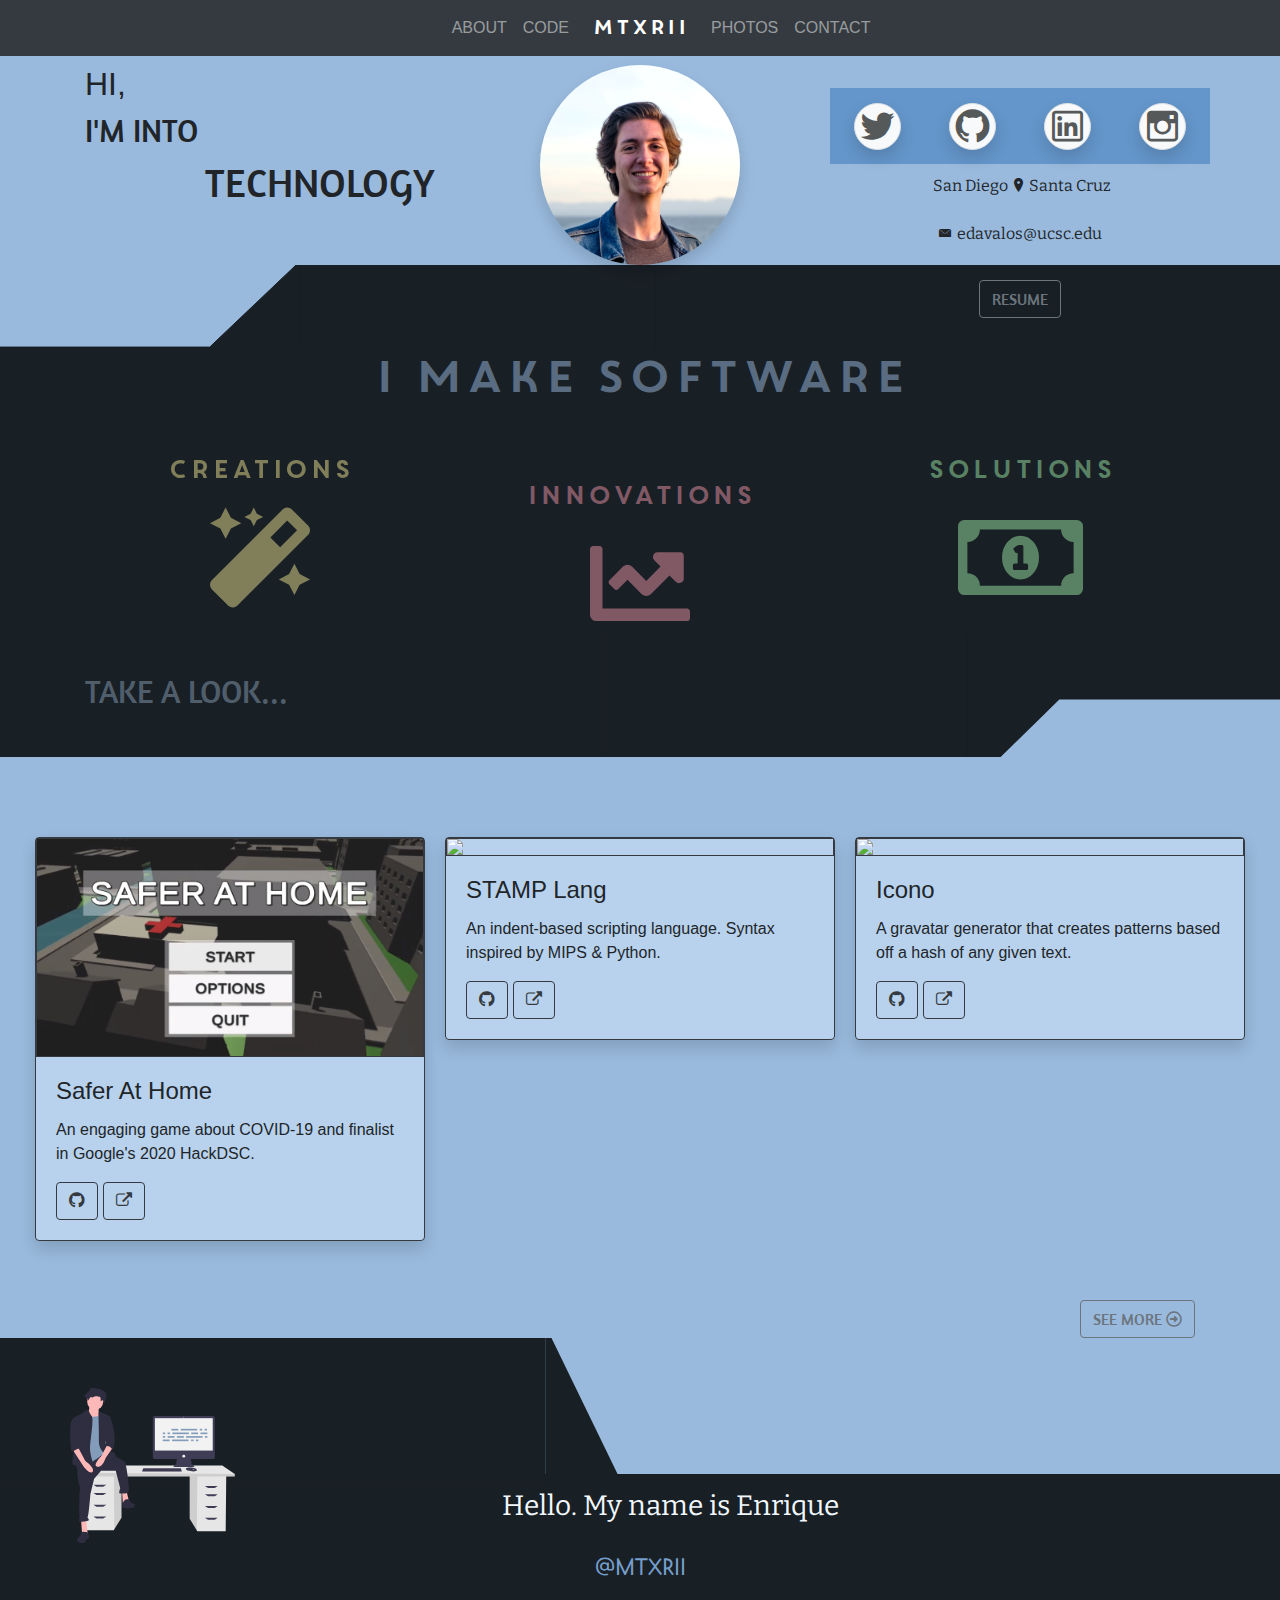
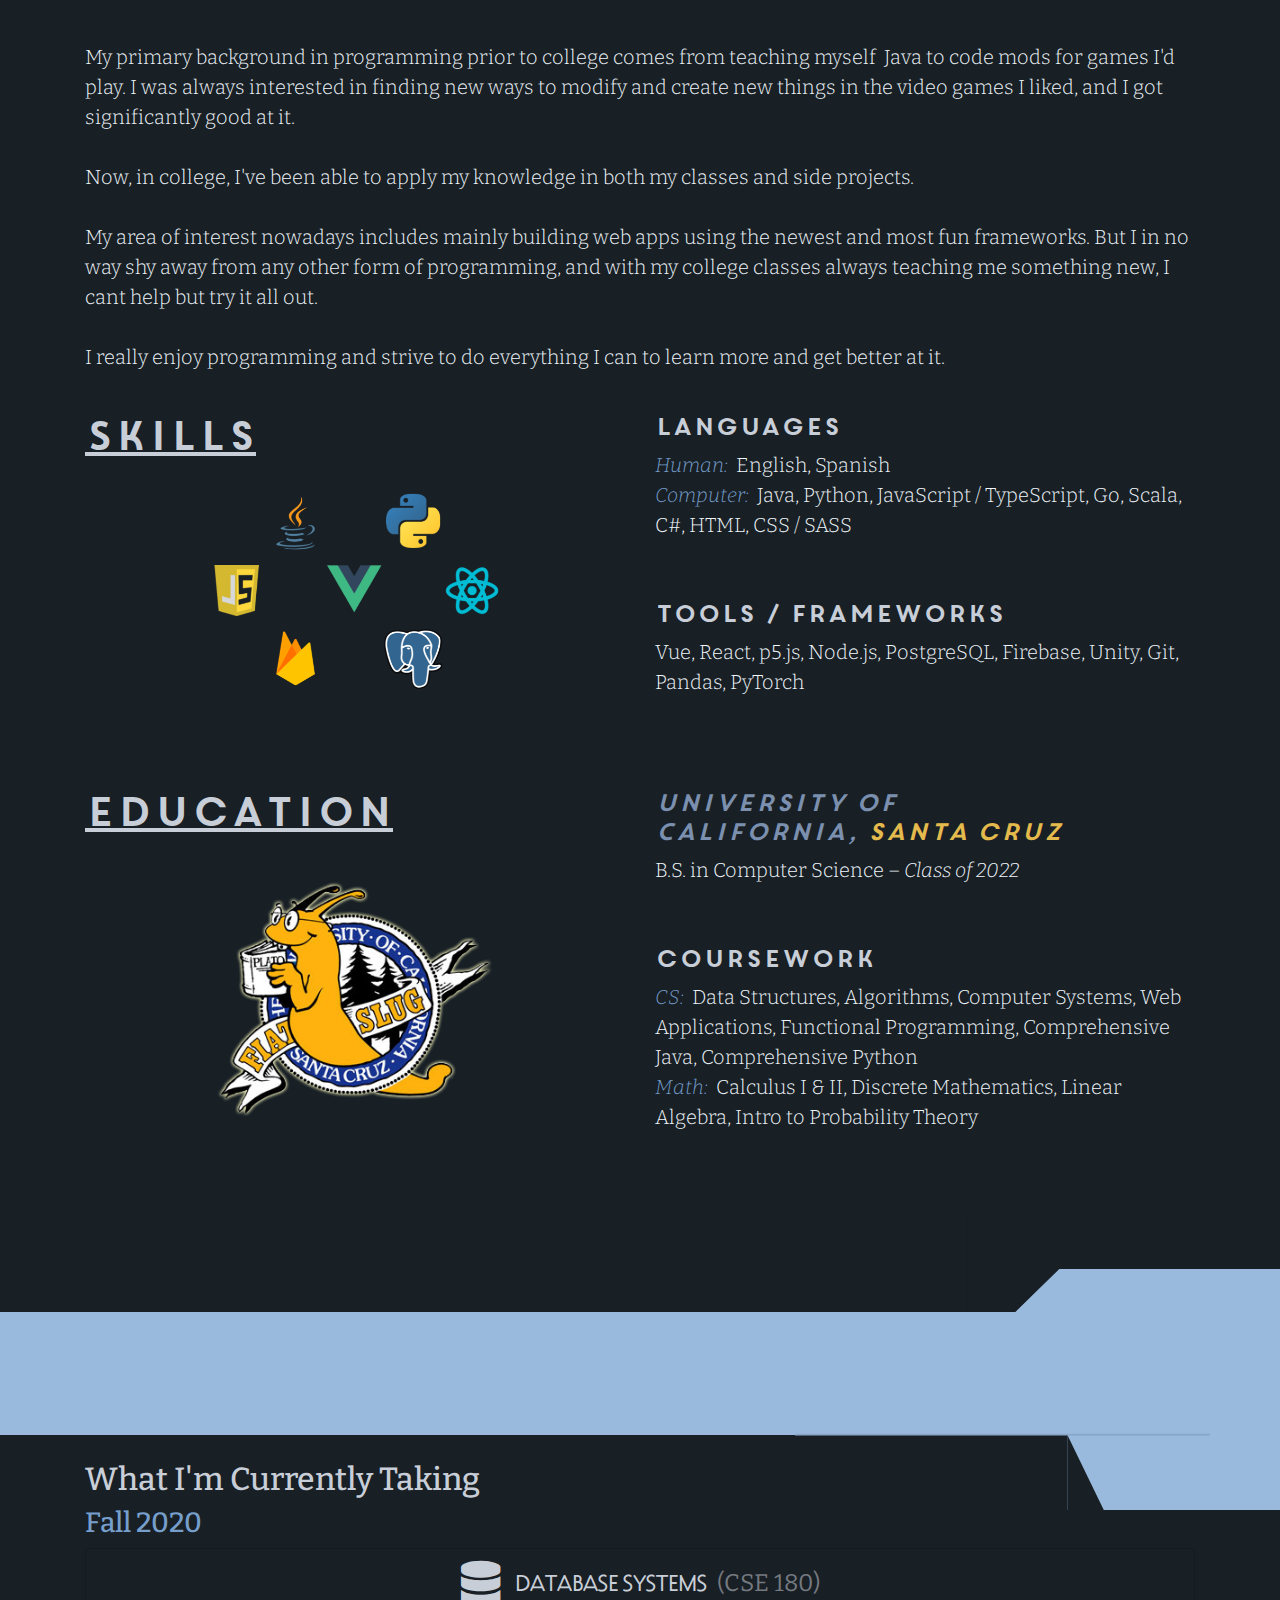
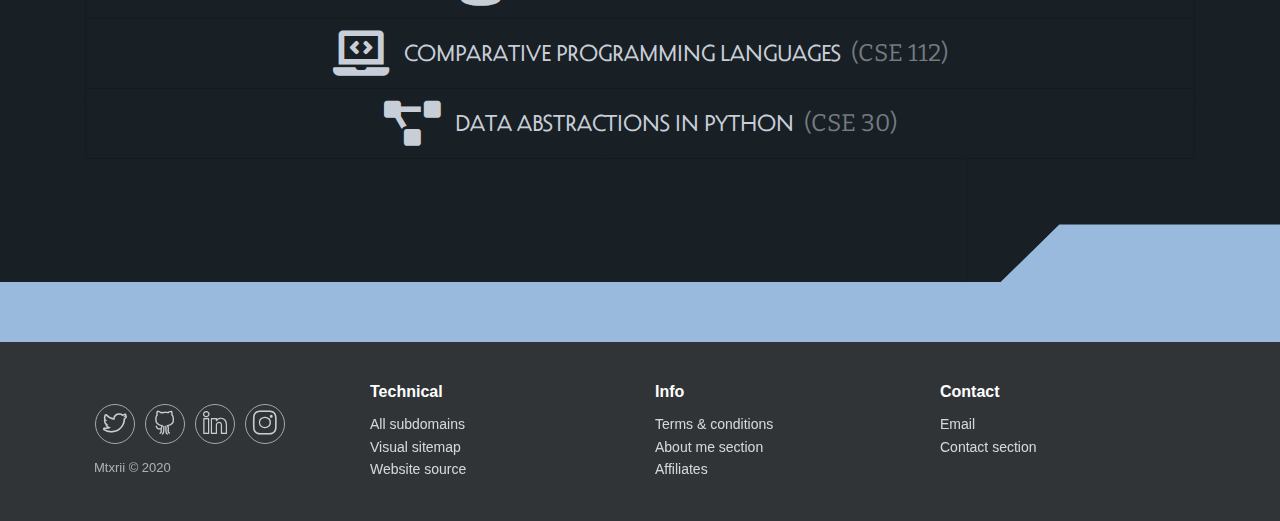
==== index.html @ 500f99d7 "Removed animations on current classes" ====
<!DOCTYPE html>
<html>

<head>
    <meta charset="utf-8">
    <meta name="viewport" content="width=device-width, initial-scale=1.0, shrink-to-fit=no">
    <title>Enrique Davalos</title>
    <meta name="twitter:title" content="">
    <meta name="twitter:card" content="summary">
    <meta name="description" content="Software designer | Photographer | Tech enthusiast">
    <meta property="og:type" content="website">
    <link rel="icon" type="image/png" sizes="16x16" href="assets/img/Favicon/Favicon-small.png">
    <link rel="icon" type="image/png" sizes="32x32" href="assets/img/Favicon/Favicon.png">
    <link rel="stylesheet" href="assets/bootstrap/css/bootstrap.min.css">
    <link rel="stylesheet" href="https://fonts.googleapis.com/css?family=Amaranth">
    <link rel="stylesheet" href="https://fonts.googleapis.com/css?family=Bitter">
    <link rel="stylesheet" href="assets/fonts/fontawesome-all.min.css">
    <link rel="stylesheet" href="assets/fonts/font-awesome.min.css">
    <link rel="stylesheet" href="assets/fonts/ionicons.min.css">
    <link rel="stylesheet" href="assets/fonts/line-awesome.min.css">
    <link rel="stylesheet" href="assets/fonts/simple-line-icons.min.css">
    <link rel="stylesheet" href="assets/fonts/fontawesome5-overrides.min.css">
    <link rel="stylesheet" href="assets/css/styles.min.css">
    <link rel="stylesheet" href="https://cdnjs.cloudflare.com/ajax/libs/animate.css/3.5.2/animate.min.css">
    <link rel="stylesheet" href="https://cdnjs.cloudflare.com/ajax/libs/aos/2.2.0/aos.css">
    <link rel="stylesheet" href="https://cdnjs.cloudflare.com/ajax/libs/lightbox2/2.8.2/css/lightbox.min.css">
</head>

<body style="background-color: #99badd;">
    <!-- Start: Top bar -->
    <nav class="navbar navbar-dark navbar-expand-sm fixed-top bg-dark d-flex d-lg-flex justify-content-center justify-content-lg-center" id="mainNav-1">
        <div class="container"><button data-toggle="collapse" data-target="#dropdownNav" class="navbar-toggler"><span class="sr-only">Toggle navigation</span><span class="navbar-toggler-icon"></span></button>
            <div class="collapse navbar-collapse d-sm-flex justify-content-sm-center align-items-md-center"
                id="dropdownNav">
                <div class="container d-sm-flex d-md-flex justify-content-sm-center align-content-sm-stretch justify-content-md-end">
                    <ul class="nav navbar-nav d-flex justify-content-center text-uppercase">
                        <li class="nav-item" style="width: 75;"><a class="nav-link js-scroll-trigger" href="#about">ABOUt<br></a></li>
                        <li class="nav-item" style="width: 75;"><a class="nav-link js-scroll-trigger" href="code.html">Code</a></li>
                    </ul>
                </div><a class="navbar-brand d-lg-flex mx-auto" href="index.html" style="font-family: 'Core Circus';" target="_top">Mtxrii</a>
                <div class="container d-sm-flex d-md-flex justify-content-sm-center justify-content-md-start">
                    <ul class="nav navbar-nav d-flex justify-content-center text-uppercase">
                        <li class="nav-item" style="width: 75;"><a class="nav-link js-scroll-trigger" href="photos.html">Photos</a></li>
                        <li class="nav-item" style="width: 75;"><a class="nav-link js-scroll-trigger" href="contact.html">Contact</a></li>
                    </ul>
                </div>
            </div>
        </div>
    </nav>
    <!-- End: Top bar -->
    <!-- Start: Spacer -->
    <header style="background-color: #99badd;min-height: 65px;max-height: 120px;"></header>
    <!-- End: Spacer -->
    <!-- Start: Header -->
    <div style="background-color: #99badd;">
        <div class="container">
            <div class="row">
                <!-- Start: intro text -->
                <div class="col-md-4">
                    <h2 class="text-uppercase">Hi,</h2>
                    <h2 class="text-uppercase text-left" style="font-family: Amaranth, sans-serif;">I'm into</h2>
                    <h1 class="text-uppercase text-right" style="font-family: Amaranth, sans-serif;">technology</h1>
                </div>
                <!-- End: intro text -->
                <!-- Start: profile pic -->
                <div class="col-md-4">
                    <div class="d-flex justify-content-center"><img class="rounded-circle shadow flex-sm-shrink-1 flex-md-shrink-1" src="assets/img/profile.jpg" width="200" height="200" style="filter: contrast(115%);"></div>
                </div>
                <!-- End: profile pic -->
                <!-- Start: contact -->
                <div class="col-md-4">
                    <div style="height: 23px;"></div>
                    <!-- Start: Social -->
                    <div class="row row-cols-4" style="height: 76px;background-color: rgba(69,128,191,0.63);">
                        <div class="col d-flex justify-content-center my-auto justify-content-lg-center"><a class="d-lg-flex" href="https://twitter.com/mtxrii" target="_blank"><i class="la la-twitter bg-light border rounded-circle shadow swing animated" data-toggle="tooltip" data-bs-tooltip="" data-placement="bottom" style="color: #565959;font-size: 45px;" title="@Mtxrii"></i></a></div>
                        <div
                            class="col d-flex justify-content-center my-auto justify-content-lg-center"><a class="d-lg-flex" href="https://github.com/mtxrii" target="_blank"><i class="la la-github bg-light border rounded-circle shadow swing animated" data-toggle="tooltip" data-bs-tooltip="" data-placement="bottom" style="color: rgb(86,89,89);font-size: 45px;" title="@Mtxrii"></i></a></div>
                    <div
                        class="col d-flex justify-content-center my-auto justify-content-lg-center"><a class="d-lg-flex" href="https://www.linkedin.com/in/enrique-davalos/" target="_blank"><i class="la la-linkedin-square bg-light border rounded-circle shadow swing animated" data-toggle="tooltip" data-bs-tooltip="" data-placement="bottom" style="color: #565959;font-size: 45px;" title="in/enrique-davalos"></i></a></div>
                <div
                    class="col d-flex justify-content-center my-auto justify-content-lg-center"><a class="d-lg-flex" href="https://www.instagram.com/aperture.jpg/" target="_blank"><i class="la la-instagram bg-light border rounded-circle shadow swing animated" data-toggle="tooltip" data-bs-tooltip="" data-placement="bottom" style="color: #565959;font-size: 45px;" title="@aperture.jpg"></i></a></div>
        </div>
        <!-- End: Social -->
        <!-- Start: Location -->
        <div class="row">
            <div class="col">
                <p class="text-center" style="margin: 10px;font-family: Bitter, serif;">&nbsp;San Diego&nbsp;&nbsp;<i class="icon ion-ios-location"></i>&nbsp; Santa Cruz<br><br><i class="icon ion-ios-email"></i>&nbsp; edavalos@ucsc.edu<br></p>
            </div>
        </div>
        <!-- End: Location -->
    </div>
    <!-- End: contact -->
    </div>
    </div>
    </div>
    <!-- End: Header -->
    <!-- Start: And I make -->
    <div style="background-image: url(&quot;assets/img/Borders/top-left.svg&quot;);background-repeat: no-repeat;background-position: -2% 4%;background-size: auto;background-color: #181f25;">
        <div class="container">
            <div class="row">
                <div class="col">
                    <h2 style="font-family: Amaranth, sans-serif;">&nbsp;<br>&nbsp;</h2>
                </div>
                <div class="col"><span></span></div>
                <div class="col text-center"><a class="btn btn-outline-secondary" role="button" style="font-family: Amaranth, sans-serif;margin-top: 15px;" href="resume.pdf">RESUME</a></div>
            </div>
        </div>
    </div>
    <!-- End: And I make -->
    <!-- Start: Creations innovations solutions -->
    <div style="background-color: #181f25;">
        <div class="container">
            <div class="row">
                <div class="col-md-12">
                    <h1 class="text-center" style="color: rgb(89,108,129);font-size: 45px;font-family: 'Core Circus';margin-bottom: 51px;">i make Software</h1>
                </div>
            </div>
            <div class="row">
                <div class="col-md-4 text-center">
                    <h1 class="text-center" style="font-family: 'Core Circus';font-size: 25px;color: #817f59;filter: grayscale(0%) invert(0%);">Creations</h1><i class="fas fa-magic" style="color: #817f59;font-size: 100px;margin-top: 15px;filter: hue-rotate(0deg) invert(0%);"></i></div>
                <div class="col-md-4 text-center">
                    <h1 class="text-break text-center" style="font-family: 'Core Circus';font-size: 25px;color: #815965;margin-top: 26px;">Innovations</h1><i class="fas fa-chart-line" style="color: #815965;font-size: 100px;margin-top: 15px;"></i></div>
                <div class="col-md-4 text-center">
                    <h1 class="text-center" style="font-family: 'Core Circus';font-size: 25px;color: #598164;">solutions</h1><i class="far fa-money-bill-alt" style="color: #598164;font-size: 100px;margin-top: 15px;"></i></div>
            </div>
        </div>
    </div>
    <!-- End: Creations innovations solutions -->
    <!-- Start: Take a look -->
    <div style="background-image: url(&quot;assets/img/Borders/bottom-right.svg&quot;);background-repeat: no-repeat;background-size: auto;background-position: right;background-color: #181f25;">
        <div class="container">
            <div class="row">
                <div class="col">
                    <h2 style="font-family: Amaranth, sans-serif;color: #505e6c;"><br>TAKE A LOOK...<br><br></h2>
                </div>
                <div class="col"><span></span></div>
                <div class="col"><span></span></div>
            </div>
        </div>
    </div>
    <!-- End: Take a look -->
    <!-- Start: Code snippets -->
    <div class="card-columns" style="margin: 35px;margin-top: 80px;margin-bottom: 85px;">
        <div class="card border-dark border rounded shadow" data-aos="fade" style="background-color: rgba(209,228,249,0.56);"><img class="card-img-top w-100 d-block border rounded-0 border-dark" src="assets/img/safer_at_home.png">
            <div class="card-body">
                <h4 class="card-title">Safer At Home</h4>
                <p class="card-text">An engaging game about COVID-19 and finalist in Google's 2020 HackDSC.<br></p><a class="btn btn-outline-dark" role="button" href="https://github.com/mtxrii/safer-at-home" target="_blank"><i class="fab fa-github"></i></a><a class="btn btn-outline-dark"
                    role="button" href="https://devpost.com/software/safer-at-home" target="_blank" style="margin-left: 5px;"><i class="fa fa-external-link"></i></a></div>
        </div>
        <div class="card border-dark border rounded shadow" data-aos="fade" data-aos-delay="150" style="background-color: rgba(209,228,249,0.56);"><img class="card-img-top w-100 d-block border rounded-0 border-dark" src="https://i.imgur.com/O8mna8y.png">
            <div class="card-body">
                <h4 class="card-title">STAMP Lang</h4>
                <p class="card-text">An indent-based scripting language. Syntax inspired by MIPS &amp; Python.</p><a class="btn btn-outline-dark" role="button" href="https://github.com/mtxrii/STAMP-Language" target="_blank"><i class="fab fa-github"></i></a><a class="btn btn-outline-dark"
                    role="button" href="https://github.com/mtxrii/STAMP-Language" target="_blank" style="margin-left: 5px;"><i class="fa fa-external-link"></i></a></div>
        </div>
        <div class="card border-dark border rounded shadow" data-aos="fade" data-aos-delay="350" style="background-color: rgba(209,228,249,0.56);"><img class="card-img-top w-100 d-block border rounded-0 border-dark" src="https://i.imgur.com/fqhy6P5.png">
            <div class="card-body">
                <h4 class="card-title">Icono</h4>
                <p class="card-text">A gravatar generator that creates patterns based off a hash of any given text.<br></p><a class="btn btn-outline-dark" role="button" href="https://github.com/mtxrii/Icono" target="_blank"><i class="fab fa-github"></i></a><a class="btn btn-outline-dark"
                    role="button" href="https://icono.edavalos.com/" target="_blank" style="margin-left: 5px;"><i class="fa fa-external-link"></i></a></div>
        </div>
    </div>
    <!-- End: Code snippets -->
    <!-- Start: "See more" button -->
    <div style="margin-top: -53px;">
        <div class="container">
            <div class="row text-right">
                <div class="col-md-12"><a class="btn btn-outline-secondary" role="button" style="font-family: Amaranth, sans-serif;margin-top: 15px;" href="code.html">SEE MORE&nbsp;<i class="far fa-arrow-alt-circle-right"></i></a></div>
            </div>
        </div>
    </div>
    <!-- End: "See more" button --><a name="about"></a>
    <!-- Start: My name is... -->
    <div style="background-image: url(&quot;assets/img/Borders/top-right.svg&quot;);background-position: 50% 20%;background-repeat: no-repeat;background-size: cover;">
        <div class="container d-md-inline-flex">
            <div class="row row-cols-1 row-cols-sm-1 row-cols-md-2 row-cols-lg-2 row-cols-xl-2" style="margin-right: 0px;margin-left: 40px;">
                <div class="col d-flex d-lg-flex justify-content-start justify-content-lg-center justify-content-xl-end">
                    <div style="background: url(assets/img/unDraw/undraw_feeling_proud.svg) no-repeat;background-size: contain;margin-top: 50px;width: 425px;height: 155px;"></div>
                </div>
                <div class="col text-center d-md-flex d-lg-flex d-xl-flex align-items-md-end align-items-lg-end align-items-xl-end">
                    <p class="d-xl-inline-block" style="color: #f1f7fc;font-size: 28px;font-family: Bitter, serif;">Hello. My name is Enrique&nbsp; &nbsp; &nbsp; &nbsp;<br></p>
                </div>
            </div>
        </div>
    </div>
    <!-- End: My name is... -->
    <!-- Start: handle -->
    <div style="background: #181f25;">
        <div class="container">
            <div class="row">
                <div class="col-md-12 col-lg-8 col-xl-8 offset-xl-2">
                    <p data-toggle="tooltip" data-bs-tooltip="" data-placement="bottom" data-aos="fade" data-aos-once="true" style="font-family: 'Decovar Regular24';color: #769ecb;text-align: center;font-size: 25px;" title="Github / Twitter">@Mtxrii</p>
                </div>
            </div>
        </div>
    </div>
    <!-- End: handle -->
    <!-- Start: Spacer -->
    <div style="background-color: #181f25;height: 39px;"></div>
    <!-- End: Spacer -->
    <!-- Start: Bio -->
    <div style="background-color: #181f25;">
        <div class="container">
            <div class="row">
                <div class="col-md-12" style="margin-bottom: 25px;">
                    <p class="lead" style="color: #f1f7fc;font-family: Bitter, serif;">My primary background in programming prior to college comes from teaching myself&nbsp; Java to code mods for games I'd play. I was always interested in finding new ways to modify and create new things in the video games I liked, and
                        I got significantly good at it.<br><br>Now, in college, I've been able to apply my knowledge in both my classes and side projects.<br><br>My area of interest nowadays includes mainly building web apps using the newest and most
                        fun frameworks. But I in no way shy away from any other form of programming, and with my college classes always teaching me something new, I cant help but try it all out.<br><br>I really enjoy programming and strive to do everything
                        I can to learn more and get better at it.&nbsp;<br></p>
                </div>
            </div>
        </div>
    </div>
    <!-- End: Bio -->
    <!-- Start: Skills -->
    <div style="background: #181f25;">
        <div class="container">
            <div class="row">
                <div class="col-md-6">
                    <h1 style="color: #c8ced7;font-family: 'Core Circus';"><span style="text-decoration: underline;">Skills</span></h1>
                    <div class="row" style="text-align: center;">
                        <div class="col"><img src="assets/img/tech_icons.png" style="height: 210px;margin-top: 20px;margin-bottom: 20px;"></div>
                    </div>
                </div>
                <div class="col-md-6">
                    <h4 style="color: #c8ced7;font-family: 'Core Circus';">Languages</h4>
                    <p class="lead" style="color: #f1f7fc;font-family: Bitter, serif;"><span style="color: #769ecb;"><em>Human:</em></span><em>&nbsp;&nbsp;</em>English, Spanish<br><span style="color: #769ecb;"><em>Computer:</em></span>&nbsp; Java, Python, JavaScript / TypeScript, Go, Scala, C#, HTML, CSS / SASS<br></p>
                    <h4
                        style="color: #c8ced7;font-family: 'Core Circus';margin-top: 60px;">Tools / frameworks</h4>
                        <p class="lead" style="color: #f1f7fc;font-family: Bitter, serif;">Vue, React, p5.js, Node.js, PostgreSQL, Firebase, Unity, Git, Pandas, PyTorch<br></p>
                </div>
            </div>
        </div>
    </div>
    <!-- End: Skills -->
    <!-- Start: Spacer -->
    <div style="background-color: #181f25;height: 70px;"></div>
    <!-- End: Spacer -->
    <!-- Start: Education -->
    <div style="background: #181f25;">
        <div class="container">
            <div class="row">
                <div class="col-md-6">
                    <h1 style="color: #c8ced7;font-family: 'Core Circus';"><span style="text-decoration: underline;">education</span></h1>
                    <div class="row" style="text-align: center;">
                        <div class="col"><img src="assets/img/fiat-slug.png" style="height: 270px;margin-top: 20px;"></div>
                    </div>
                </div>
                <div class="col-md-6">
                    <h4 style="color: #7b8fae;font-family: 'Core Circus';"><em>university of California,&nbsp;</em><span style="color: rgb(228,186,77);"><em>santa cruz</em></span><br></h4>
                    <p class="lead" style="color: #f1f7fc;font-family: Bitter, serif;">B.S. in Computer Science&nbsp;– <em>Class of 2022</em><br></p>
                    <h4 style="color: #c8ced7;font-family: 'Core Circus';margin-top: 60px;">coursework</h4>
                    <p class="lead" style="color: #f1f7fc;font-family: Bitter, serif;"><span style="color: #769ecb;"><em>CS:</em></span>&nbsp; Data Structures, Algorithms, Computer Systems, Web Applications, Functional Programming, Comprehensive Java, Comprehensive Python<br><span style="color: #769ecb;"><em>Math:</em></span>&nbsp;
                        Calculus I &amp; II, Discrete Mathematics, Linear Algebra, Intro to Probability Theory</p>
                </div>
            </div>
        </div>
    </div>
    <!-- End: Education -->
    <!-- Start: Spacer -->
    <div style="background-color: #181f25;height: 70px;"></div>
    <!-- End: Spacer -->
    <!-- Start: End bio -->
    <div style="background-image: url(&quot;assets/img/Borders/bottom-right.svg&quot;);background-repeat: no-repeat;background-size: auto;background-position: right;background-color: #181f25;">
        <div class="container">
            <div class="row">
                <div class="col">
                    <h4 style="font-family: Amaranth, sans-serif;color: #505e6c;"><br>&nbsp;<br><br></h4>
                </div>
                <div class="col"><span></span></div>
                <div class="col"><span></span></div>
            </div>
        </div>
    </div>
    <!-- End: End bio -->
    <!-- Start: spacer -->
    <div style="height: 60px;"></div>
    <!-- End: spacer -->
    <!-- Start: Top margin -->
    <div style="height: 138px;">
        <div class="container">
            <div class="row row-cols-3 row-cols-sm-3 row-cols-md-3 row-cols-lg-3 row-cols-xl-3" style="padding-top: 70px;margin-left: -120px;">
                <div class="col" style="background: #181f25;margin-top: -7px;">
                    <h2 style="font-family: Amaranth, sans-serif;">&nbsp;<br>&nbsp;</h2>
                </div>
                <div class="col" style="background: #181f25;margin-top: -7px;"><span></span></div>
                <div class="col" style="background: url(&quot;assets/img/Borders/top-right.svg&quot;) no-repeat;margin-top: -107px;background-size: auto;"><span></span>
                    <h2 style="font-family: Amaranth, sans-serif;">&nbsp;<br>&nbsp;</h2>
                </div>
            </div>
        </div>
    </div>
    <!-- End: Top margin -->
    <!-- Start: Current classes -->
    <div style="background: #181f25;">
        <div class="container">
            <div class="row">
                <div class="col-md-12" style="margin-top: -50px;">
                    <h2 style="color: #c8ced7;font-family: Bitter, serif;">What I'm Currently Taking</h2>
                    <h3 style="color: #769ecb;font-family: Bitter, serif;">Fall 2020</h3>
                </div>
            </div>
            <div class="row">
                <div class="col-md-12">
                    <ul class="list-group">
                        <li class="list-group-item d-flex justify-content-center align-items-center" style="background: rgb(24,31,37);"><i class="fas fa-database" style="font-size: 45px;color: #c8ced7;padding-right: 15px;"></i><span style="font-size: 24px;font-family: 'Decovar Regular24';color: #c8ced7;">database systems<span style="font-size: 24px;font-family: Bitter, serif;color: #757980;">&nbsp; (CSE 180)</span></span>
                        </li>
                        <li class="list-group-item d-flex justify-content-center align-items-center" style="background: rgb(24,31,37);"><i class="fas fa-laptop-code" style="font-size: 45px;color: #c8ced7;padding-right: 15px;"></i><span style="font-size: 24px;font-family: 'Decovar Regular24';color: #c8ced7;">Comparative programming languages<span style="font-size: 24px;font-family: Bitter, serif;color: #757980;">&nbsp; (CSE 112)</span></span>
                        </li>
                        <li class="list-group-item d-flex justify-content-center align-items-center" style="background: rgb(24,31,37);"><i class="fas fa-project-diagram" style="font-size: 45px;color: #c8ced7;padding-right: 15px;"></i><span style="font-size: 24px;font-family: 'Decovar Regular24';color: #c8ced7;">data abstractions in python<span style="font-size: 24px;font-family: Bitter, serif;color: #757980;">&nbsp; (CSE 30)</span></span>
                        </li>
                    </ul>
                </div>
            </div>
        </div>
    </div>
    <!-- End: Current classes -->
    <!-- Start: Bottom margin -->
    <div style="background-image: url(&quot;assets/img/Borders/bottom-right.svg&quot;);background-repeat: no-repeat;background-size: auto;background-position: right;background-color: #181f25;">
        <div class="container">
            <div class="row">
                <div class="col">
                    <h2 style="font-family: Amaranth, sans-serif;color: #505e6c;"><br>&nbsp;<br><br></h2>
                </div>
                <div class="col"><span></span></div>
                <div class="col"><span></span></div>
            </div>
        </div>
    </div>
    <!-- End: Bottom margin -->
    <!-- Start: spacer -->
    <div style="height: 60px;"></div>
    <!-- End: spacer -->
    <!-- Start: Footer -->
    <div class="footer-clean" style="background-color: #313437;">
        <footer style="color: #ffffff;">
            <div class="container" style="margin-top: -10px;margin-bottom: -10px;">
                <div class="row justify-content-center">
                    <!-- Start: Social Icons -->
                    <div class="col-lg-3 text-left item social"><a href="https://twitter.com/mtxrii" target="_blank"><i class="icon-social-twitter"></i></a><a href="https://github.com/mtxrii" target="_blank"><i class="icon-social-github"></i></a><a href="https://www.linkedin.com/in/enrique-davalos/"
                            target="_blank"><i class="icon-social-linkedin"></i></a><a href="https://www.instagram.com/aperture.jpg/" target="_blank"><i class="icon-social-instagram"></i></a>
                        <p class="copyright" style="padding-left: 9px;">Mtxrii © 2020</p>
                    </div>
                    <!-- End: Social Icons -->
                    <!-- Start: Technical -->
                    <div class="col-sm-4 col-md-3 item">
                        <h3>Technical</h3>
                        <ul>
                            <li><a href="links.html">All subdomains</a></li>
                            <li><a href="https://raw.githubusercontent.com/mtxrii/mtxrii.github.io/master/assets/img/sitemap.png">Visual sitemap</a></li>
                            <li><a href="https://github.com/mtxrii/mtxrii.github.io">Website source</a></li>
                        </ul>
                    </div>
                    <!-- End: Technical -->
                    <!-- Start: About -->
                    <div class="col-sm-4 col-md-3 item">
                        <h3>Info</h3>
                        <ul>
                            <li><a href="https://www.termsfeed.com/live/caee54fd-d3df-4845-916c-2c0c8edfdcf4">Terms &amp; conditions<br></a></li>
                            <li><a href="index.html#about">About me section</a></li>
                            <li><a href="https://github.com/NeroModu">Affiliates</a></li>
                        </ul>
                    </div>
                    <!-- End: About -->
                    <!-- Start: Contact -->
                    <div class="col-sm-4 col-md-3 item">
                        <h3>Contact</h3>
                        <ul>
                            <li><a href="mailto://edavalos@ucsc.edu">Email</a></li>
                            <li><a href="contact.html">Contact section</a></li>
                        </ul>
                    </div>
                    <!-- End: Contact -->
                </div>
            </div>
        </footer>
    </div>
    <!-- End: Footer -->
    <script src="assets/js/jquery.min.js"></script>
    <script src="assets/bootstrap/js/bootstrap.min.js"></script>
    <script src="assets/js/smart-forms.min.js"></script>
    <script src="https://cdnjs.cloudflare.com/ajax/libs/aos/2.2.0/aos.js"></script>
    <script src="https://cdnjs.cloudflare.com/ajax/libs/lightbox2/2.8.2/js/lightbox.min.js"></script>
    <script src="assets/js/script.min.js"></script>
</body>

</html>
---- assets/fonts/line-awesome.min.css ----
/*!
 *  Line Awesome 1.1.0 by @icons_8 - https://icons8.com/line-awesome
 *  License - https://icons8.com/good-boy-license/ (Font: SIL OFL 1.1, CSS: MIT License)
 *
 * Made with love by Icons8 [ https://icons8.com/ ] using FontCustom [ https://github.com/FontCustom/fontcustom ]
 *
 * Contacts:
 *    [ https://icons8.com/contact ]
 *
 * Follow Icon8 on
 *    Twitter [ https://twitter.com/icons_8 ]
 *    Facebook [ https://www.facebook.com/Icons8 ]
 *    Google+ [ https://plus.google.com/+Icons8 ]
 *    GitHub [ https://github.com/icons8 ]
 */.la,.la-stack{display:inline-block}.la-fw,.la-li{text-align:center}@font-face{font-family:LineAwesome;src:url(../fonts/line-awesome.eot?v=1.1.);src:url(../fonts/line-awesome.eot??v=1.1.#iefix) format("embedded-opentype"),url(../fonts/line-awesome.woff2?v=1.1.) format("woff2"),url(../fonts/line-awesome.woff?v=1.1.) format("woff"),url(../fonts/line-awesome.ttf?v=1.1.) format("truetype"),url(../fonts/line-awesome.svg?v=1.1.#fa) format("svg");font-weight:400;font-style:normal}@media screen and (-webkit-min-device-pixel-ratio:0){@font-face{font-family:LineAwesome;src:url(../fonts/line-awesome.svg?v=1.1.#fa) format("svg")}}.la{font:normal normal normal 16px/1 LineAwesome;font-size:inherit;text-decoration:inherit;text-rendering:optimizeLegibility;text-transform:none;-moz-osx-font-smoothing:grayscale;-webkit-font-smoothing:antialiased;font-smoothing:antialiased}.la-lg{font-size:1.33333333em;line-height:.75em;vertical-align:-15%}.la-2x{font-size:2em}.la-3x{font-size:3em}.la-4x{font-size:4em}.la-5x{font-size:5em}.la-fw{width:1.28571429em}.la-ul{padding-left:0;margin-left:2.14285714em;list-style-type:none}.la-ul>li{position:relative}.la-li{position:absolute;left:-2.14285714em;width:2.14285714em;top:.14285714em}.la-li.la-lg{left:-1.85714286em}.la-border{padding:.2em .25em .15em;border:.08em solid #eee;border-radius:.1em}.pull-right{float:right}.pull-left{float:left}.li.pull-left{margin-right:.3em}.li.pull-right{margin-left:.3em}.la-spin{-webkit-animation:fa-spin 2s infinite linear;animation:fa-spin 2s infinite linear}@-webkit-keyframes fa-spin{0%{-webkit-transform:rotate(0);transform:rotate(0)}100%{-webkit-transform:rotate(359deg);transform:rotate(359deg)}}@keyframes fa-spin{0%{-webkit-transform:rotate(0);transform:rotate(0)}100%{-webkit-transform:rotate(359deg);transform:rotate(359deg)}}.la-rotate-90{filter:progid:DXImageTransform.Microsoft.BasicImage(rotation=1);-webkit-transform:rotate(90deg);-ms-transform:rotate(90deg);transform:rotate(90deg)}.la-rotate-180{filter:progid:DXImageTransform.Microsoft.BasicImage(rotation=2);-webkit-transform:rotate(180deg);-ms-transform:rotate(180deg);transform:rotate(180deg)}.la-rotate-270{filter:progid:DXImageTransform.Microsoft.BasicImage(rotation=3);-webkit-transform:rotate(270deg);-ms-transform:rotate(270deg);transform:rotate(270deg)}.la-flip-horizontal{filter:progid:DXImageTransform.Microsoft.BasicImage(rotation=0, mirror=1);-webkit-transform:scale(-1,1);-ms-transform:scale(-1,1);transform:scale(-1,1)}.la-flip-vertical{filter:progid:DXImageTransform.Microsoft.BasicImage(rotation=2, mirror=1);-webkit-transform:scale(1,-1);-ms-transform:scale(1,-1);transform:scale(1,-1)}:root .la-flip-horizontal,:root .la-flip-vertical,:root .la-rotate-180,:root .la-rotate-270,:root .la-rotate-90{filter:none}.la-stack{position:relative;width:2em;height:2em;line-height:2em;vertical-align:middle}.la-stack-1x,.la-stack-2x{position:absolute;left:0;width:100%;text-align:center}.la-stack-1x{line-height:inherit}.la-stack-2x{font-size:2em}.la-inverse{color:#fff}.la-500px:before{content:"\f100"}.la-adjust:before{content:"\f101"}.la-adn:before{content:"\f102"}.la-align-center:before{content:"\f103"}.la-align-justify:before{content:"\f104"}.la-align-left:before{content:"\f105"}.la-align-right:before{content:"\f106"}.la-amazon:before{content:"\f107"}.la-ambulance:before{content:"\f108"}.la-anchor:before{content:"\f109"}.la-android:before{content:"\f10a"}.la-angellist:before{content:"\f10b"}.la-angle-double-down:before{content:"\f10c"}.la-angle-double-left:before{content:"\f10d"}.la-angle-double-right:before{content:"\f10e"}.la-angle-double-up:before{content:"\f10f"}.la-angle-down:before{content:"\f110"}.la-angle-left:before{content:"\f111"}.la-angle-right:before{content:"\f112"}.la-angle-up:before{content:"\f113"}.la-apple:before{content:"\f114"}.la-archive:before{content:"\f115"}.la-area-chart:before{content:"\f116"}.la-arrow-circle-down:before{content:"\f117"}.la-arrow-circle-left:before{content:"\f118"}.la-arrow-circle-o-down:before{content:"\f119"}.la-arrow-circle-o-left:before{content:"\f11a"}.la-arrow-circle-o-right:before{content:"\f11b"}.la-arrow-circle-o-up:before{content:"\f11c"}.la-arrow-circle-right:before{content:"\f11d"}.la-arrow-circle-up:before{content:"\f11e"}.la-arrow-down:before{content:"\f11f"}.la-arrow-left:before{content:"\f120"}.la-arrow-right:before{content:"\f121"}.la-arrow-up:before{content:"\f122"}.la-arrows:before{content:"\f123"}.la-arrows-alt:before{content:"\f124"}.la-arrows-h:before{content:"\f125"}.la-arrows-v:before{content:"\f126"}.la-asterisk:before{content:"\f127"}.la-at:before{content:"\f128"}.la-automobile:before{content:"\f129"}.la-backward:before{content:"\f12a"}.la-balance-scale:before{content:"\f12b"}.la-ban:before{content:"\f12c"}.la-bank:before{content:"\f12d"}.la-bar-chart:before{content:"\f12e"}.la-bar-chart-o:before{content:"\f12f"}.la-barcode:before{content:"\f130"}.la-bars:before{content:"\f131"}.la-battery-0:before{content:"\f132"}.la-battery-1:before{content:"\f133"}.la-battery-2:before{content:"\f134"}.la-battery-3:before{content:"\f135"}.la-battery-4:before{content:"\f136"}.la-battery-empty:before{content:"\f137"}.la-battery-full:before{content:"\f138"}.la-battery-half:before{content:"\f139"}.la-battery-quarter:before{content:"\f13a"}.la-battery-three-quarters:before{content:"\f13b"}.la-bed:before{content:"\f13c"}.la-beer:before{content:"\f13d"}.la-behance:before{content:"\f13e"}.la-behance-square:before{content:"\f13f"}.la-bell:before{content:"\f140"}.la-bell-o:before{content:"\f141"}.la-bell-slash:before{content:"\f142"}.la-bell-slash-o:before{content:"\f143"}.la-bicycle:before{content:"\f144"}.la-binoculars:before{content:"\f145"}.la-birthday-cake:before{content:"\f146"}.la-bitbucket:before{content:"\f147"}.la-bitbucket-square:before{content:"\f148"}.la-bitcoin:before{content:"\f149"}.la-black-tie:before{content:"\f14a"}.la-bold:before{content:"\f14b"}.la-bolt:before{content:"\f14c"}.la-bomb:before{content:"\f14d"}.la-book:before{content:"\f14e"}.la-bookmark:before{content:"\f14f"}.la-bookmark-o:before{content:"\f150"}.la-briefcase:before{content:"\f151"}.la-btc:before{content:"\f152"}.la-bug:before{content:"\f153"}.la-building:before{content:"\f154"}.la-building-o:before{content:"\f155"}.la-bullhorn:before{content:"\f156"}.la-bullseye:before{content:"\f157"}.la-bus:before{content:"\f158"}.la-buysellads:before{content:"\f159"}.la-cab:before{content:"\f15a"}.la-calculator:before{content:"\f15b"}.la-calendar:before{content:"\f15c"}.la-calendar-check-o:before{content:"\f15d"}.la-calendar-minus-o:before{content:"\f15e"}.la-calendar-o:before{content:"\f15f"}.la-calendar-plus-o:before{content:"\f160"}.la-calendar-times-o:before{content:"\f161"}.la-camera:before{content:"\f162"}.la-camera-retro:before{content:"\f163"}.la-car:before{content:"\f164"}.la-caret-down:before{content:"\f165"}.la-caret-left:before{content:"\f166"}.la-caret-right:before{content:"\f167"}.la-caret-square-o-down:before,.la-toggle-down:before{content:"\f168"}.la-caret-square-o-left:before,.la-toggle-left:before{content:"\f169"}.la-caret-square-o-right:before,.la-toggle-right:before{content:"\f16a"}.la-caret-square-o-up:before,.la-toggle-up:before{content:"\f16b"}.la-caret-up:before{content:"\f16c"}.la-cart-arrow-down:before{content:"\f16d"}.la-cart-plus:before{content:"\f16e"}.la-cc:before{content:"\f16f"}.la-cc-amex:before{content:"\f170"}.la-cc-diners-club:before{content:"\f171"}.la-cc-discover:before{content:"\f172"}.la-cc-jcb:before{content:"\f173"}.la-cc-mastercard:before{content:"\f174"}.la-cc-paypal:before{content:"\f175"}.la-cc-stripe:before{content:"\f176"}.la-cc-visa:before{content:"\f177"}.la-certificate:before{content:"\f178"}.la-chain:before{content:"\f179"}.la-chain-broken:before{content:"\f17a"}.la-check:before{content:"\f17b"}.la-check-circle:before{content:"\f17c"}.la-check-circle-o:before{content:"\f17d"}.la-check-square:before{content:"\f17e"}.la-check-square-o:before{content:"\f17f"}.la-chevron-circle-down:before{content:"\f180"}.la-chevron-circle-left:before{content:"\f181"}.la-chevron-circle-right:before{content:"\f182"}.la-chevron-circle-up:before{content:"\f183"}.la-chevron-down:before{content:"\f184"}.la-chevron-left:before{content:"\f185"}.la-chevron-right:before{content:"\f186"}.la-chevron-up:before{content:"\f187"}.la-child:before{content:"\f188"}.la-chrome:before{content:"\f189"}.la-circle:before{content:"\f18a"}.la-circle-o:before{content:"\f18b"}.la-circle-o-notch:before{content:"\f18c"}.la-circle-thin:before{content:"\f18d"}.la-clipboard:before{content:"\f18e"}.la-clock-o:before{content:"\f18f"}.la-clone:before{content:"\f190"}.la-close:before{content:"\f191"}.la-cloud:before{content:"\f192"}.la-cloud-download:before{content:"\f193"}.la-cloud-upload:before{content:"\f194"}.la-cny:before{content:"\f195"}.la-code:before{content:"\f196"}.la-code-fork:before{content:"\f197"}.la-codepen:before{content:"\f198"}.la-coffee:before{content:"\f199"}.la-cog:before{content:"\f19a"}.la-cogs:before{content:"\f19b"}.la-columns:before{content:"\f19c"}.la-comment:before{content:"\f19d"}.la-comment-o:before{content:"\f19e"}.la-commenting:before{content:"\f19f"}.la-commenting-o:before{content:"\f1a0"}.la-comments:before{content:"\f1a1"}.la-comments-o:before{content:"\f1a2"}.la-compass:before{content:"\f1a3"}.la-compress:before{content:"\f1a4"}.la-connectdevelop:before{content:"\f1a5"}.la-contao:before{content:"\f1a6"}.la-copy:before{content:"\f1a7"}.la-copyright:before{content:"\f1a8"}.la-creative-commons:before{content:"\f1a9"}.la-credit-card:before{content:"\f1aa"}.la-crop:before{content:"\f1ab"}.la-crosshairs:before{content:"\f1ac"}.la-css3:before{content:"\f1ad"}.la-cube:before{content:"\f1ae"}.la-cubes:before{content:"\f1af"}.la-cut:before{content:"\f1b0"}.la-cutlery:before{content:"\f1b1"}.la-dashboard:before{content:"\f1b2"}.la-dashcube:before{content:"\f1b3"}.la-database:before{content:"\f1b4"}.la-dedent:before{content:"\f1b5"}.la-delicious:before{content:"\f1b6"}.la-desktop:before{content:"\f1b7"}.la-deviantart:before{content:"\f1b8"}.la-diamond:before{content:"\f1b9"}.la-digg:before{content:"\f1ba"}.la-dollar:before{content:"\f1bb"}.la-dot-circle-o:before{content:"\f1bc"}.la-download:before{content:"\f1bd"}.la-dribbble:before{content:"\f1be"}.la-dropbox:before{content:"\f1bf"}.la-drupal:before{content:"\f1c0"}.la-edit:before{content:"\f1c1"}.la-eject:before{content:"\f1c2"}.la-ellipsis-h:before{content:"\f1c3"}.la-ellipsis-v:before{content:"\f1c4"}.la-empire:before,.la-ge:before{content:"\f1c5"}.la-envelope:before{content:"\f1c6"}.la-envelope-o:before{content:"\f1c7"}.la-envelope-square:before{content:"\f1c8"}.la-eraser:before{content:"\f1c9"}.la-eur:before{content:"\f1ca"}.la-euro:before{content:"\f1cb"}.la-exchange:before{content:"\f1cc"}.la-exclamation:before{content:"\f1cd"}.la-exclamation-circle:before{content:"\f1ce"}.la-exclamation-triangle:before{content:"\f1cf"}.la-expand:before{content:"\f1d0"}.la-expeditedssl:before{content:"\f1d1"}.la-external-link:before{content:"\f1d2"}.la-external-link-square:before{content:"\f1d3"}.la-eye:before{content:"\f1d4"}.la-eye-slash:before{content:"\f1d5"}.la-eyedropper:before{content:"\f1d6"}.la-facebook-f:before,.la-facebook:before{content:"\f1d7"}.la-facebook-official:before{content:"\f1d8"}.la-facebook-square:before{content:"\f1d9"}.la-fast-backward:before{content:"\f1da"}.la-fast-forward:before{content:"\f1db"}.la-fax:before{content:"\f1dc"}.la-female:before{content:"\f1dd"}.la-fighter-jet:before{content:"\f1de"}.la-file:before{content:"\f1df"}.la-file-archive-o:before{content:"\f1e0"}.la-file-audio-o:before{content:"\f1e1"}.la-file-code-o:before{content:"\f1e2"}.la-file-excel-o:before{content:"\f1e3"}.la-file-image-o:before{content:"\f1e4"}.la-file-movie-o:before{content:"\f1e5"}.la-file-o:before{content:"\f1e6"}.la-file-pdf-o:before{content:"\f1e7"}.la-file-photo-o:before{content:"\f1e8"}.la-file-picture-o:before{content:"\f1e9"}.la-file-powerpoint-o:before{content:"\f1ea"}.la-file-sound-o:before{content:"\f1eb"}.la-file-text:before{content:"\f1ec"}.la-file-text-o:before{content:"\f1ed"}.la-file-video-o:before{content:"\f1ee"}.la-file-word-o:before{content:"\f1ef"}.la-file-zip-o:before{content:"\f1f0"}.la-files-o:before{content:"\f1f1"}.la-film:before{content:"\f1f2"}.la-filter:before{content:"\f1f3"}.la-fire:before{content:"\f1f4"}.la-fire-extinguisher:before{content:"\f1f5"}.la-firefox:before{content:"\f1f6"}.la-flag:before{content:"\f1f7"}.la-flag-checkered:before{content:"\f1f8"}.la-flag-o:before{content:"\f1f9"}.la-flash:before{content:"\f1fa"}.la-flask:before{content:"\f1fb"}.la-flickr:before{content:"\f1fc"}.la-floppy-o:before{content:"\f1fd"}.la-folder:before{content:"\f1fe"}.la-folder-o:before{content:"\f1ff"}.la-folder-open:before{content:"\f200"}.la-folder-open-o:before{content:"\f201"}.la-font:before{content:"\f202"}.la-fonticons:before{content:"\f203"}.la-forumbee:before{content:"\f204"}.la-forward:before{content:"\f205"}.la-foursquare:before{content:"\f206"}.la-frown-o:before{content:"\f207"}.la-futbol-o:before,.la-soccer-ball-o:before{content:"\f208"}.la-gamepad:before{content:"\f209"}.la-gavel:before{content:"\f20a"}.la-gbp:before{content:"\f20b"}.la-gear:before{content:"\f20c"}.la-gears:before{content:"\f20d"}.la-genderless:before{content:"\f20e"}.la-get-pocket:before{content:"\f20f"}.la-gg:before{content:"\f210"}.la-gg-circle:before{content:"\f211"}.la-gift:before{content:"\f212"}.la-git:before{content:"\f213"}.la-git-square:before{content:"\f214"}.la-github:before{content:"\f215"}.la-github-alt:before{content:"\f216"}.la-github-square:before{content:"\f217"}.la-glass:before{content:"\f218"}.la-globe:before{content:"\f219"}.la-google:before{content:"\f21a"}.la-google-plus:before{content:"\f21b"}.la-google-plus-square:before{content:"\f21c"}.la-google-wallet:before{content:"\f21d"}.la-graduation-cap:before{content:"\f21e"}.la-gittip:before,.la-gratipay:before{content:"\f21f"}.la-group:before{content:"\f220"}.la-h-square:before{content:"\f221"}.la-hacker-news:before{content:"\f222"}.la-hand-grab-o:before{content:"\f223"}.la-hand-lizard-o:before{content:"\f224"}.la-hand-o-down:before{content:"\f225"}.la-hand-o-left:before{content:"\f226"}.la-hand-o-right:before{content:"\f227"}.la-hand-o-up:before{content:"\f228"}.la-hand-paper-o:before{content:"\f229"}.la-hand-peace-o:before{content:"\f22a"}.la-hand-pointer-o:before{content:"\f22b"}.la-hand-rock-o:before{content:"\f22c"}.la-hand-scissors-o:before{content:"\f22d"}.la-hand-spock-o:before{content:"\f22e"}.la-hand-stop-o:before{content:"\f22f"}.la-hdd-o:before{content:"\f230"}.la-header:before{content:"\f231"}.la-headphones:before{content:"\f232"}.la-heart:before{content:"\f233"}.la-heart-o:before{content:"\f234"}.la-heartbeat:before{content:"\f235"}.la-history:before{content:"\f236"}.la-home:before{content:"\f237"}.la-hospital-o:before{content:"\f238"}.la-hotel:before{content:"\f239"}.la-hourglass:before{content:"\f23a"}.la-hourglass-1:before{content:"\f23b"}.la-hourglass-2:before{content:"\f23c"}.la-hourglass-3:before{content:"\f23d"}.la-hourglass-end:before{content:"\f23e"}.la-hourglass-half:before{content:"\f23f"}.la-hourglass-o:before{content:"\f240"}.la-hourglass-start:before{content:"\f241"}.la-houzz:before{content:"\f242"}.la-html5:before{content:"\f243"}.la-i-cursor:before{content:"\f244"}.la-ils:before{content:"\f245"}.la-image:before{content:"\f246"}.la-inbox:before{content:"\f247"}.la-indent:before{content:"\f248"}.la-industry:before{content:"\f249"}.la-info:before{content:"\f24a"}.la-info-circle:before{content:"\f24b"}.la-inr:before{content:"\f24c"}.la-instagram:before{content:"\f24d"}.la-institution:before{content:"\f24e"}.la-internet-explorer:before{content:"\f24f"}.la-ioxhost:before{content:"\f250"}.la-italic:before{content:"\f251"}.la-joomla:before{content:"\f252"}.la-jpy:before{content:"\f253"}.la-jsfiddle:before{content:"\f254"}.la-key:before{content:"\f255"}.la-keyboard-o:before{content:"\f256"}.la-krw:before{content:"\f257"}.la-language:before{content:"\f258"}.la-laptop:before{content:"\f259"}.la-lastfm:before{content:"\f25a"}.la-lastfm-square:before{content:"\f25b"}.la-leaf:before{content:"\f25c"}.la-leanpub:before{content:"\f25d"}.la-legal:before{content:"\f25e"}.la-lemon-o:before{content:"\f25f"}.la-level-down:before{content:"\f260"}.la-level-up:before{content:"\f261"}.la-life-bouy:before{content:"\f262"}.la-life-buoy:before{content:"\f263"}.la-life-ring:before,.la-support:before{content:"\f264"}.la-life-saver:before{content:"\f265"}.la-lightbulb-o:before{content:"\f266"}.la-line-chart:before{content:"\f267"}.la-link:before{content:"\f268"}.la-linkedin:before{content:"\f269"}.la-linkedin-square:before{content:"\f26a"}.la-linux:before{content:"\f26b"}.la-list:before{content:"\f26c"}.la-list-alt:before{content:"\f26d"}.la-list-ol:before{content:"\f26e"}.la-list-ul:before{content:"\f26f"}.la-location-arrow:before{content:"\f270"}.la-lock:before{content:"\f271"}.la-long-arrow-down:before{content:"\f272"}.la-long-arrow-left:before{content:"\f273"}.la-long-arrow-right:before{content:"\f274"}.la-long-arrow-up:before{content:"\f275"}.la-magic:before{content:"\f276"}.la-magnet:before{content:"\f277"}.la-mail-forward:before{content:"\f278"}.la-mail-reply:before{content:"\f279"}.la-mail-reply-all:before{content:"\f27a"}.la-male:before{content:"\f27b"}.la-map:before{content:"\f27c"}.la-map-marker:before{content:"\f27d"}.la-map-o:before{content:"\f27e"}.la-map-pin:before{content:"\f27f"}.la-map-signs:before{content:"\f280"}.la-mars:before{content:"\f281"}.la-mars-double:before{content:"\f282"}.la-mars-stroke:before{content:"\f283"}.la-mars-stroke-h:before{content:"\f284"}.la-mars-stroke-v:before{content:"\f285"}.la-maxcdn:before{content:"\f286"}.la-meanpath:before{content:"\f287"}.la-medium:before{content:"\f288"}.la-medkit:before{content:"\f289"}.la-meh-o:before{content:"\f28a"}.la-mercury:before{content:"\f28b"}.la-microphone:before{content:"\f28c"}.la-microphone-slash:before{content:"\f28d"}.la-minus:before{content:"\f28e"}.la-minus-circle:before{content:"\f28f"}.la-minus-square:before{content:"\f290"}.la-minus-square-o:before{content:"\f291"}.la-mobile:before{content:"\f292"}.la-mobile-phone:before{content:"\f293"}.la-money:before{content:"\f294"}.la-moon-o:before{content:"\f295"}.la-mortar-board:before{content:"\f296"}.la-motorcycle:before{content:"\f297"}.la-mouse-pointer:before{content:"\f298"}.la-music:before{content:"\f299"}.la-navicon:before{content:"\f29a"}.la-neuter:before{content:"\f29b"}.la-newspaper-o:before{content:"\f29c"}.la-object-group:before{content:"\f29d"}.la-object-ungroup:before{content:"\f29e"}.la-odnoklassniki:before{content:"\f29f"}.la-odnoklassniki-square:before{content:"\f2a0"}.la-opencart:before{content:"\f2a1"}.la-openid:before{content:"\f2a2"}.la-opera:before{content:"\f2a3"}.la-optin-monster:before{content:"\f2a4"}.la-outdent:before{content:"\f2a5"}.la-pagelines:before{content:"\f2a6"}.la-paint-brush:before{content:"\f2a7"}.la-paper-plane:before,.la-send:before{content:"\f2a8"}.la-paper-plane-o:before,.la-send-o:before{content:"\f2a9"}.la-paperclip:before{content:"\f2aa"}.la-paragraph:before{content:"\f2ab"}.la-paste:before{content:"\f2ac"}.la-pause:before{content:"\f2ad"}.la-paw:before{content:"\f2ae"}.la-paypal:before{content:"\f2af"}.la-pencil:before{content:"\f2b0"}.la-pencil-square:before{content:"\f2b1"}.la-pencil-square-o:before{content:"\f2b2"}.la-phone:before{content:"\f2b3"}.la-phone-square:before{content:"\f2b4"}.la-photo:before{content:"\f2b5"}.la-picture-o:before{content:"\f2b6"}.la-pie-chart:before{content:"\f2b7"}.la-pied-piper:before{content:"\f2b8"}.la-pied-piper-alt:before{content:"\f2b9"}.la-pinterest:before{content:"\f2ba"}.la-pinterest-p:before{content:"\f2bb"}.la-pinterest-square:before{content:"\f2bc"}.la-plane:before{content:"\f2bd"}.la-play:before{content:"\f2be"}.la-play-circle:before{content:"\f2bf"}.la-play-circle-o:before{content:"\f2c0"}.la-plug:before{content:"\f2c1"}.la-plus:before{content:"\f2c2"}.la-plus-circle:before{content:"\f2c3"}.la-plus-square:before{content:"\f2c4"}.la-plus-square-o:before{content:"\f2c5"}.la-power-off:before{content:"\f2c6"}.la-print:before{content:"\f2c7"}.la-puzzle-piece:before{content:"\f2c8"}.la-qq:before{content:"\f2c9"}.la-qrcode:before{content:"\f2ca"}.la-question:before{content:"\f2cb"}.la-question-circle:before{content:"\f2cc"}.la-quote-left:before{content:"\f2cd"}.la-quote-right:before{content:"\f2ce"}.la-ra:before{content:"\f2cf"}.la-random:before{content:"\f2d0"}.la-rebel:before{content:"\f2d1"}.la-recycle:before{content:"\f2d2"}.la-reddit:before{content:"\f2d3"}.la-reddit-square:before{content:"\f2d4"}.la-refresh:before{content:"\f2d5"}.la-registered:before{content:"\f2d6"}.la-renren:before{content:"\f2d7"}.la-reorder:before{content:"\f2d8"}.la-repeat:before{content:"\f2d9"}.la-reply:before{content:"\f2da"}.la-reply-all:before{content:"\f2db"}.la-retweet:before{content:"\f2dc"}.la-rmb:before{content:"\f2dd"}.la-road:before{content:"\f2de"}.la-rocket:before{content:"\f2df"}.la-rotate-left:before{content:"\f2e0"}.la-rotate-right:before{content:"\f2e1"}.la-rouble:before{content:"\f2e2"}.la-feed:before,.la-rss:before{content:"\f2e3"}.la-rss-square:before{content:"\f2e4"}.la-rub:before{content:"\f2e5"}.la-ruble:before{content:"\f2e6"}.la-rupee:before{content:"\f2e7"}.la-safari:before{content:"\f2e8"}.la-save:before{content:"\f2e9"}.la-scissors:before{content:"\f2ea"}.la-search:before{content:"\f2eb"}.la-search-minus:before{content:"\f2ec"}.la-search-plus:before{content:"\f2ed"}.la-sellsy:before{content:"\f2ee"}.la-server:before{content:"\f2ef"}.la-share:before{content:"\f2f0"}.la-share-alt:before{content:"\f2f1"}.la-share-alt-square:before{content:"\f2f2"}.la-share-square:before{content:"\f2f3"}.la-share-square-o:before{content:"\f2f4"}.la-shekel:before{content:"\f2f5"}.la-sheqel:before{content:"\f2f6"}.la-shield:before{content:"\f2f7"}.la-ship:before{content:"\f2f8"}.la-shirtsinbulk:before{content:"\f2f9"}.la-shopping-cart:before{content:"\f2fa"}.la-sign-in:before{content:"\f2fb"}.la-sign-out:before{content:"\f2fc"}.la-signal:before{content:"\f2fd"}.la-simplybuilt:before{content:"\f2fe"}.la-sitemap:before{content:"\f2ff"}.la-skyatlas:before{content:"\f300"}.la-skype:before{content:"\f301"}.la-slack:before{content:"\f302"}.la-sliders:before{content:"\f303"}.la-slideshare:before{content:"\f304"}.la-smile-o:before{content:"\f305"}.la-sort:before,.la-unsorted:before{content:"\f306"}.la-sort-alpha-asc:before{content:"\f307"}.la-sort-alpha-desc:before{content:"\f308"}.la-sort-amount-asc:before{content:"\f309"}.la-sort-amount-desc:before{content:"\f30a"}.la-sort-asc:before,.la-sort-up:before{content:"\f30b"}.la-sort-desc:before,.la-sort-down:before{content:"\f30c"}.la-sort-numeric-asc:before{content:"\f30d"}.la-sort-numeric-desc:before{content:"\f30e"}.la-soundcloud:before{content:"\f30f"}.la-space-shuttle:before{content:"\f310"}.la-spinner:before{content:"\f311"}.la-spoon:before{content:"\f312"}.la-spotify:before{content:"\f313"}.la-square:before{content:"\f314"}.la-square-o:before{content:"\f315"}.la-stack-exchange:before{content:"\f316"}.la-stack-overflow:before{content:"\f317"}.la-star:before{content:"\f318"}.la-star-half:before{content:"\f319"}.la-star-half-empty:before,.la-star-half-full:before,.la-star-half-o:before{content:"\f31a"}.la-star-o:before{content:"\f31b"}.la-steam:before{content:"\f31c"}.la-steam-square:before{content:"\f31d"}.la-step-backward:before{content:"\f31e"}.la-step-forward:before{content:"\f31f"}.la-stethoscope:before{content:"\f320"}.la-sticky-note:before{content:"\f321"}.la-sticky-note-o:before{content:"\f322"}.la-stop:before{content:"\f323"}.la-street-view:before{content:"\f324"}.la-strikethrough:before{content:"\f325"}.la-stumbleupon:before{content:"\f326"}.la-stumbleupon-circle:before{content:"\f327"}.la-subscript:before{content:"\f328"}.la-subway:before{content:"\f329"}.la-suitcase:before{content:"\f32a"}.la-sun-o:before{content:"\f32b"}.la-superscript:before{content:"\f32c"}.la-table:before{content:"\f32d"}.la-tablet:before{content:"\f32e"}.la-tachometer:before{content:"\f32f"}.la-tag:before{content:"\f330"}.la-tags:before{content:"\f331"}.la-tasks:before{content:"\f332"}.la-taxi:before{content:"\f333"}.la-television:before,.la-tv:before{content:"\f334"}.la-tencent-weibo:before{content:"\f335"}.la-terminal:before{content:"\f336"}.la-text-height:before{content:"\f337"}.la-text-width:before{content:"\f338"}.la-th:before{content:"\f339"}.la-th-large:before{content:"\f33a"}.la-th-list:before{content:"\f33b"}.la-thumb-tack:before{content:"\f33c"}.la-thumbs-down:before{content:"\f33d"}.la-thumbs-o-down:before{content:"\f33e"}.la-thumbs-o-up:before{content:"\f33f"}.la-thumbs-up:before{content:"\f340"}.la-ticket:before{content:"\f341"}.la-remove:before,.la-times:before{content:"\f342"}.la-times-circle:before{content:"\f343"}.la-times-circle-o:before{content:"\f344"}.la-tint:before{content:"\f345"}.la-toggle-off:before{content:"\f346"}.la-toggle-on:before{content:"\f347"}.la-trademark:before{content:"\f348"}.la-train:before{content:"\f349"}.la-intersex:before,.la-transgender:before{content:"\f34a"}.la-transgender-alt:before{content:"\f34b"}.la-trash:before{content:"\f34c"}.la-trash-o:before{content:"\f34d"}.la-tree:before{content:"\f34e"}.la-trello:before{content:"\f34f"}.la-tripadvisor:before{content:"\f350"}.la-trophy:before{content:"\f351"}.la-truck:before{content:"\f352"}.la-try:before{content:"\f353"}.la-tty:before{content:"\f354"}.la-tumblr:before{content:"\f355"}.la-tumblr-square:before{content:"\f356"}.la-turkish-lira:before{content:"\f357"}.la-twitch:before{content:"\f358"}.la-twitter:before{content:"\f359"}.la-twitter-square:before{content:"\f35a"}.la-umbrella:before{content:"\f35b"}.la-underline:before{content:"\f35c"}.la-undo:before{content:"\f35d"}.la-university:before{content:"\f35e"}.la-unlink:before{content:"\f35f"}.la-unlock:before{content:"\f360"}.la-unlock-alt:before{content:"\f361"}.la-upload:before{content:"\f362"}.la-usd:before{content:"\f363"}.la-user:before{content:"\f364"}.la-user-md:before{content:"\f365"}.la-user-plus:before{content:"\f366"}.la-user-secret:before{content:"\f367"}.la-user-times:before{content:"\f368"}.la-users:before{content:"\f369"}.la-venus:before{content:"\f36a"}.la-venus-double:before{content:"\f36b"}.la-venus-mars:before{content:"\f36c"}.la-viacoin:before{content:"\f36d"}.la-video-camera:before{content:"\f36e"}.la-vimeo:before{content:"\f36f"}.la-vimeo-square:before{content:"\f370"}.la-vine:before{content:"\f371"}.la-vk:before{content:"\f372"}.la-volume-down:before{content:"\f373"}.la-volume-off:before{content:"\f374"}.la-volume-up:before{content:"\f375"}.la-warning:before{content:"\f376"}.la-wechat:before{content:"\f377"}.la-weibo:before{content:"\f378"}.la-weixin:before{content:"\f379"}.la-whatsapp:before{content:"\f37a"}.la-wheelchair:before{content:"\f37b"}.la-wifi:before{content:"\f37c"}.la-wikipedia-w:before{content:"\f37d"}.la-windows:before{content:"\f37e"}.la-won:before{content:"\f37f"}.la-wordpress:before{content:"\f380"}.la-wrench:before{content:"\f381"}.la-xing:before{content:"\f382"}.la-xing-square:before{content:"\f383"}.la-y-combinator:before{content:"\f384"}.la-y-combinator-square:before{content:"\f385"}.la-yahoo:before{content:"\f386"}.la-yc:before{content:"\f387"}.la-yc-square:before{content:"\f388"}.la-yelp:before{content:"\f389"}.la-yen:before{content:"\f38a"}.la-youtube:before{content:"\f38b"}.la-youtube-play:before{content:"\f38c"}.la-youtube-square:before{content:"\f38d"}
---- assets/fonts/fontawesome5-overrides.min.css ----
.fab.fa-bitcoin:before{content:"\f379"}.far.fa-calendar:before,.fas.fa-calendar:before{content:"\f133"}.far.fa-clipboard:before,.fas.fa-clipboard:before{content:"\f328"}.fab.fa-facebook-f:before{content:"\f39e"}.fab.fa-google-plus:before{content:"\f2b3"}.fas.fa-hotel:before{content:"\f594"}.fab.fa-linkedin:before{content:"\f08c"}.fas.fa-reply:before{content:"\f3e5"}.fas.fa-thermometer:before{content:"\f491"}.fab.fa-vimeo:before{content:"\f40a"}.far.fa-window-close:before,.fas.fa-window-close:before{content:"\f410"}.fab.fa-youtube-square:before{content:"\f431"}
---- assets/css/styles.min.css ----
@font-face{font-family:'Core Circus';src:url(../../assets/fonts/CoreCircus.eot) format('embedded-opentype'),url(../../assets/fonts/CoreCircus.eot) format('embedded-opentype'),url(../../assets/fonts/CoreCircus.woff) format('woff'),url(../../assets/fonts/CoreCircus.ttf) format('truetype');font-weight:400;font-style:normal}@font-face{font-family:'Core Circus 2D Dot1';src:url(../../assets/fonts/CoreCircus2DDot1.eot) format('embedded-opentype'),url(../../assets/fonts/CoreCircus2DDot1.eot) format('embedded-opentype'),url(../../assets/fonts/CoreCircus2DDot1.woff) format('woff'),url(../../assets/fonts/CoreCircus2DDot1.ttf) format('truetype');font-weight:400;font-style:normal}@font-face{font-family:'Decovar Regular24';src:url(../../assets/fonts/Decovar-VF.ttf) format('truetype');font-weight:400;font-style:normal}.article-list,.photo-gallery,.projects-horizontal{color:#313437;background-color:#fff}.article-list p,.photo-gallery p,.projects-horizontal p{color:#7d8285}.article-list h2,.photo-gallery h2,.projects-horizontal h2{font-weight:700;margin-bottom:40px;padding-top:40px;color:inherit}.article-list .intro{font-size:16px;max-width:500px;margin:0 auto}.article-list .intro p,.photo-gallery .intro p{margin-bottom:0}.article-list .articles,.projects-horizontal .projects{padding-bottom:40px}.article-list .item{padding-top:50px;min-height:425px;text-align:center}.article-list .item .name{font-weight:700;font-size:16px;margin-top:20px;color:inherit}.article-list .item .description{font-size:14px;margin-top:15px;margin-bottom:0}.article-list .item .action{font-size:24px;width:24px;margin:22px auto 0;line-height:1;display:block;color:#4f86c3;opacity:.85;transition:opacity .2s;text-decoration:none}.article-list .item .action:hover,.contact-clean form .btn:hover,.footer-clean ul a:hover{opacity:1}.contact-clean{background:#f1f7fc;padding:80px 0}.contact-clean form{max-width:480px;width:90%;margin:0 auto;background-color:#fff;padding:40px;border-radius:4px;color:#505e6c;box-shadow:1px 1px 5px rgba(0,0,0,.1)}.contact-clean h2{margin-top:5px;font-weight:700;font-size:28px;margin-bottom:36px;color:inherit}.contact-clean .form-group:last-child{margin-bottom:5px}.contact-clean form .form-control{background:#fff;border-radius:2px;box-shadow:1px 1px 1px rgba(153,186,221,0);outline:0;color:inherit;padding-left:12px;height:42px}.contact-clean form .form-control:focus{border:1px solid #b2b2b2}.contact-clean form textarea.form-control{min-height:100px;max-height:260px;padding-top:10px;resize:vertical}.contact-clean form .btn{padding:16px 32px;border:none;background:0 0;box-shadow:none;text-shadow:none;opacity:.9;text-transform:uppercase;font-weight:700;font-size:13px;letter-spacing:.4px;line-height:1;outline:0!important}.contact-clean form .btn:active{transform:translateY(1px)}.contact-clean form .btn-primary{background-color:#055ada!important;margin-top:15px;color:#fff}.footer-clean{padding:50px 0;background-color:#fff;color:#4b4c4d}.footer-clean h3{margin-top:0;margin-bottom:12px;font-weight:700;font-size:16px}.footer-clean ul{padding:0;list-style:none;line-height:1.6;font-size:14px;margin-bottom:0}.footer-clean ul a{color:inherit;text-decoration:none;opacity:.8}.footer-clean .item.social{text-align:right}@media (max-width:768px){.footer-clean .item.social{text-align:center}}.footer-clean .item.social>a{font-size:24px;width:40px;height:40px;line-height:40px;display:inline-block;text-align:center;border-radius:50%;border:1px solid #ccc;margin-left:10px;margin-top:22px;color:inherit;opacity:.75}.footer-clean .item.social>a:hover{opacity:.9}.footer-clean .copyright{margin-top:14px;margin-bottom:0;font-size:13px;opacity:.6}.photo-gallery .intro{font-size:16px;max-width:500px;margin:0 auto 40px}.photo-gallery .photos{padding-bottom:20px}.photo-gallery .item{padding-bottom:30px}.projects-horizontal .intro{font-size:16px;max-width:500px;margin:0 auto 10px}.projects-horizontal .item{padding-top:60px;min-height:160px}.projects-horizontal .item .name{font-size:18px;font-weight:700;margin-top:10px;margin-bottom:15px;color:inherit}@media (max-width:991px){.footer-clean .item.social>a{margin-top:40px}.projects-horizontal .item .name{margin-top:22px}}.projects-horizontal .item .description{font-size:15px;margin-bottom:0}.social-icons{color:#313437;background-color:#fff;text-align:center;padding:70px 0}@media (max-width:767px){.article-list h2,.photo-gallery h2,.projects-horizontal h2{margin-bottom:25px;padding-top:25px;font-size:24px}.contact-clean{padding:20px 0}.contact-clean form{padding:30px}.footer-clean .item{text-align:center;padding-bottom:20px}.footer-clean .item.social>a{margin-top:10px}.projects-horizontal .item{padding-top:40px;min-height:160px}.social-icons{padding:50px 0}}.social-icons i{font-size:32px;display:inline-block;color:#757980;margin:0 10px;width:60px;height:60px;border:1px solid #c8ced7;text-align:center;border-radius:50%;line-height:60px}a:hover{text-decoration:initial}
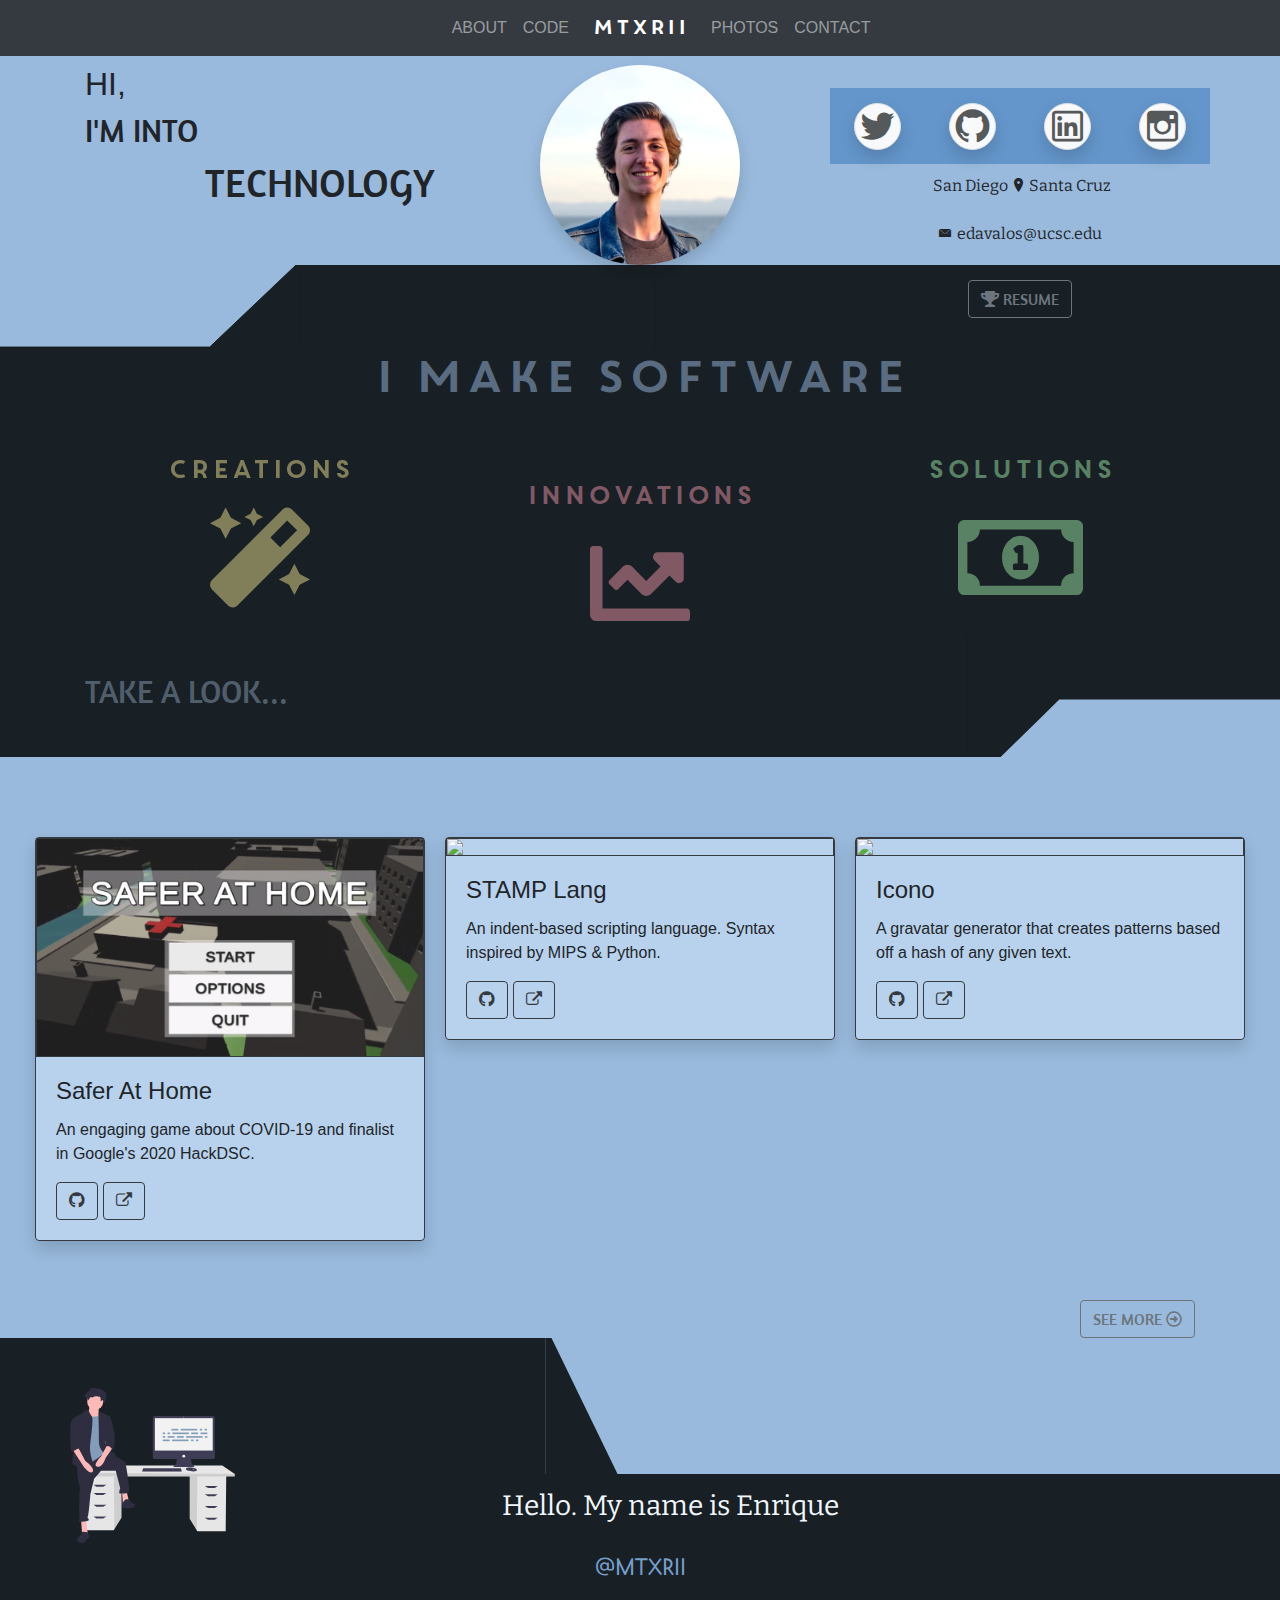
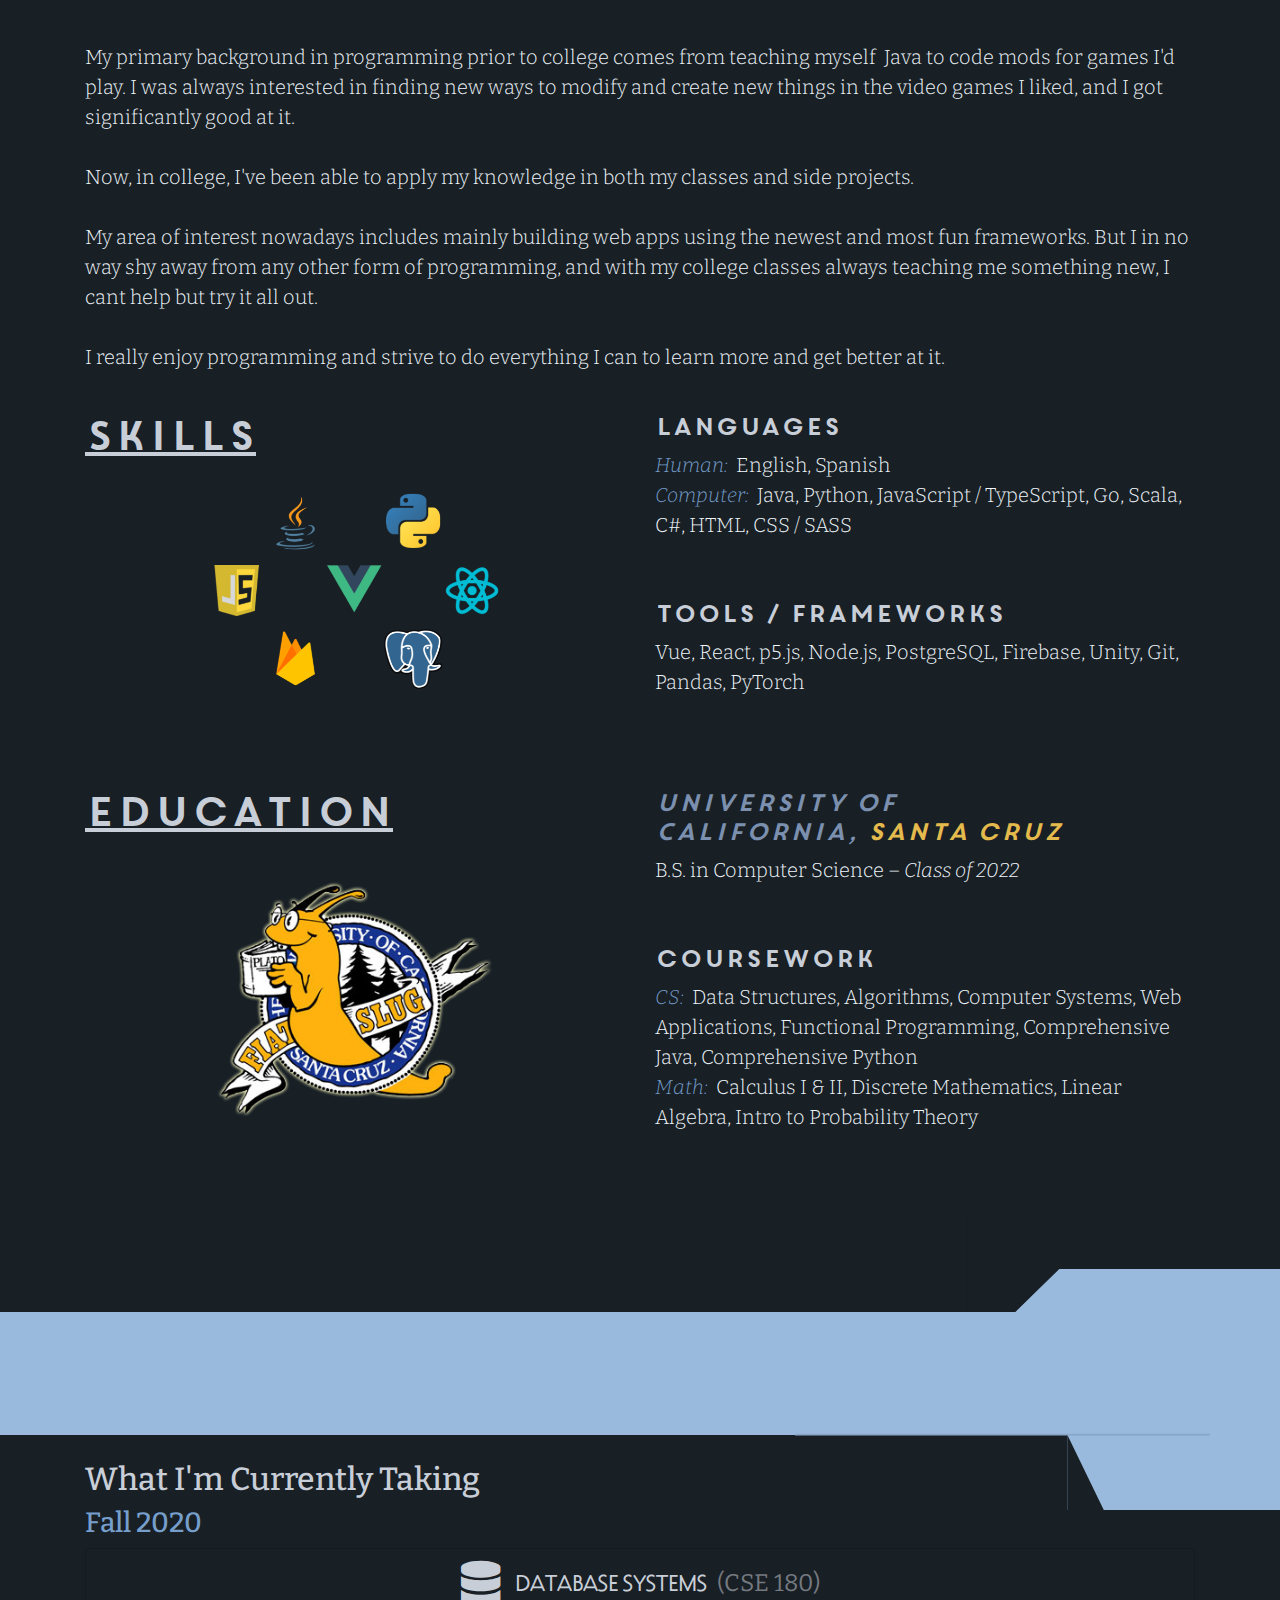
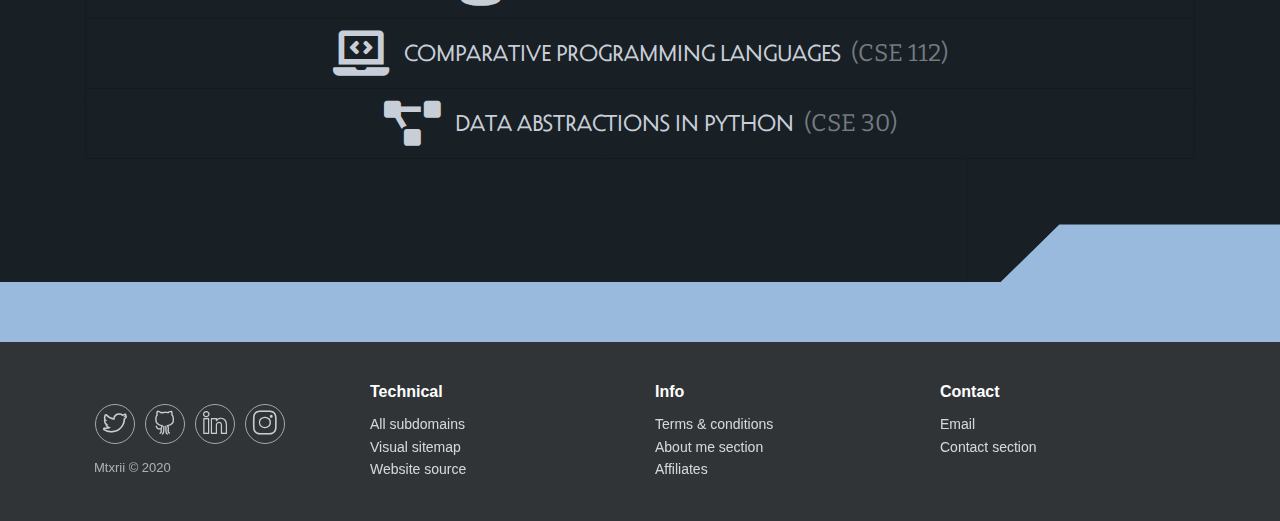
==== commit f1e06caa: "Added icon on resume button" ====
--- a/index.html
+++ b/index.html
@@ -102,7 +102,7 @@
                     <h2 style="font-family: Amaranth, sans-serif;">&nbsp;<br>&nbsp;</h2>
                 </div>
                 <div class="col"><span></span></div>
-                <div class="col text-center"><a class="btn btn-outline-secondary" role="button" style="font-family: Amaranth, sans-serif;margin-top: 15px;" href="resume.pdf">RESUME</a></div>
+                <div class="col text-center"><a class="btn btn-outline-secondary" role="button" style="font-family: Amaranth, sans-serif;margin-top: 15px;" href="resume.pdf"><i class="fas fa-trophy"></i>&nbsp;RESUME</a></div>
             </div>
         </div>
     </div>
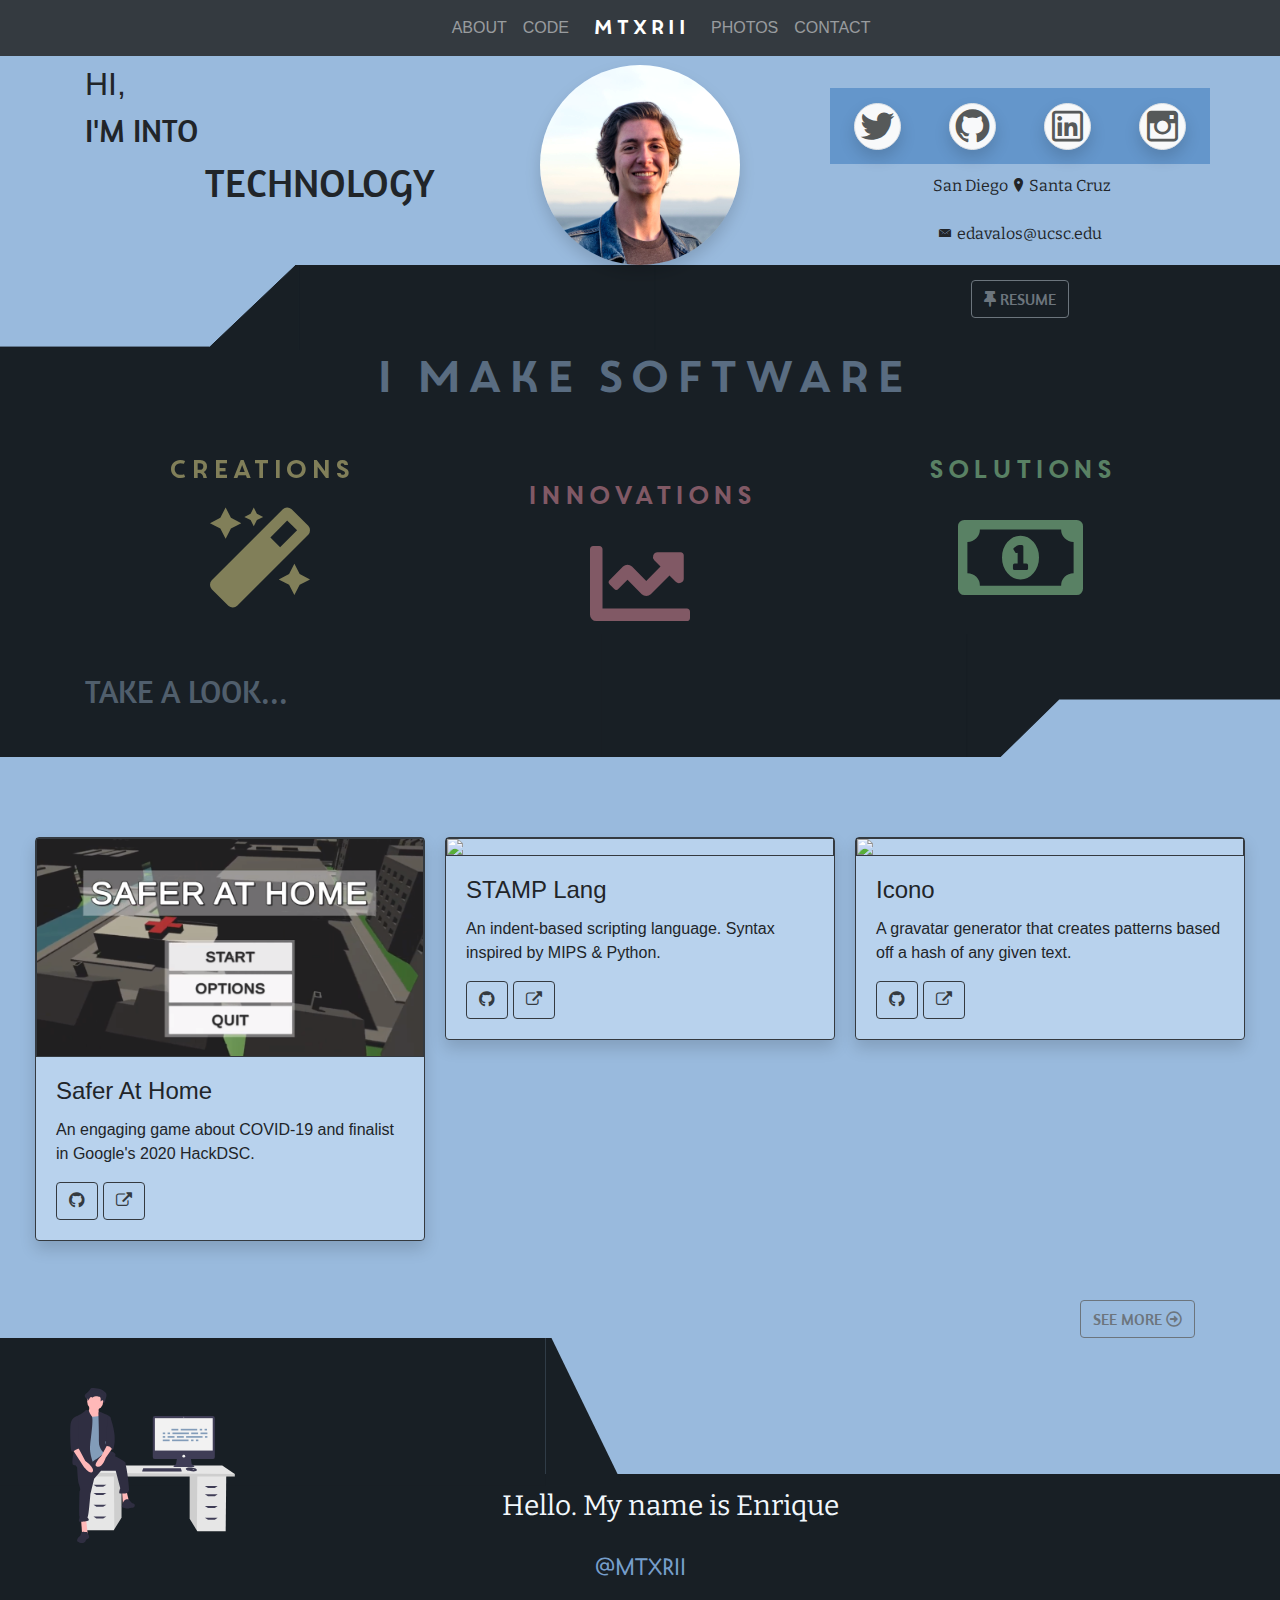
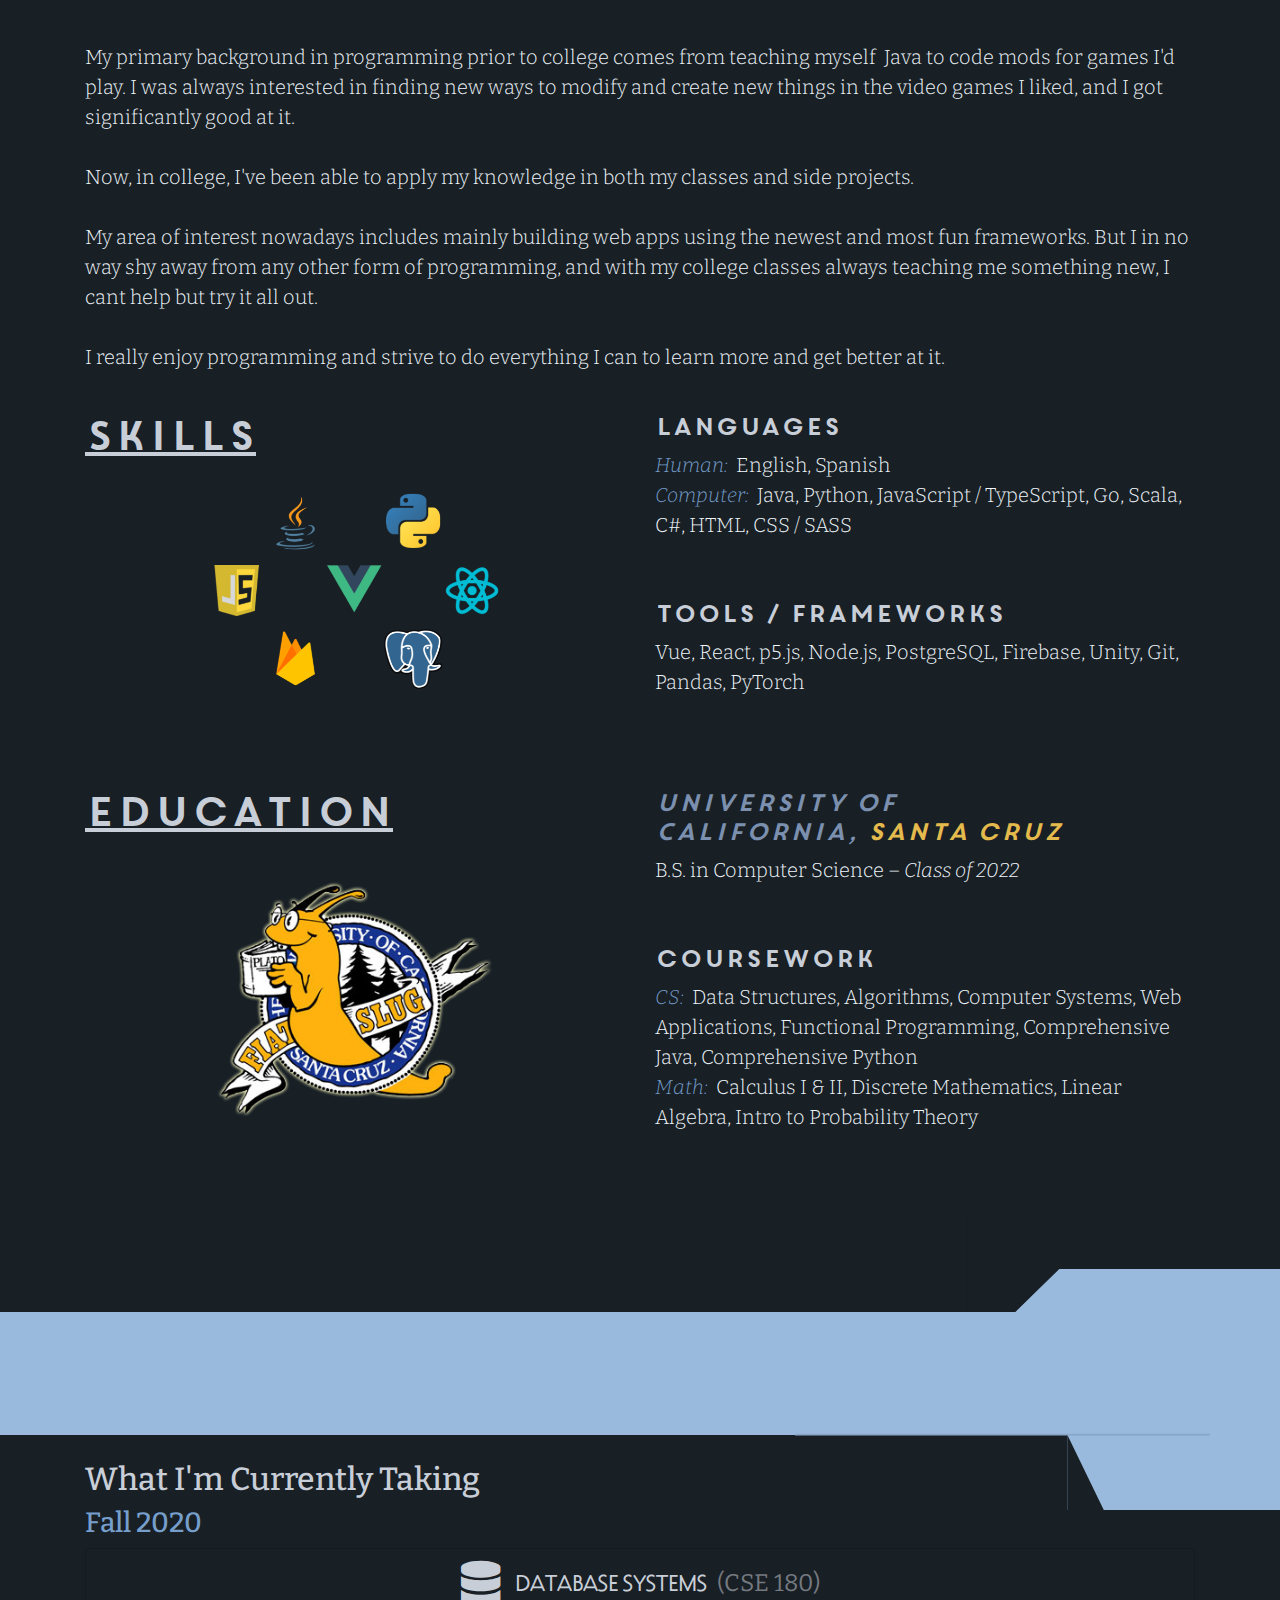
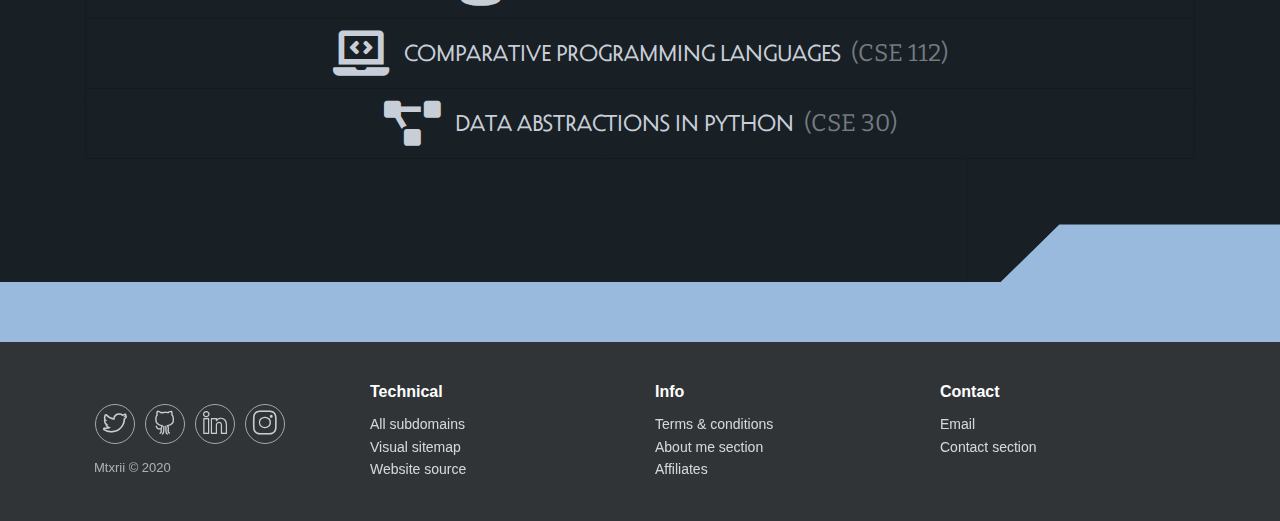
==== commit f98fd451: "Changed resume icon" ====
--- a/index.html
+++ b/index.html
@@ -102,7 +102,7 @@
                     <h2 style="font-family: Amaranth, sans-serif;">&nbsp;<br>&nbsp;</h2>
                 </div>
                 <div class="col"><span></span></div>
-                <div class="col text-center"><a class="btn btn-outline-secondary" role="button" style="font-family: Amaranth, sans-serif;margin-top: 15px;" href="resume.pdf"><i class="fas fa-trophy"></i>&nbsp;RESUME</a></div>
+                <div class="col text-center"><a class="btn btn-outline-secondary" role="button" style="font-family: Amaranth, sans-serif;margin-top: 15px;" href="resume.pdf"><i class="fas fa-thumbtack"></i>&nbsp;RESUME</a></div>
             </div>
         </div>
     </div>
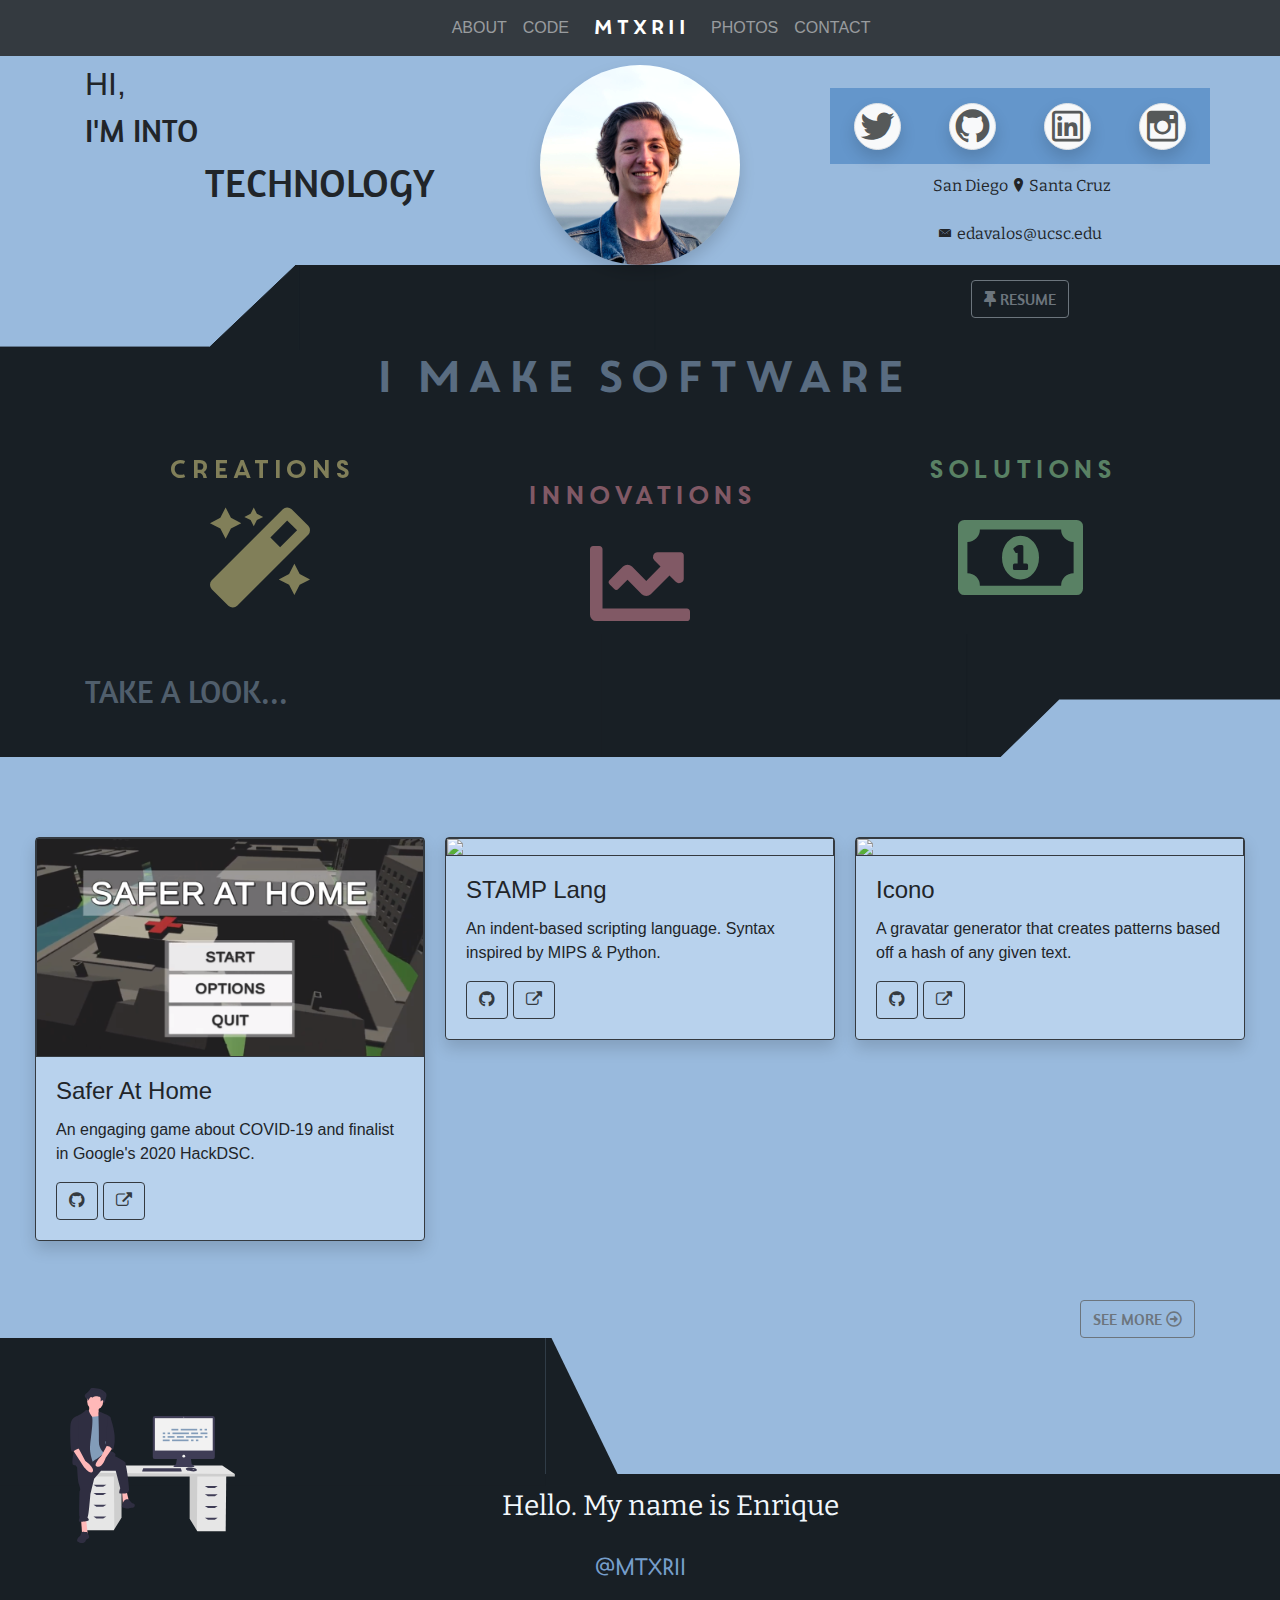
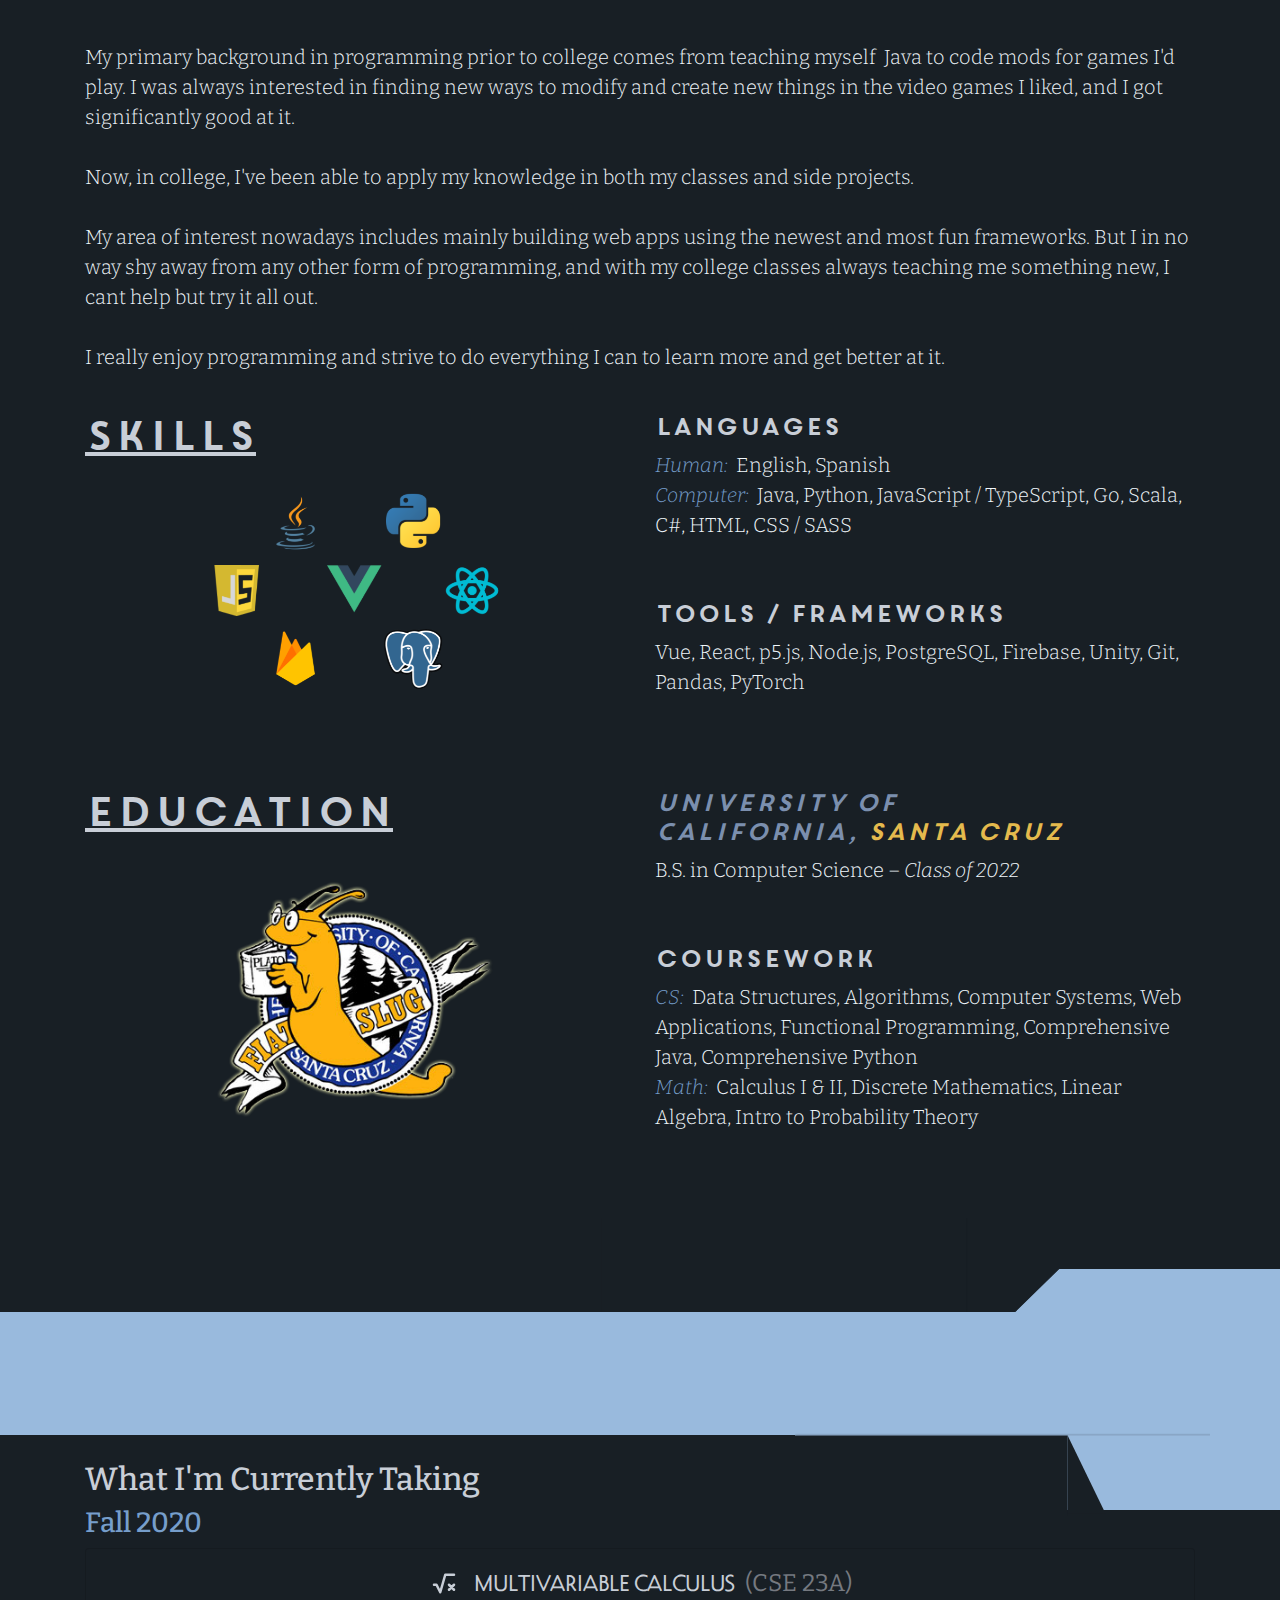
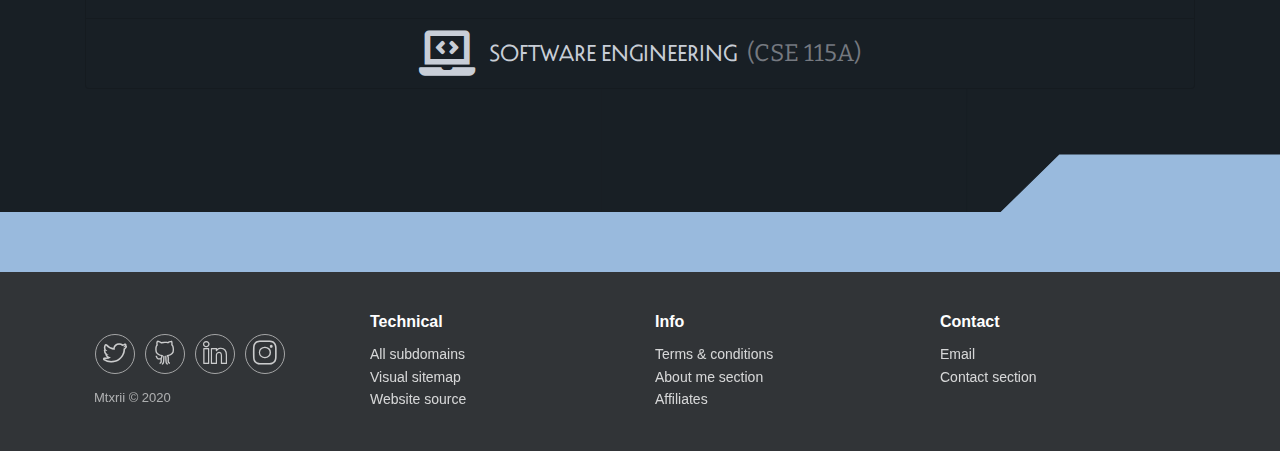
==== commit 3752d716: "Modified current classes" ====
--- a/index.html
+++ b/index.html
@@ -22,7 +22,7 @@
     <link rel="stylesheet" href="assets/fonts/fontawesome5-overrides.min.css">
     <link rel="stylesheet" href="assets/css/styles.min.css">
     <link rel="stylesheet" href="https://cdnjs.cloudflare.com/ajax/libs/animate.css/3.5.2/animate.min.css">
-    <link rel="stylesheet" href="https://cdnjs.cloudflare.com/ajax/libs/aos/2.2.0/aos.css">
+    <link rel="stylesheet" href="https://cdnjs.cloudflare.com/ajax/libs/aos/2.3.4/aos.css">
     <link rel="stylesheet" href="https://cdnjs.cloudflare.com/ajax/libs/lightbox2/2.8.2/css/lightbox.min.css">
 </head>
 
@@ -30,27 +30,24 @@
     <!-- Start: Top bar -->
     <nav class="navbar navbar-dark navbar-expand-sm fixed-top bg-dark d-flex d-lg-flex justify-content-center justify-content-lg-center" id="mainNav-1">
         <div class="container"><button data-toggle="collapse" data-target="#dropdownNav" class="navbar-toggler"><span class="sr-only">Toggle navigation</span><span class="navbar-toggler-icon"></span></button>
-            <div class="collapse navbar-collapse d-sm-flex justify-content-sm-center align-items-md-center"
-                id="dropdownNav">
+            <div class="collapse navbar-collapse d-sm-flex justify-content-sm-center align-items-md-center" id="dropdownNav">
                 <div class="container d-sm-flex d-md-flex justify-content-sm-center align-content-sm-stretch justify-content-md-end">
-                    <ul class="nav navbar-nav d-flex justify-content-center text-uppercase">
+                    <ul class="navbar-nav d-flex justify-content-center text-uppercase">
                         <li class="nav-item" style="width: 75;"><a class="nav-link js-scroll-trigger" href="#about">ABOUt<br></a></li>
                         <li class="nav-item" style="width: 75;"><a class="nav-link js-scroll-trigger" href="code.html">Code</a></li>
                     </ul>
                 </div><a class="navbar-brand d-lg-flex mx-auto" href="index.html" style="font-family: 'Core Circus';" target="_top">Mtxrii</a>
                 <div class="container d-sm-flex d-md-flex justify-content-sm-center justify-content-md-start">
-                    <ul class="nav navbar-nav d-flex justify-content-center text-uppercase">
+                    <ul class="navbar-nav d-flex justify-content-center text-uppercase">
                         <li class="nav-item" style="width: 75;"><a class="nav-link js-scroll-trigger" href="photos.html">Photos</a></li>
                         <li class="nav-item" style="width: 75;"><a class="nav-link js-scroll-trigger" href="contact.html">Contact</a></li>
                     </ul>
                 </div>
             </div>
         </div>
-    </nav>
-    <!-- End: Top bar -->
+    </nav><!-- End: Top bar -->
     <!-- Start: Spacer -->
-    <header style="background-color: #99badd;min-height: 65px;max-height: 120px;"></header>
-    <!-- End: Spacer -->
+    <header style="background-color: #99badd;min-height: 65px;max-height: 120px;"></header><!-- End: Spacer -->
     <!-- Start: Header -->
     <div style="background-color: #99badd;">
         <div class="container">
@@ -60,40 +57,30 @@
                     <h2 class="text-uppercase">Hi,</h2>
                     <h2 class="text-uppercase text-left" style="font-family: Amaranth, sans-serif;">I'm into</h2>
                     <h1 class="text-uppercase text-right" style="font-family: Amaranth, sans-serif;">technology</h1>
-                </div>
-                <!-- End: intro text -->
+                </div><!-- End: intro text -->
                 <!-- Start: profile pic -->
                 <div class="col-md-4">
                     <div class="d-flex justify-content-center"><img class="rounded-circle shadow flex-sm-shrink-1 flex-md-shrink-1" src="assets/img/profile.jpg" width="200" height="200" style="filter: contrast(115%);"></div>
-                </div>
-                <!-- End: profile pic -->
+                </div><!-- End: profile pic -->
                 <!-- Start: contact -->
                 <div class="col-md-4">
-                    <div style="height: 23px;"></div>
-                    <!-- Start: Social -->
+                    <div style="height: 23px;"></div><!-- Start: Social -->
                     <div class="row row-cols-4" style="height: 76px;background-color: rgba(69,128,191,0.63);">
-                        <div class="col d-flex justify-content-center my-auto justify-content-lg-center"><a class="d-lg-flex" href="https://twitter.com/mtxrii" target="_blank"><i class="la la-twitter bg-light border rounded-circle shadow swing animated" data-toggle="tooltip" data-bs-tooltip="" data-placement="bottom" style="color: #565959;font-size: 45px;" title="@Mtxrii"></i></a></div>
-                        <div
-                            class="col d-flex justify-content-center my-auto justify-content-lg-center"><a class="d-lg-flex" href="https://github.com/mtxrii" target="_blank"><i class="la la-github bg-light border rounded-circle shadow swing animated" data-toggle="tooltip" data-bs-tooltip="" data-placement="bottom" style="color: rgb(86,89,89);font-size: 45px;" title="@Mtxrii"></i></a></div>
-                    <div
-                        class="col d-flex justify-content-center my-auto justify-content-lg-center"><a class="d-lg-flex" href="https://www.linkedin.com/in/enrique-davalos/" target="_blank"><i class="la la-linkedin-square bg-light border rounded-circle shadow swing animated" data-toggle="tooltip" data-bs-tooltip="" data-placement="bottom" style="color: #565959;font-size: 45px;" title="in/enrique-davalos"></i></a></div>
-                <div
-                    class="col d-flex justify-content-center my-auto justify-content-lg-center"><a class="d-lg-flex" href="https://www.instagram.com/aperture.jpg/" target="_blank"><i class="la la-instagram bg-light border rounded-circle shadow swing animated" data-toggle="tooltip" data-bs-tooltip="" data-placement="bottom" style="color: #565959;font-size: 45px;" title="@aperture.jpg"></i></a></div>
-        </div>
-        <!-- End: Social -->
-        <!-- Start: Location -->
-        <div class="row">
-            <div class="col">
-                <p class="text-center" style="margin: 10px;font-family: Bitter, serif;">&nbsp;San Diego&nbsp;&nbsp;<i class="icon ion-ios-location"></i>&nbsp; Santa Cruz<br><br><i class="icon ion-ios-email"></i>&nbsp; edavalos@ucsc.edu<br></p>
-            </div>
-        </div>
-        <!-- End: Location -->
-    </div>
-    <!-- End: contact -->
-    </div>
-    </div>
-    </div>
-    <!-- End: Header -->
+                        <div class="col d-flex justify-content-center my-auto justify-content-lg-center"><a class="d-lg-flex" href="https://twitter.com/mtxrii" target="_blank"><i class="la la-twitter bg-light border rounded-circle shadow swing animated" data-toggle="tooltip" data-bss-tooltip="" data-placement="bottom" style="color: #565959;font-size: 45px;" title="@Mtxrii"></i></a></div>
+                        <div class="col d-flex justify-content-center my-auto justify-content-lg-center"><a class="d-lg-flex" href="https://github.com/mtxrii" target="_blank"><i class="la la-github bg-light border rounded-circle shadow swing animated" data-toggle="tooltip" data-bss-tooltip="" data-placement="bottom" style="color: rgb(86,89,89);font-size: 45px;" title="@Mtxrii"></i></a></div>
+                        <div class="col d-flex justify-content-center my-auto justify-content-lg-center"><a class="d-lg-flex" href="https://www.linkedin.com/in/enrique-davalos/" target="_blank"><i class="la la-linkedin-square bg-light border rounded-circle shadow swing animated" data-toggle="tooltip" data-bss-tooltip="" data-placement="bottom" style="color: #565959;font-size: 45px;" title="in/enrique-davalos"></i></a></div>
+                        <div class="col d-flex justify-content-center my-auto justify-content-lg-center"><a class="d-lg-flex" href="https://www.instagram.com/aperture.jpg/" target="_blank"><i class="la la-instagram bg-light border rounded-circle shadow swing animated" data-toggle="tooltip" data-bss-tooltip="" data-placement="bottom" style="color: #565959;font-size: 45px;" title="@aperture.jpg"></i></a></div>
+                    </div><!-- End: Social -->
+                    <!-- Start: Location -->
+                    <div class="row">
+                        <div class="col">
+                            <p class="text-center" style="margin: 10px;font-family: Bitter, serif;">&nbsp;San Diego&nbsp;&nbsp;<i class="icon ion-ios-location"></i>&nbsp; Santa Cruz<br><br><i class="icon ion-ios-email"></i>&nbsp; edavalos@ucsc.edu<br></p>
+                        </div>
+                    </div><!-- End: Location -->
+                </div><!-- End: contact -->
+            </div>
+        </div>
+    </div><!-- End: Header -->
     <!-- Start: And I make -->
     <div style="background-image: url(&quot;assets/img/Borders/top-left.svg&quot;);background-repeat: no-repeat;background-position: -2% 4%;background-size: auto;background-color: #181f25;">
         <div class="container">
@@ -105,8 +92,7 @@
                 <div class="col text-center"><a class="btn btn-outline-secondary" role="button" style="font-family: Amaranth, sans-serif;margin-top: 15px;" href="resume.pdf"><i class="fas fa-thumbtack"></i>&nbsp;RESUME</a></div>
             </div>
         </div>
-    </div>
-    <!-- End: And I make -->
+    </div><!-- End: And I make -->
     <!-- Start: Creations innovations solutions -->
     <div style="background-color: #181f25;">
         <div class="container">
@@ -117,15 +103,17 @@
             </div>
             <div class="row">
                 <div class="col-md-4 text-center">
-                    <h1 class="text-center" style="font-family: 'Core Circus';font-size: 25px;color: #817f59;filter: grayscale(0%) invert(0%);">Creations</h1><i class="fas fa-magic" style="color: #817f59;font-size: 100px;margin-top: 15px;filter: hue-rotate(0deg) invert(0%);"></i></div>
+                    <h1 class="text-center" style="font-family: 'Core Circus';font-size: 25px;color: #817f59;filter: grayscale(0%) invert(0%);">Creations</h1><i class="fas fa-magic" style="color: #817f59;font-size: 100px;margin-top: 15px;filter: hue-rotate(0deg) invert(0%);"></i>
+                </div>
                 <div class="col-md-4 text-center">
-                    <h1 class="text-break text-center" style="font-family: 'Core Circus';font-size: 25px;color: #815965;margin-top: 26px;">Innovations</h1><i class="fas fa-chart-line" style="color: #815965;font-size: 100px;margin-top: 15px;"></i></div>
+                    <h1 class="text-break text-center" style="font-family: 'Core Circus';font-size: 25px;color: #815965;margin-top: 26px;">Innovations</h1><i class="fas fa-chart-line" style="color: #815965;font-size: 100px;margin-top: 15px;"></i>
+                </div>
                 <div class="col-md-4 text-center">
-                    <h1 class="text-center" style="font-family: 'Core Circus';font-size: 25px;color: #598164;">solutions</h1><i class="far fa-money-bill-alt" style="color: #598164;font-size: 100px;margin-top: 15px;"></i></div>
-            </div>
-        </div>
-    </div>
-    <!-- End: Creations innovations solutions -->
+                    <h1 class="text-center" style="font-family: 'Core Circus';font-size: 25px;color: #598164;">solutions</h1><i class="far fa-money-bill-alt" style="color: #598164;font-size: 100px;margin-top: 15px;"></i>
+                </div>
+            </div>
+        </div>
+    </div><!-- End: Creations innovations solutions -->
     <!-- Start: Take a look -->
     <div style="background-image: url(&quot;assets/img/Borders/bottom-right.svg&quot;);background-repeat: no-repeat;background-size: auto;background-position: right;background-color: #181f25;">
         <div class="container">
@@ -137,30 +125,28 @@
                 <div class="col"><span></span></div>
             </div>
         </div>
-    </div>
-    <!-- End: Take a look -->
+    </div><!-- End: Take a look -->
     <!-- Start: Code snippets -->
     <div class="card-columns" style="margin: 35px;margin-top: 80px;margin-bottom: 85px;">
         <div class="card border-dark border rounded shadow" data-aos="fade" style="background-color: rgba(209,228,249,0.56);"><img class="card-img-top w-100 d-block border rounded-0 border-dark" src="assets/img/safer_at_home.png">
             <div class="card-body">
                 <h4 class="card-title">Safer At Home</h4>
-                <p class="card-text">An engaging game about COVID-19 and finalist in Google's 2020 HackDSC.<br></p><a class="btn btn-outline-dark" role="button" href="https://github.com/mtxrii/safer-at-home" target="_blank"><i class="fab fa-github"></i></a><a class="btn btn-outline-dark"
-                    role="button" href="https://devpost.com/software/safer-at-home" target="_blank" style="margin-left: 5px;"><i class="fa fa-external-link"></i></a></div>
+                <p class="card-text">An engaging game about COVID-19 and finalist in Google's 2020 HackDSC.<br></p><a class="btn btn-outline-dark" role="button" href="https://github.com/mtxrii/safer-at-home" target="_blank"><i class="fab fa-github"></i></a><a class="btn btn-outline-dark" role="button" href="https://devpost.com/software/safer-at-home" target="_blank" style="margin-left: 5px;"><i class="fa fa-external-link"></i></a>
+            </div>
         </div>
         <div class="card border-dark border rounded shadow" data-aos="fade" data-aos-delay="150" style="background-color: rgba(209,228,249,0.56);"><img class="card-img-top w-100 d-block border rounded-0 border-dark" src="https://i.imgur.com/O8mna8y.png">
             <div class="card-body">
                 <h4 class="card-title">STAMP Lang</h4>
-                <p class="card-text">An indent-based scripting language. Syntax inspired by MIPS &amp; Python.</p><a class="btn btn-outline-dark" role="button" href="https://github.com/mtxrii/STAMP-Language" target="_blank"><i class="fab fa-github"></i></a><a class="btn btn-outline-dark"
-                    role="button" href="https://github.com/mtxrii/STAMP-Language" target="_blank" style="margin-left: 5px;"><i class="fa fa-external-link"></i></a></div>
+                <p class="card-text">An indent-based scripting language. Syntax inspired by MIPS &amp; Python.</p><a class="btn btn-outline-dark" role="button" href="https://github.com/mtxrii/STAMP-Language" target="_blank"><i class="fab fa-github"></i></a><a class="btn btn-outline-dark" role="button" href="https://github.com/mtxrii/STAMP-Language" target="_blank" style="margin-left: 5px;"><i class="fa fa-external-link"></i></a>
+            </div>
         </div>
         <div class="card border-dark border rounded shadow" data-aos="fade" data-aos-delay="350" style="background-color: rgba(209,228,249,0.56);"><img class="card-img-top w-100 d-block border rounded-0 border-dark" src="https://i.imgur.com/fqhy6P5.png">
             <div class="card-body">
                 <h4 class="card-title">Icono</h4>
-                <p class="card-text">A gravatar generator that creates patterns based off a hash of any given text.<br></p><a class="btn btn-outline-dark" role="button" href="https://github.com/mtxrii/Icono" target="_blank"><i class="fab fa-github"></i></a><a class="btn btn-outline-dark"
-                    role="button" href="https://icono.edavalos.com/" target="_blank" style="margin-left: 5px;"><i class="fa fa-external-link"></i></a></div>
-        </div>
-    </div>
-    <!-- End: Code snippets -->
+                <p class="card-text">A gravatar generator that creates patterns based off a hash of any given text.<br></p><a class="btn btn-outline-dark" role="button" href="https://github.com/mtxrii/Icono" target="_blank"><i class="fab fa-github"></i></a><a class="btn btn-outline-dark" role="button" href="https://icono.edavalos.com/" target="_blank" style="margin-left: 5px;"><i class="fa fa-external-link"></i></a>
+            </div>
+        </div>
+    </div><!-- End: Code snippets -->
     <!-- Start: "See more" button -->
     <div style="margin-top: -53px;">
         <div class="container">
@@ -168,9 +154,7 @@
                 <div class="col-md-12"><a class="btn btn-outline-secondary" role="button" style="font-family: Amaranth, sans-serif;margin-top: 15px;" href="code.html">SEE MORE&nbsp;<i class="far fa-arrow-alt-circle-right"></i></a></div>
             </div>
         </div>
-    </div>
-    <!-- End: "See more" button --><a name="about"></a>
-    <!-- Start: My name is... -->
+    </div><!-- End: "See more" button --><a name="about"></a><!-- Start: My name is... -->
     <div style="background-image: url(&quot;assets/img/Borders/top-right.svg&quot;);background-position: 50% 20%;background-repeat: no-repeat;background-size: cover;">
         <div class="container d-md-inline-flex">
             <div class="row row-cols-1 row-cols-sm-1 row-cols-md-2 row-cols-lg-2 row-cols-xl-2" style="margin-right: 0px;margin-left: 40px;">
@@ -182,36 +166,29 @@
                 </div>
             </div>
         </div>
-    </div>
-    <!-- End: My name is... -->
+    </div><!-- End: My name is... -->
     <!-- Start: handle -->
     <div style="background: #181f25;">
         <div class="container">
             <div class="row">
                 <div class="col-md-12 col-lg-8 col-xl-8 offset-xl-2">
-                    <p data-toggle="tooltip" data-bs-tooltip="" data-placement="bottom" data-aos="fade" data-aos-once="true" style="font-family: 'Decovar Regular24';color: #769ecb;text-align: center;font-size: 25px;" title="Github / Twitter">@Mtxrii</p>
-                </div>
-            </div>
-        </div>
-    </div>
-    <!-- End: handle -->
+                    <p data-toggle="tooltip" data-bss-tooltip="" data-placement="bottom" data-aos="fade" data-aos-once="true" style="font-family: 'Decovar Regular24';color: #769ecb;text-align: center;font-size: 25px;" title="Github / Twitter">@Mtxrii</p>
+                </div>
+            </div>
+        </div>
+    </div><!-- End: handle -->
     <!-- Start: Spacer -->
-    <div style="background-color: #181f25;height: 39px;"></div>
-    <!-- End: Spacer -->
+    <div style="background-color: #181f25;height: 39px;"></div><!-- End: Spacer -->
     <!-- Start: Bio -->
     <div style="background-color: #181f25;">
         <div class="container">
             <div class="row">
                 <div class="col-md-12" style="margin-bottom: 25px;">
-                    <p class="lead" style="color: #f1f7fc;font-family: Bitter, serif;">My primary background in programming prior to college comes from teaching myself&nbsp; Java to code mods for games I'd play. I was always interested in finding new ways to modify and create new things in the video games I liked, and
-                        I got significantly good at it.<br><br>Now, in college, I've been able to apply my knowledge in both my classes and side projects.<br><br>My area of interest nowadays includes mainly building web apps using the newest and most
-                        fun frameworks. But I in no way shy away from any other form of programming, and with my college classes always teaching me something new, I cant help but try it all out.<br><br>I really enjoy programming and strive to do everything
-                        I can to learn more and get better at it.&nbsp;<br></p>
-                </div>
-            </div>
-        </div>
-    </div>
-    <!-- End: Bio -->
+                    <p class="lead" style="color: #f1f7fc;font-family: Bitter, serif;">My primary background in programming prior to college comes from teaching myself&nbsp; Java to code mods for games I'd play. I was always interested in finding new ways to modify and create new things in the video games I liked, and I got significantly good at it.<br><br>Now, in college, I've been able to apply my knowledge in both my classes and side projects.<br><br>My area of interest nowadays includes mainly building web apps using the newest and most fun frameworks. But I in no way shy away from any other form of programming, and with my college classes always teaching me something new, I cant help but try it all out.<br><br>I really enjoy programming and strive to do everything I can to learn more and get better at it.&nbsp;<br></p>
+                </div>
+            </div>
+        </div>
+    </div><!-- End: Bio -->
     <!-- Start: Skills -->
     <div style="background: #181f25;">
         <div class="container">
@@ -225,17 +202,14 @@
                 <div class="col-md-6">
                     <h4 style="color: #c8ced7;font-family: 'Core Circus';">Languages</h4>
                     <p class="lead" style="color: #f1f7fc;font-family: Bitter, serif;"><span style="color: #769ecb;"><em>Human:</em></span><em>&nbsp;&nbsp;</em>English, Spanish<br><span style="color: #769ecb;"><em>Computer:</em></span>&nbsp; Java, Python, JavaScript / TypeScript, Go, Scala, C#, HTML, CSS / SASS<br></p>
-                    <h4
-                        style="color: #c8ced7;font-family: 'Core Circus';margin-top: 60px;">Tools / frameworks</h4>
-                        <p class="lead" style="color: #f1f7fc;font-family: Bitter, serif;">Vue, React, p5.js, Node.js, PostgreSQL, Firebase, Unity, Git, Pandas, PyTorch<br></p>
-                </div>
-            </div>
-        </div>
-    </div>
-    <!-- End: Skills -->
+                    <h4 style="color: #c8ced7;font-family: 'Core Circus';margin-top: 60px;">Tools / frameworks</h4>
+                    <p class="lead" style="color: #f1f7fc;font-family: Bitter, serif;">Vue, React, p5.js, Node.js, PostgreSQL, Firebase, Unity, Git, Pandas, PyTorch<br></p>
+                </div>
+            </div>
+        </div>
+    </div><!-- End: Skills -->
     <!-- Start: Spacer -->
-    <div style="background-color: #181f25;height: 70px;"></div>
-    <!-- End: Spacer -->
+    <div style="background-color: #181f25;height: 70px;"></div><!-- End: Spacer -->
     <!-- Start: Education -->
     <div style="background: #181f25;">
         <div class="container">
@@ -250,16 +224,13 @@
                     <h4 style="color: #7b8fae;font-family: 'Core Circus';"><em>university of California,&nbsp;</em><span style="color: rgb(228,186,77);"><em>santa cruz</em></span><br></h4>
                     <p class="lead" style="color: #f1f7fc;font-family: Bitter, serif;">B.S. in Computer Science&nbsp;– <em>Class of 2022</em><br></p>
                     <h4 style="color: #c8ced7;font-family: 'Core Circus';margin-top: 60px;">coursework</h4>
-                    <p class="lead" style="color: #f1f7fc;font-family: Bitter, serif;"><span style="color: #769ecb;"><em>CS:</em></span>&nbsp; Data Structures, Algorithms, Computer Systems, Web Applications, Functional Programming, Comprehensive Java, Comprehensive Python<br><span style="color: #769ecb;"><em>Math:</em></span>&nbsp;
-                        Calculus I &amp; II, Discrete Mathematics, Linear Algebra, Intro to Probability Theory</p>
-                </div>
-            </div>
-        </div>
-    </div>
-    <!-- End: Education -->
+                    <p class="lead" style="color: #f1f7fc;font-family: Bitter, serif;"><span style="color: #769ecb;"><em>CS:</em></span>&nbsp; Data Structures, Algorithms, Computer Systems, Web Applications, Functional Programming, Comprehensive Java, Comprehensive Python<br><span style="color: #769ecb;"><em>Math:</em></span>&nbsp; Calculus I &amp; II, Discrete Mathematics, Linear Algebra, Intro to Probability Theory</p>
+                </div>
+            </div>
+        </div>
+    </div><!-- End: Education -->
     <!-- Start: Spacer -->
-    <div style="background-color: #181f25;height: 70px;"></div>
-    <!-- End: Spacer -->
+    <div style="background-color: #181f25;height: 70px;"></div><!-- End: Spacer -->
     <!-- Start: End bio -->
     <div style="background-image: url(&quot;assets/img/Borders/bottom-right.svg&quot;);background-repeat: no-repeat;background-size: auto;background-position: right;background-color: #181f25;">
         <div class="container">
@@ -271,11 +242,9 @@
                 <div class="col"><span></span></div>
             </div>
         </div>
-    </div>
-    <!-- End: End bio -->
+    </div><!-- End: End bio -->
     <!-- Start: spacer -->
-    <div style="height: 60px;"></div>
-    <!-- End: spacer -->
+    <div style="height: 60px;"></div><!-- End: spacer -->
     <!-- Start: Top margin -->
     <div style="height: 138px;">
         <div class="container">
@@ -289,8 +258,7 @@
                 </div>
             </div>
         </div>
-    </div>
-    <!-- End: Top margin -->
+    </div><!-- End: Top margin -->
     <!-- Start: Current classes -->
     <div style="background: #181f25;">
         <div class="container">
@@ -303,18 +271,17 @@
             <div class="row">
                 <div class="col-md-12">
                     <ul class="list-group">
-                        <li class="list-group-item d-flex justify-content-center align-items-center" style="background: rgb(24,31,37);"><i class="fas fa-database" style="font-size: 45px;color: #c8ced7;padding-right: 15px;"></i><span style="font-size: 24px;font-family: 'Decovar Regular24';color: #c8ced7;">database systems<span style="font-size: 24px;font-family: Bitter, serif;color: #757980;">&nbsp; (CSE 180)</span></span>
-                        </li>
-                        <li class="list-group-item d-flex justify-content-center align-items-center" style="background: rgb(24,31,37);"><i class="fas fa-laptop-code" style="font-size: 45px;color: #c8ced7;padding-right: 15px;"></i><span style="font-size: 24px;font-family: 'Decovar Regular24';color: #c8ced7;">Comparative programming languages<span style="font-size: 24px;font-family: Bitter, serif;color: #757980;">&nbsp; (CSE 112)</span></span>
-                        </li>
-                        <li class="list-group-item d-flex justify-content-center align-items-center" style="background: rgb(24,31,37);"><i class="fas fa-project-diagram" style="font-size: 45px;color: #c8ced7;padding-right: 15px;"></i><span style="font-size: 24px;font-family: 'Decovar Regular24';color: #c8ced7;">data abstractions in python<span style="font-size: 24px;font-family: Bitter, serif;color: #757980;">&nbsp; (CSE 30)</span></span>
-                        </li>
+                        <li class="list-group-item d-flex justify-content-center align-items-center" style="background: rgb(24,31,37);"><svg xmlns="http://www.w3.org/2000/svg" width="1em" height="1em" viewBox="0 0 24 24" stroke-width="2" stroke="currentColor" fill="none" stroke-linecap="round" stroke-linejoin="round" class="icon icon-tabler icon-tabler-math" style="font-size: 45px;color: #c8ced7;padding-right: 15px;">
+                                <path stroke="none" d="M0 0h24v24H0z" fill="none"></path>
+                                <path d="M16 13l4 4m0 -4l-4 4"></path>
+                                <path d="M20 5h-7l-4 14l-3 -6h-2"></path>
+                            </svg><span style="font-size: 24px;font-family: 'Decovar Regular24';color: #c8ced7;">Multivariable Calculus<span style="font-size: 24px;font-family: Bitter, serif;color: #757980;">&nbsp; (CSE 23A)</span></span></li>
+                        <li class="list-group-item d-flex justify-content-center align-items-center" style="background: rgb(24,31,37);"><i class="fas fa-laptop-code" style="font-size: 45px;color: #c8ced7;padding-right: 15px;"></i><span style="font-size: 24px;font-family: 'Decovar Regular24';color: #c8ced7;">Software engineering<span style="font-size: 24px;font-family: Bitter, serif;color: #757980;">&nbsp; (CSE 115A)</span></span></li>
                     </ul>
                 </div>
             </div>
         </div>
-    </div>
-    <!-- End: Current classes -->
+    </div><!-- End: Current classes -->
     <!-- Start: Bottom margin -->
     <div style="background-image: url(&quot;assets/img/Borders/bottom-right.svg&quot;);background-repeat: no-repeat;background-size: auto;background-position: right;background-color: #181f25;">
         <div class="container">
@@ -326,22 +293,18 @@
                 <div class="col"><span></span></div>
             </div>
         </div>
-    </div>
-    <!-- End: Bottom margin -->
+    </div><!-- End: Bottom margin -->
     <!-- Start: spacer -->
-    <div style="height: 60px;"></div>
-    <!-- End: spacer -->
+    <div style="height: 60px;"></div><!-- End: spacer -->
     <!-- Start: Footer -->
     <div class="footer-clean" style="background-color: #313437;">
         <footer style="color: #ffffff;">
             <div class="container" style="margin-top: -10px;margin-bottom: -10px;">
                 <div class="row justify-content-center">
                     <!-- Start: Social Icons -->
-                    <div class="col-lg-3 text-left item social"><a href="https://twitter.com/mtxrii" target="_blank"><i class="icon-social-twitter"></i></a><a href="https://github.com/mtxrii" target="_blank"><i class="icon-social-github"></i></a><a href="https://www.linkedin.com/in/enrique-davalos/"
-                            target="_blank"><i class="icon-social-linkedin"></i></a><a href="https://www.instagram.com/aperture.jpg/" target="_blank"><i class="icon-social-instagram"></i></a>
+                    <div class="col-lg-3 text-left item social"><a href="https://twitter.com/mtxrii" target="_blank"><i class="icon-social-twitter"></i></a><a href="https://github.com/mtxrii" target="_blank"><i class="icon-social-github"></i></a><a href="https://www.linkedin.com/in/enrique-davalos/" target="_blank"><i class="icon-social-linkedin"></i></a><a href="https://www.instagram.com/aperture.jpg/" target="_blank"><i class="icon-social-instagram"></i></a>
                         <p class="copyright" style="padding-left: 9px;">Mtxrii © 2020</p>
-                    </div>
-                    <!-- End: Social Icons -->
+                    </div><!-- End: Social Icons -->
                     <!-- Start: Technical -->
                     <div class="col-sm-4 col-md-3 item">
                         <h3>Technical</h3>
@@ -350,8 +313,7 @@
                             <li><a href="https://raw.githubusercontent.com/mtxrii/mtxrii.github.io/master/assets/img/sitemap.png">Visual sitemap</a></li>
                             <li><a href="https://github.com/mtxrii/mtxrii.github.io">Website source</a></li>
                         </ul>
-                    </div>
-                    <!-- End: Technical -->
+                    </div><!-- End: Technical -->
                     <!-- Start: About -->
                     <div class="col-sm-4 col-md-3 item">
                         <h3>Info</h3>
@@ -360,8 +322,7 @@
                             <li><a href="index.html#about">About me section</a></li>
                             <li><a href="https://github.com/NeroModu">Affiliates</a></li>
                         </ul>
-                    </div>
-                    <!-- End: About -->
+                    </div><!-- End: About -->
                     <!-- Start: Contact -->
                     <div class="col-sm-4 col-md-3 item">
                         <h3>Contact</h3>
@@ -369,17 +330,15 @@
                             <li><a href="mailto://edavalos@ucsc.edu">Email</a></li>
                             <li><a href="contact.html">Contact section</a></li>
                         </ul>
-                    </div>
-                    <!-- End: Contact -->
+                    </div><!-- End: Contact -->
                 </div>
             </div>
         </footer>
-    </div>
-    <!-- End: Footer -->
+    </div><!-- End: Footer -->
     <script src="assets/js/jquery.min.js"></script>
     <script src="assets/bootstrap/js/bootstrap.min.js"></script>
     <script src="assets/js/smart-forms.min.js"></script>
-    <script src="https://cdnjs.cloudflare.com/ajax/libs/aos/2.2.0/aos.js"></script>
+    <script src="https://cdnjs.cloudflare.com/ajax/libs/aos/2.3.4/aos.js"></script>
     <script src="https://cdnjs.cloudflare.com/ajax/libs/lightbox2/2.8.2/js/lightbox.min.js"></script>
     <script src="assets/js/script.min.js"></script>
 </body>
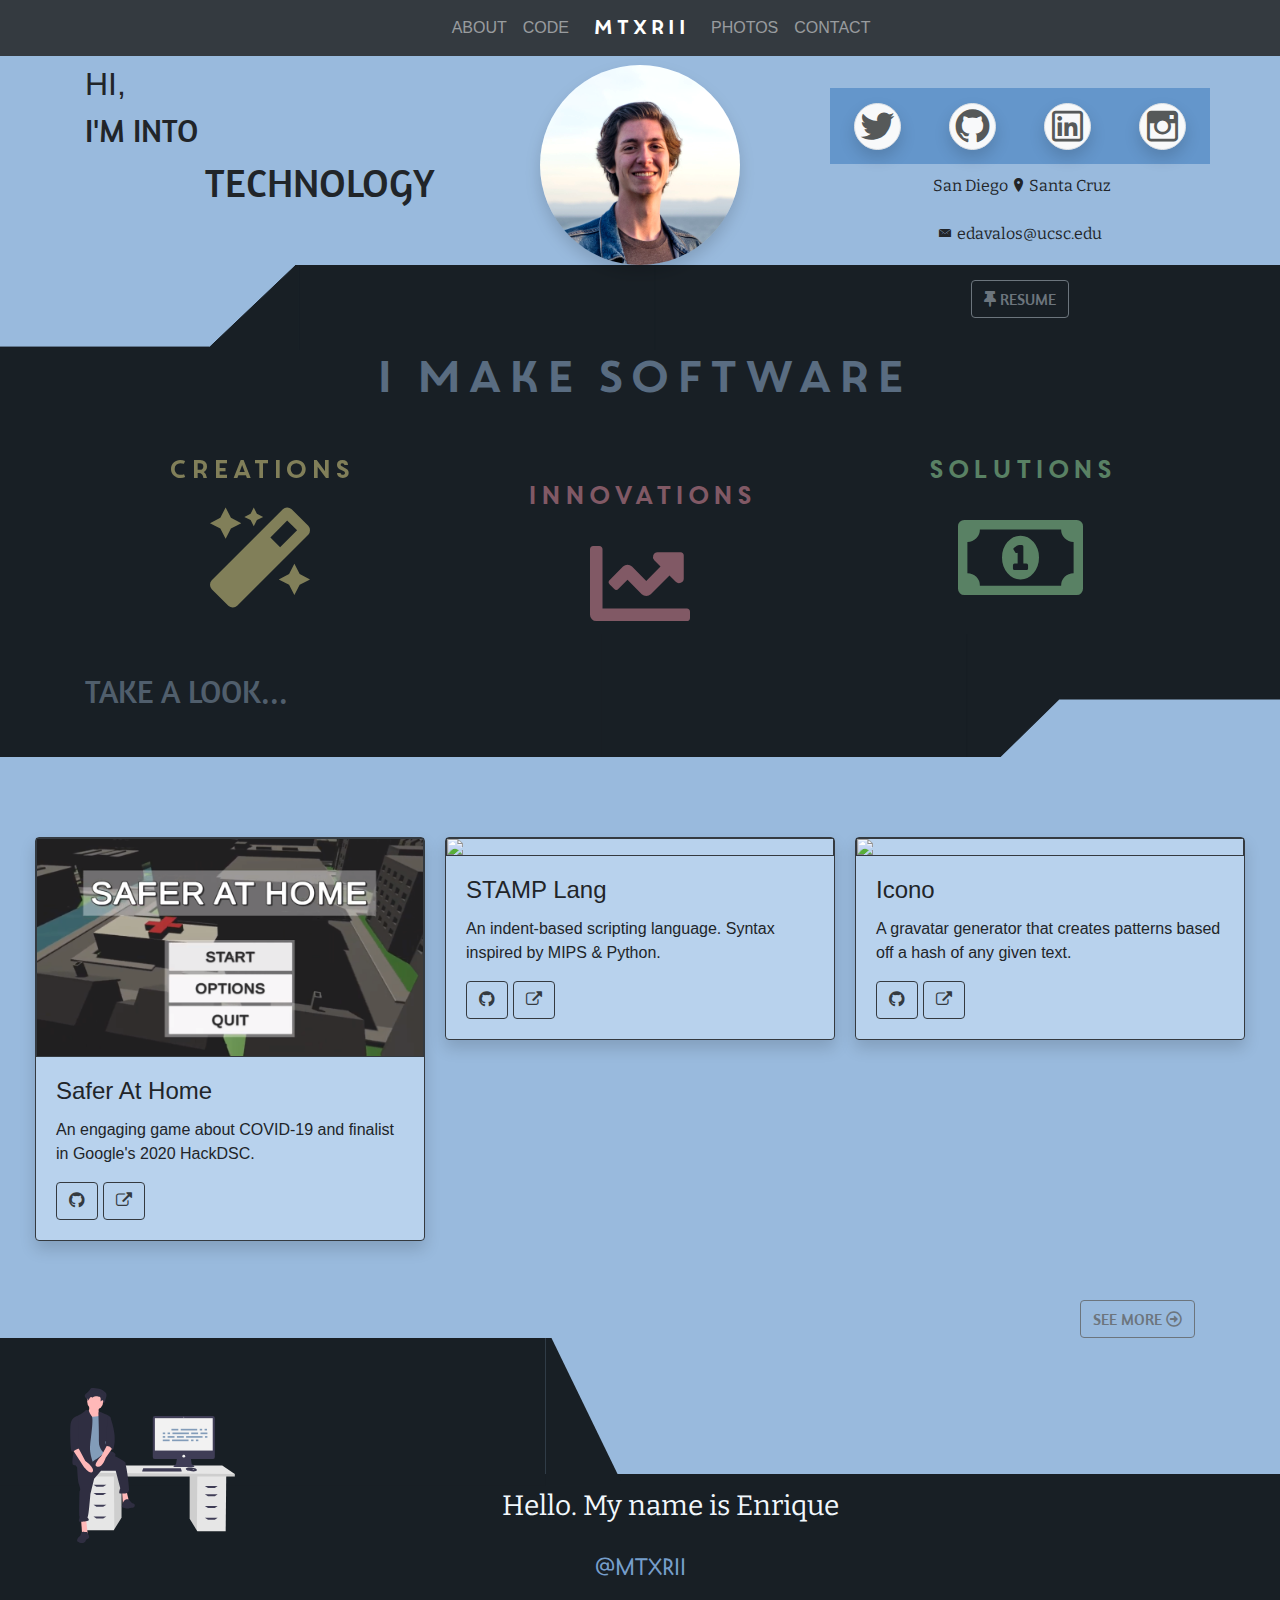
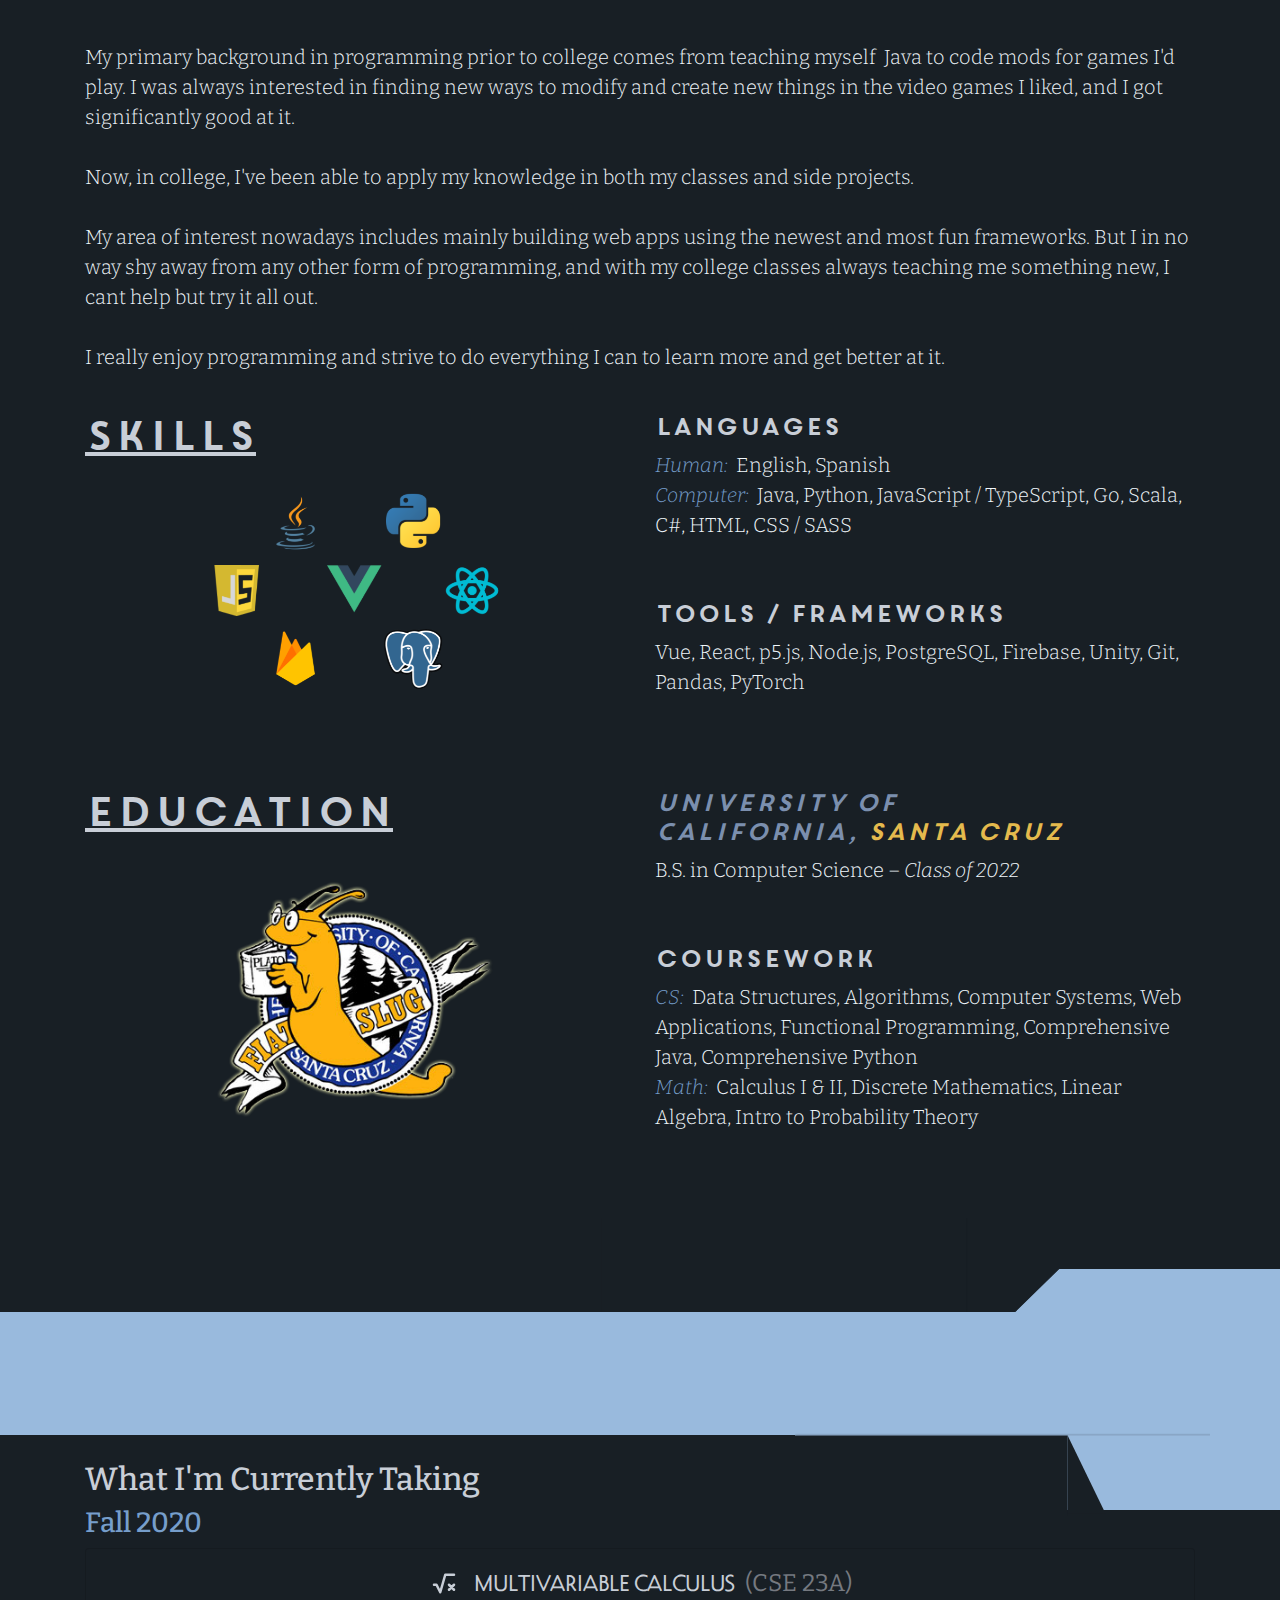
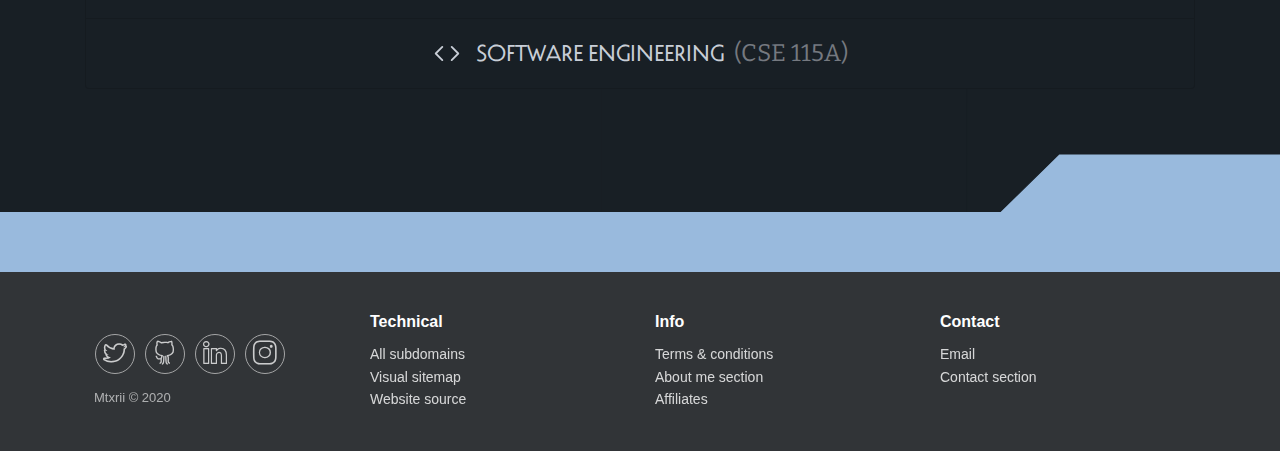
==== commit 438c4454: "Modified class icons" ====
--- a/index.html
+++ b/index.html
@@ -276,7 +276,9 @@
                                 <path d="M16 13l4 4m0 -4l-4 4"></path>
                                 <path d="M20 5h-7l-4 14l-3 -6h-2"></path>
                             </svg><span style="font-size: 24px;font-family: 'Decovar Regular24';color: #c8ced7;">Multivariable Calculus<span style="font-size: 24px;font-family: Bitter, serif;color: #757980;">&nbsp; (CSE 23A)</span></span></li>
-                        <li class="list-group-item d-flex justify-content-center align-items-center" style="background: rgb(24,31,37);"><i class="fas fa-laptop-code" style="font-size: 45px;color: #c8ced7;padding-right: 15px;"></i><span style="font-size: 24px;font-family: 'Decovar Regular24';color: #c8ced7;">Software engineering<span style="font-size: 24px;font-family: Bitter, serif;color: #757980;">&nbsp; (CSE 115A)</span></span></li>
+                        <li class="list-group-item d-flex justify-content-center align-items-center" style="background: rgb(24,31,37);"><svg xmlns="http://www.w3.org/2000/svg" width="1em" height="1em" viewBox="0 0 16 16" fill="currentColor" class="bi bi-code" style="font-size: 45px;color: #c8ced7;padding-right: 15px;">
+                                <path fill-rule="evenodd" d="M5.854 4.146a.5.5 0 0 1 0 .708L2.707 8l3.147 3.146a.5.5 0 0 1-.708.708l-3.5-3.5a.5.5 0 0 1 0-.708l3.5-3.5a.5.5 0 0 1 .708 0zm4.292 0a.5.5 0 0 0 0 .708L13.293 8l-3.147 3.146a.5.5 0 0 0 .708.708l3.5-3.5a.5.5 0 0 0 0-.708l-3.5-3.5a.5.5 0 0 0-.708 0z"></path>
+                            </svg><span style="font-size: 24px;font-family: 'Decovar Regular24';color: #c8ced7;">Software engineering<span style="font-size: 24px;font-family: Bitter, serif;color: #757980;">&nbsp; (CSE 115A)</span></span></li>
                     </ul>
                 </div>
             </div>
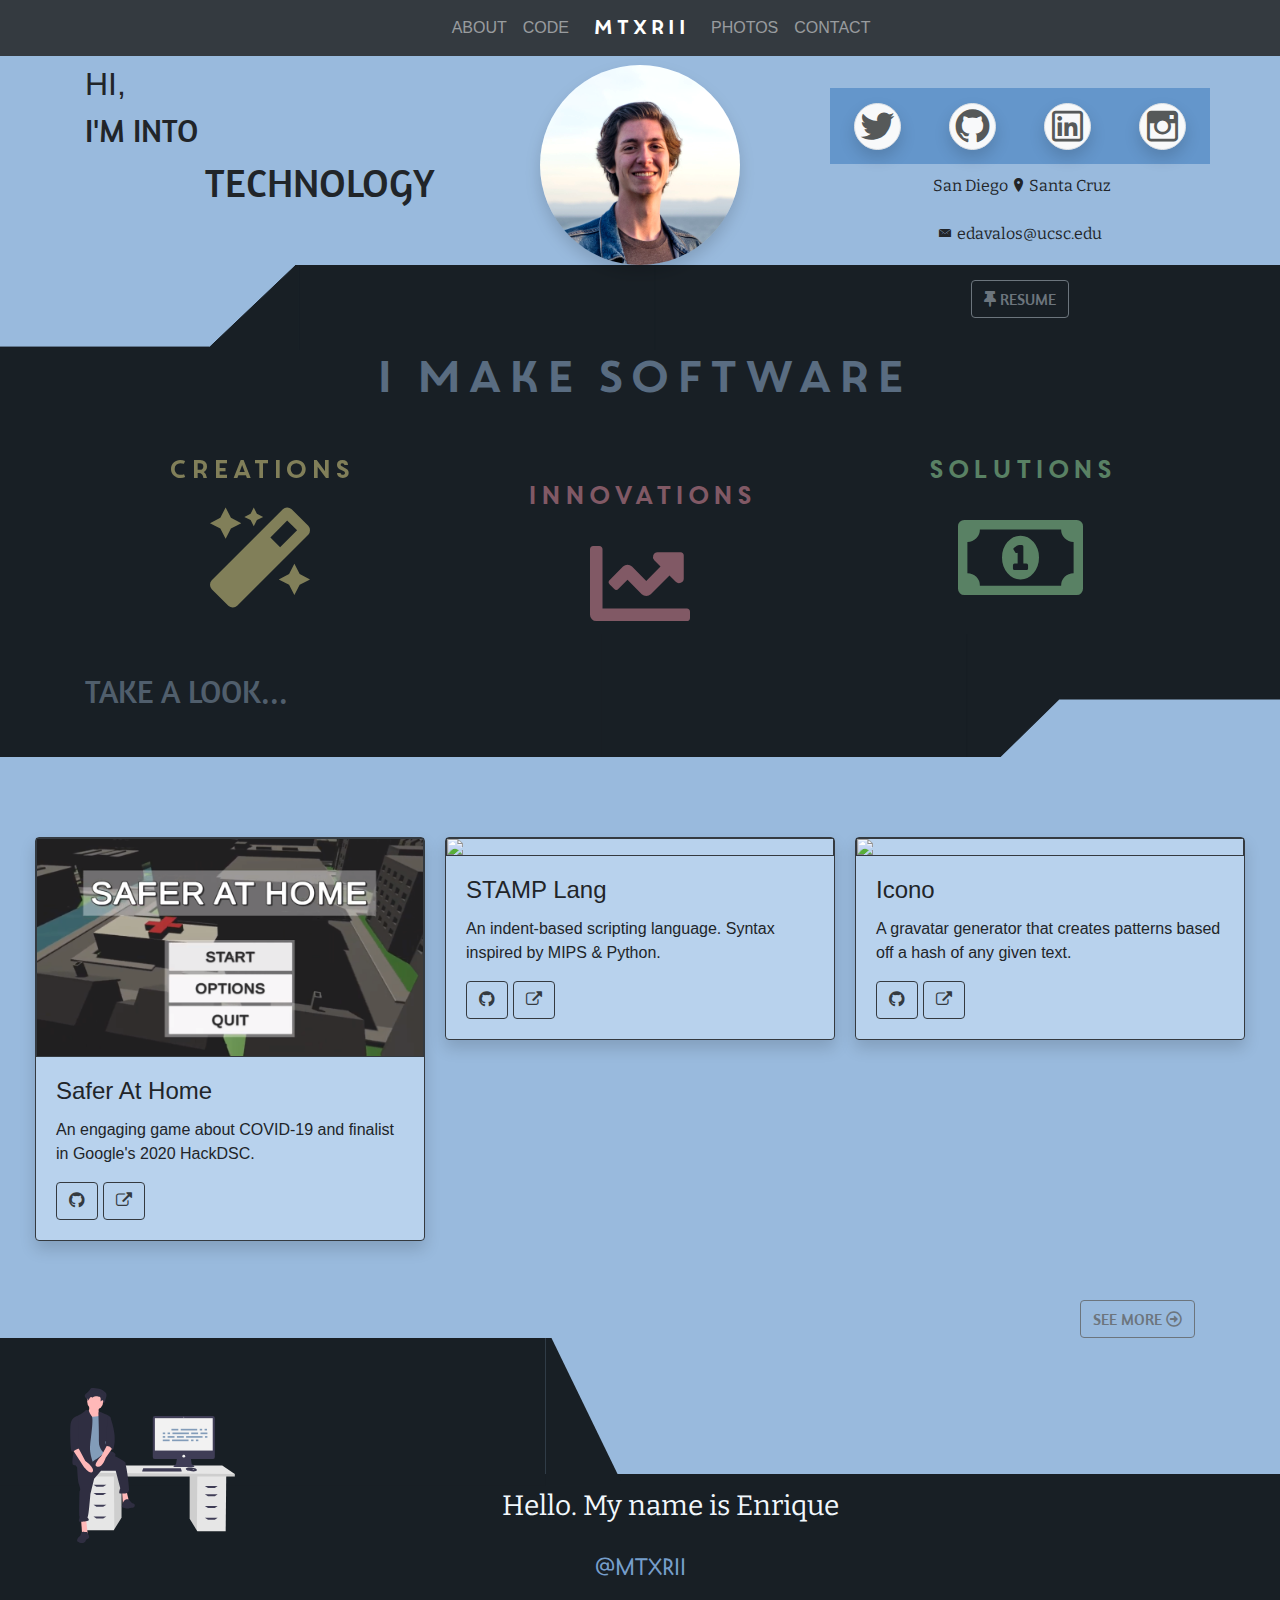
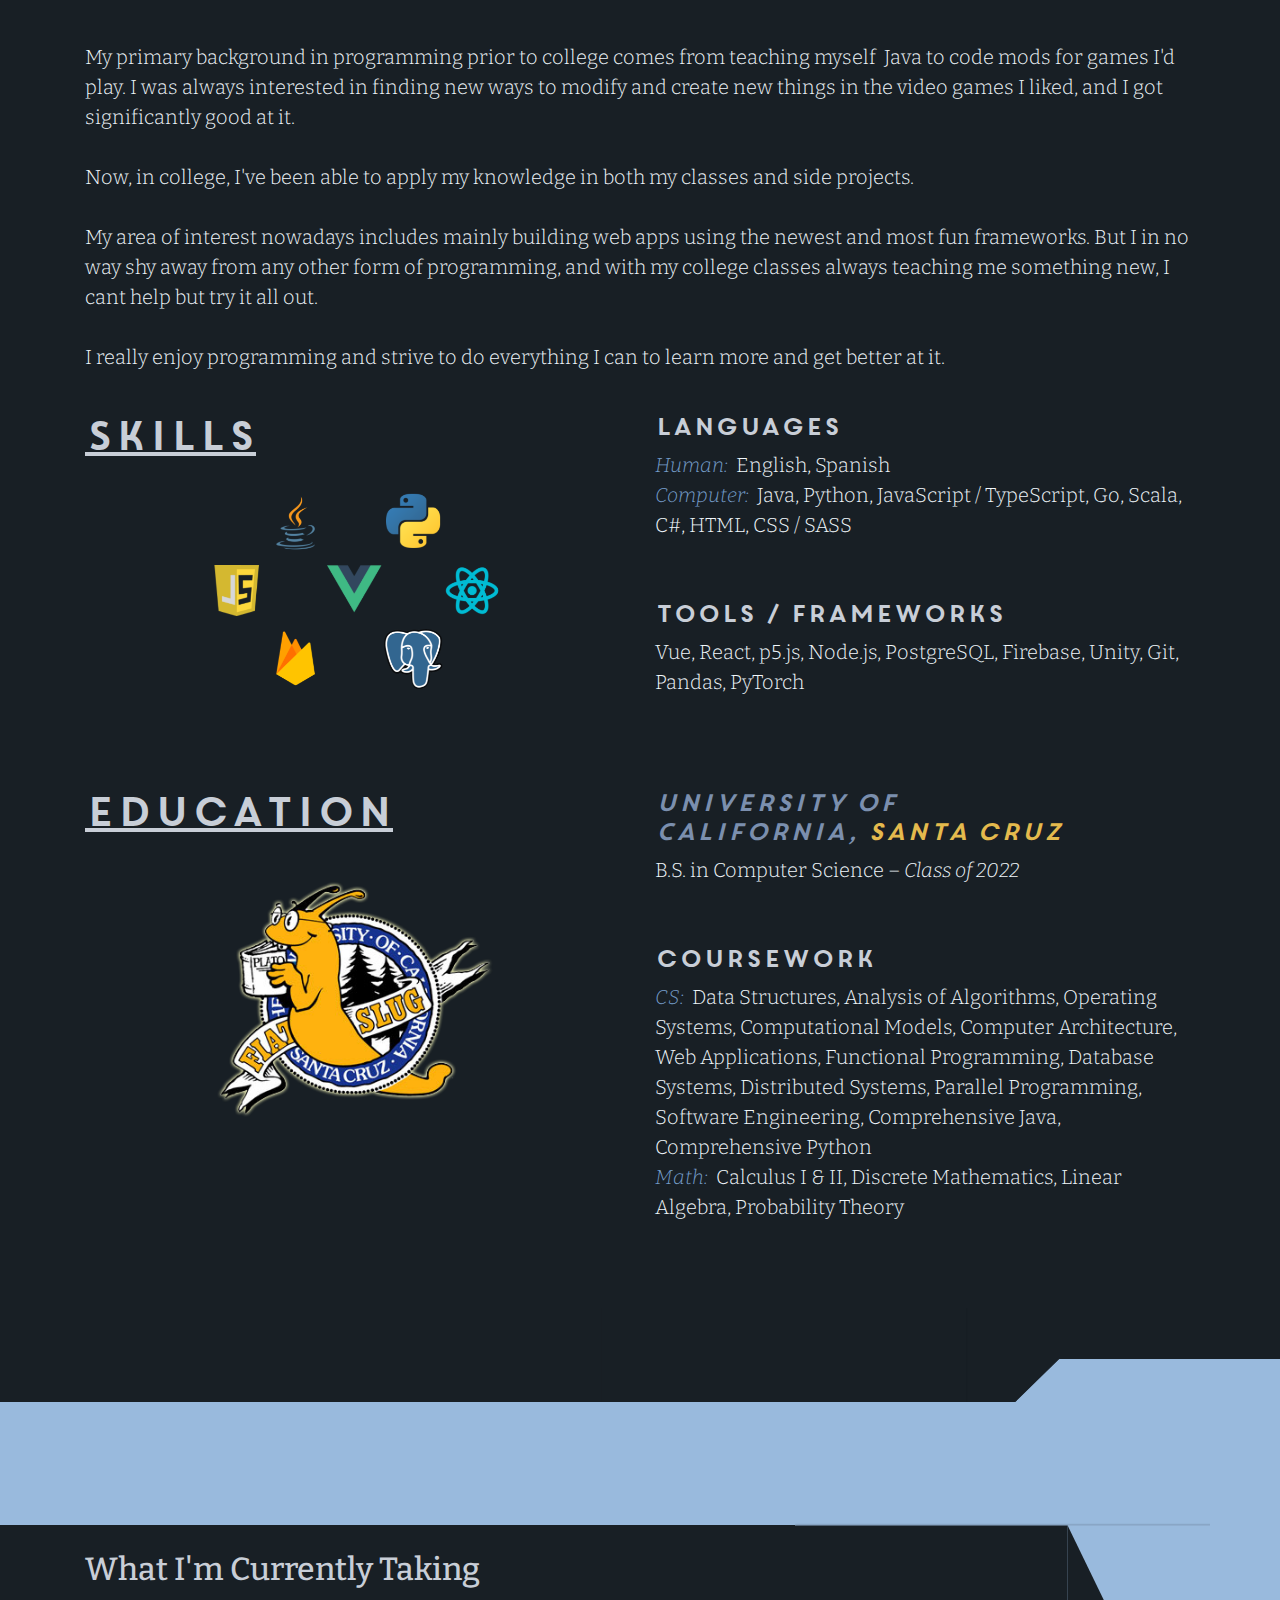
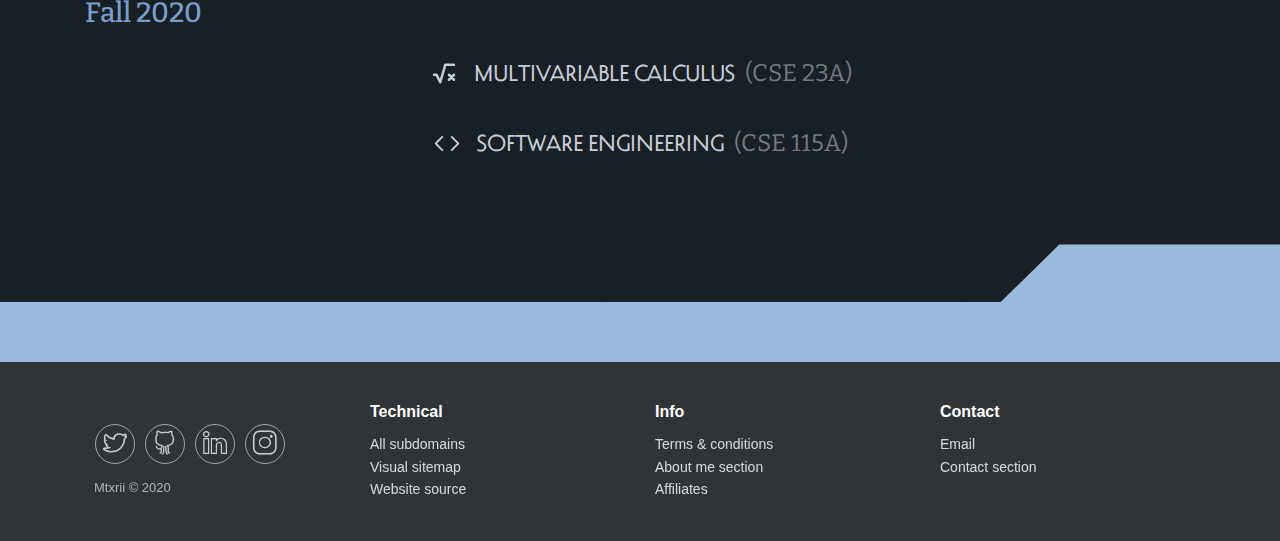
==== commit 109892d3: "Added relevant coursework" ====
--- a/index.html
+++ b/index.html
@@ -224,7 +224,7 @@
                     <h4 style="color: #7b8fae;font-family: 'Core Circus';"><em>university of California,&nbsp;</em><span style="color: rgb(228,186,77);"><em>santa cruz</em></span><br></h4>
                     <p class="lead" style="color: #f1f7fc;font-family: Bitter, serif;">B.S. in Computer Science&nbsp;– <em>Class of 2022</em><br></p>
                     <h4 style="color: #c8ced7;font-family: 'Core Circus';margin-top: 60px;">coursework</h4>
-                    <p class="lead" style="color: #f1f7fc;font-family: Bitter, serif;"><span style="color: #769ecb;"><em>CS:</em></span>&nbsp; Data Structures, Algorithms, Computer Systems, Web Applications, Functional Programming, Comprehensive Java, Comprehensive Python<br><span style="color: #769ecb;"><em>Math:</em></span>&nbsp; Calculus I &amp; II, Discrete Mathematics, Linear Algebra, Intro to Probability Theory</p>
+                    <p class="lead" style="color: #f1f7fc;font-family: Bitter, serif;"><span style="color: #769ecb;"><em>CS:</em></span>&nbsp; Data Structures, Analysis of Algorithms, Operating Systems, Computational Models, Computer Architecture, Web Applications, Functional Programming, Database Systems, Distributed Systems, Parallel Programming, Software Engineering, Comprehensive Java, Comprehensive Python<br><span style="color: #769ecb;"><em>Math:</em></span>&nbsp; Calculus I &amp; II, Discrete Mathematics, Linear Algebra, Probability Theory</p>
                 </div>
             </div>
         </div>
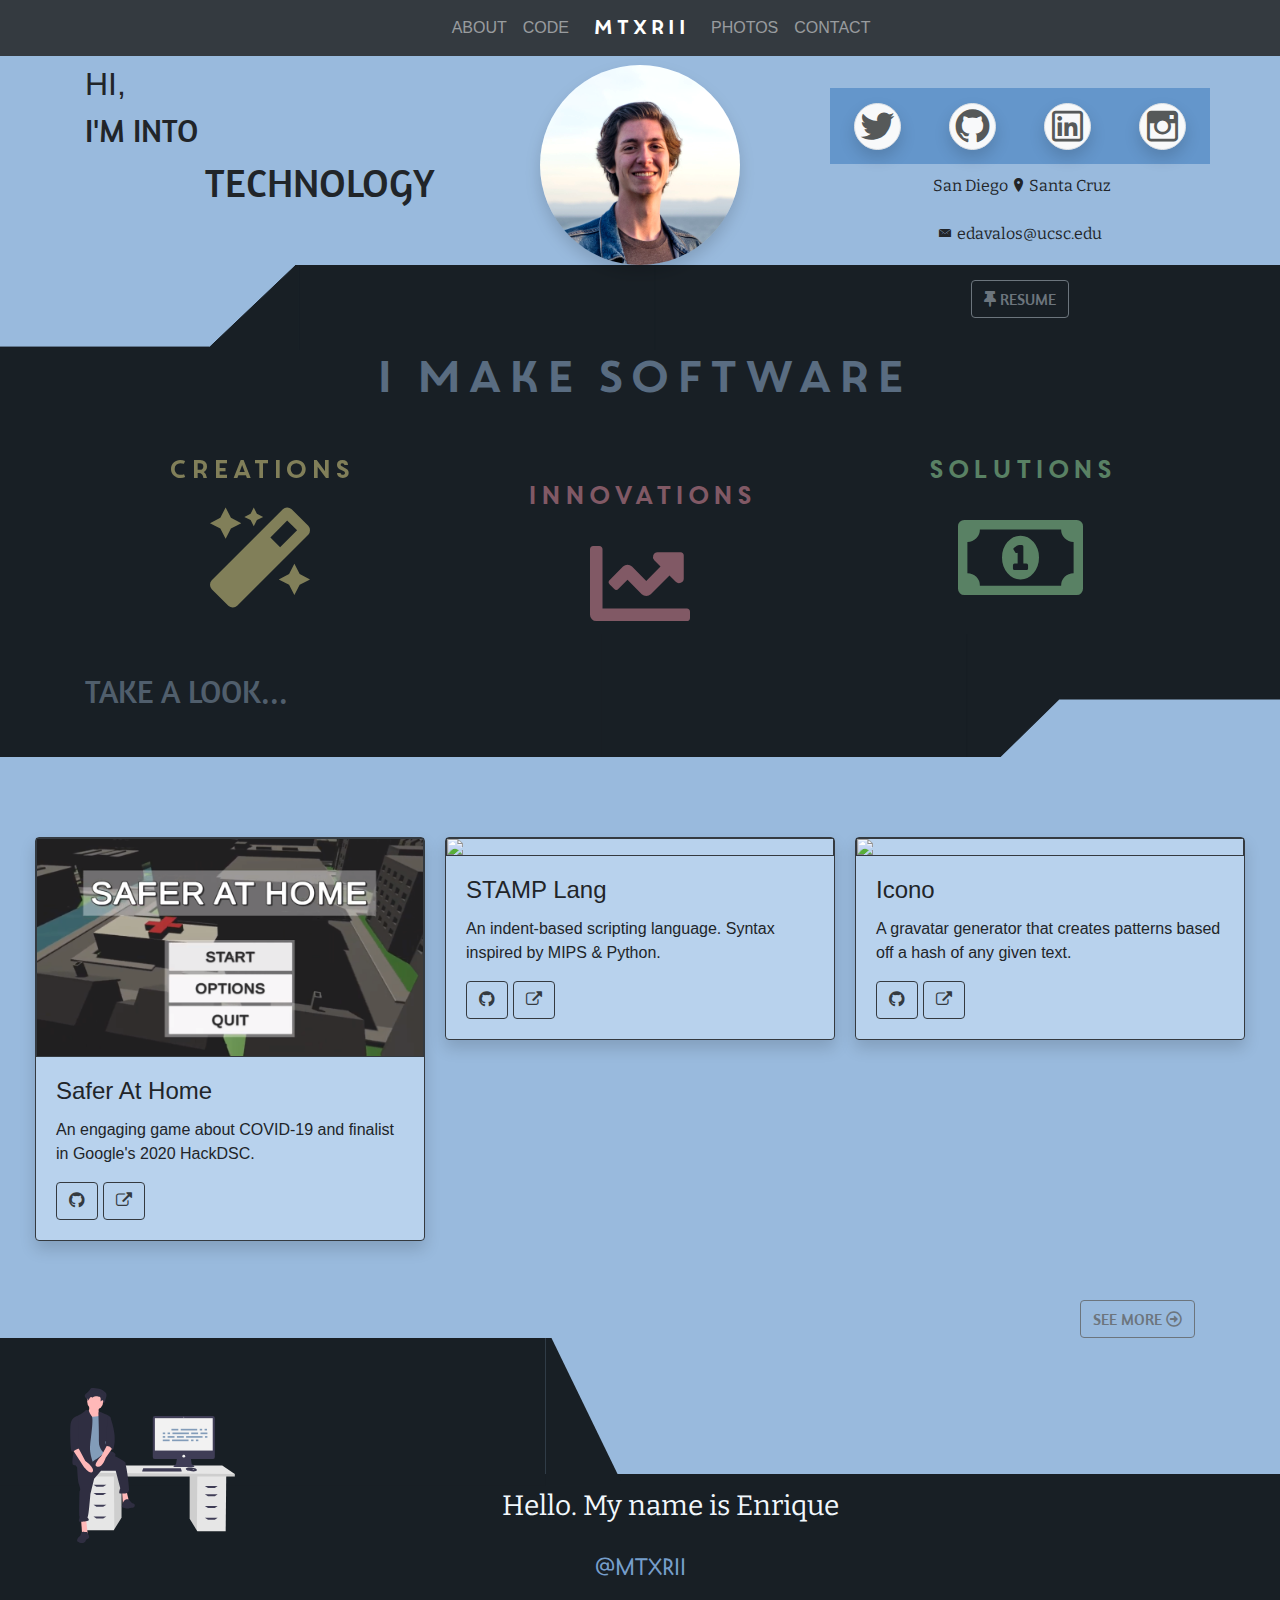
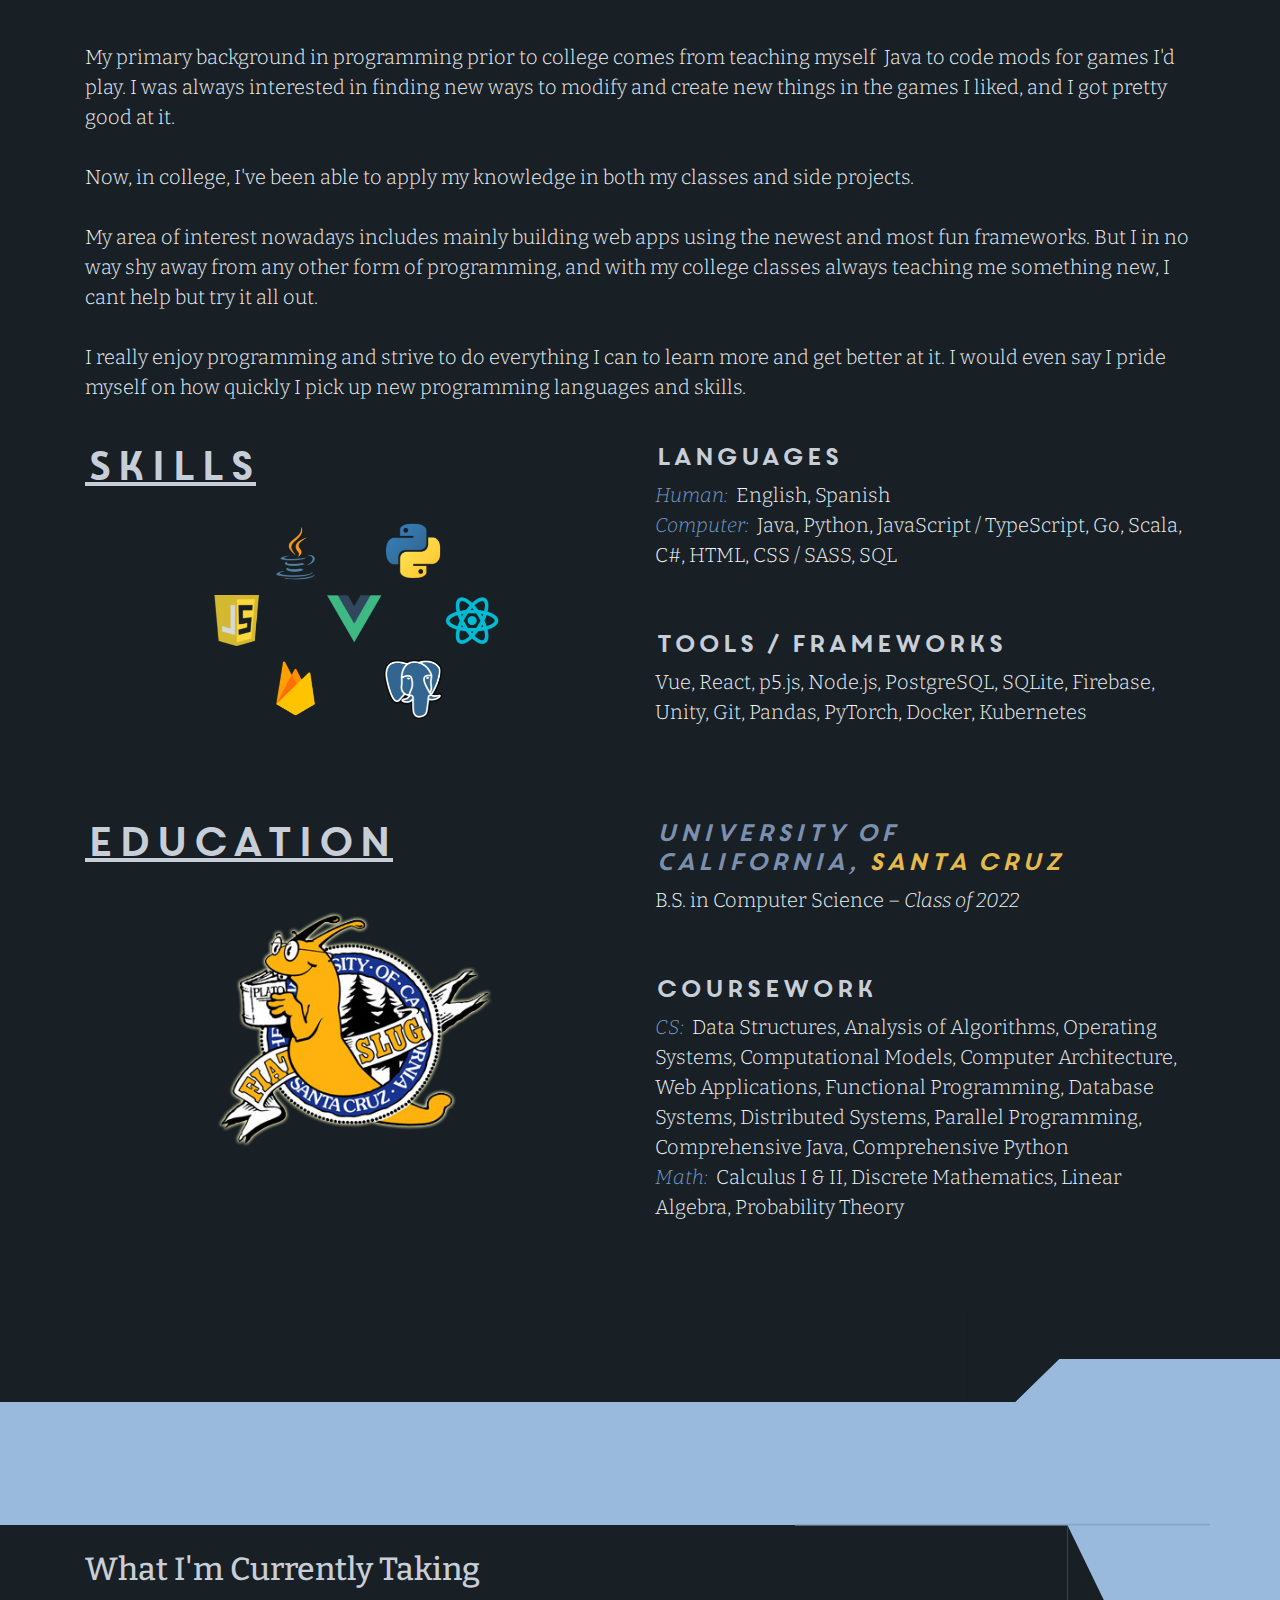
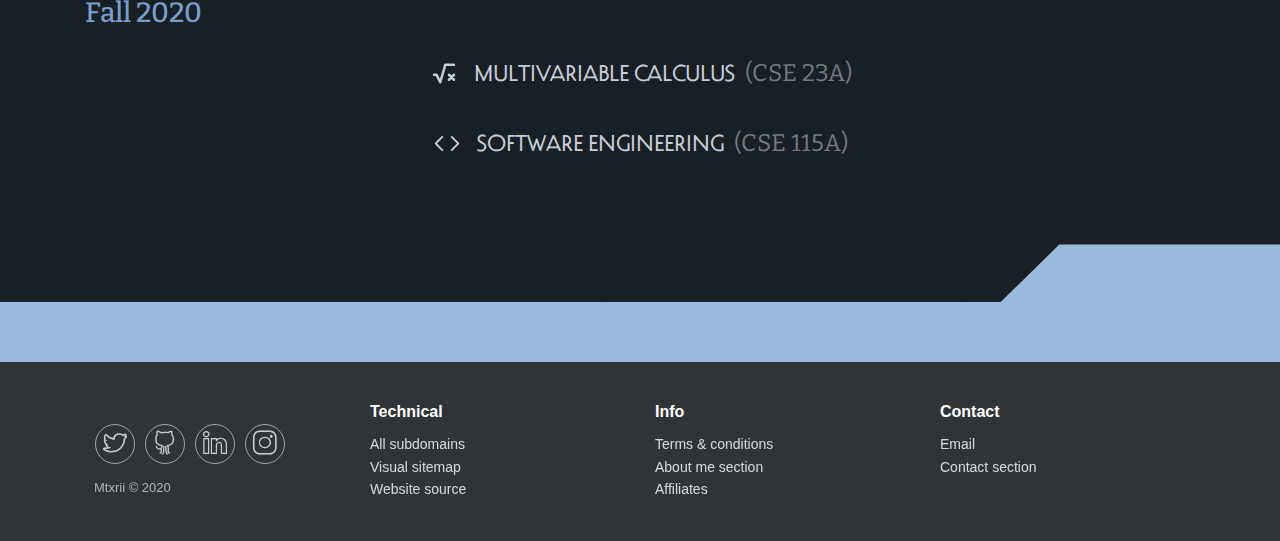
==== commit 72e039fe: "Updated bio" ====
--- a/index.html
+++ b/index.html
@@ -184,7 +184,7 @@
         <div class="container">
             <div class="row">
                 <div class="col-md-12" style="margin-bottom: 25px;">
-                    <p class="lead" style="color: #f1f7fc;font-family: Bitter, serif;">My primary background in programming prior to college comes from teaching myself&nbsp; Java to code mods for games I'd play. I was always interested in finding new ways to modify and create new things in the video games I liked, and I got significantly good at it.<br><br>Now, in college, I've been able to apply my knowledge in both my classes and side projects.<br><br>My area of interest nowadays includes mainly building web apps using the newest and most fun frameworks. But I in no way shy away from any other form of programming, and with my college classes always teaching me something new, I cant help but try it all out.<br><br>I really enjoy programming and strive to do everything I can to learn more and get better at it.&nbsp;<br></p>
+                    <p class="lead" style="color: #f1f7fc;font-family: Bitter, serif;">My primary background in programming prior to college comes from teaching myself&nbsp; Java to code mods for games I'd play. I was always interested in finding new ways to modify and create new things in the games I liked, and I got pretty good at it.<br><br>Now, in college, I've been able to apply my knowledge in both my classes and side projects.<br><br>My area of interest nowadays includes mainly building web apps using the newest and most fun frameworks. But I in no way shy away from any other form of programming, and with my college classes always teaching me something new, I cant help but try it all out.<br><br>I really enjoy programming and strive to do everything I can to learn more and get better at it. I would even say I pride myself on how quickly I pick up new programming languages and skills.&nbsp;<br></p>
                 </div>
             </div>
         </div>
@@ -201,9 +201,9 @@
                 </div>
                 <div class="col-md-6">
                     <h4 style="color: #c8ced7;font-family: 'Core Circus';">Languages</h4>
-                    <p class="lead" style="color: #f1f7fc;font-family: Bitter, serif;"><span style="color: #769ecb;"><em>Human:</em></span><em>&nbsp;&nbsp;</em>English, Spanish<br><span style="color: #769ecb;"><em>Computer:</em></span>&nbsp; Java, Python, JavaScript / TypeScript, Go, Scala, C#, HTML, CSS / SASS<br></p>
+                    <p class="lead" style="color: #f1f7fc;font-family: Bitter, serif;"><span style="color: #769ecb;"><em>Human:</em></span><em>&nbsp;&nbsp;</em>English, Spanish<br><span style="color: #769ecb;"><em>Computer:</em></span>&nbsp; Java, Python, JavaScript / TypeScript, Go, Scala, C#, HTML, CSS / SASS, SQL<br></p>
                     <h4 style="color: #c8ced7;font-family: 'Core Circus';margin-top: 60px;">Tools / frameworks</h4>
-                    <p class="lead" style="color: #f1f7fc;font-family: Bitter, serif;">Vue, React, p5.js, Node.js, PostgreSQL, Firebase, Unity, Git, Pandas, PyTorch<br></p>
+                    <p class="lead" style="color: #f1f7fc;font-family: Bitter, serif;">Vue, React, p5.js, Node.js, PostgreSQL, SQLite, Firebase, Unity, Git, Pandas, PyTorch, Docker, Kubernetes<br></p>
                 </div>
             </div>
         </div>
@@ -224,7 +224,7 @@
                     <h4 style="color: #7b8fae;font-family: 'Core Circus';"><em>university of California,&nbsp;</em><span style="color: rgb(228,186,77);"><em>santa cruz</em></span><br></h4>
                     <p class="lead" style="color: #f1f7fc;font-family: Bitter, serif;">B.S. in Computer Science&nbsp;– <em>Class of 2022</em><br></p>
                     <h4 style="color: #c8ced7;font-family: 'Core Circus';margin-top: 60px;">coursework</h4>
-                    <p class="lead" style="color: #f1f7fc;font-family: Bitter, serif;"><span style="color: #769ecb;"><em>CS:</em></span>&nbsp; Data Structures, Analysis of Algorithms, Operating Systems, Computational Models, Computer Architecture, Web Applications, Functional Programming, Database Systems, Distributed Systems, Parallel Programming, Software Engineering, Comprehensive Java, Comprehensive Python<br><span style="color: #769ecb;"><em>Math:</em></span>&nbsp; Calculus I &amp; II, Discrete Mathematics, Linear Algebra, Probability Theory</p>
+                    <p class="lead" style="color: #f1f7fc;font-family: Bitter, serif;"><span style="color: #769ecb;"><em>CS:</em></span>&nbsp; Data Structures, Analysis of Algorithms, Operating Systems, Computational Models, Computer Architecture, Web Applications, Functional Programming, Database Systems, Distributed Systems, Parallel Programming, Comprehensive Java, Comprehensive Python<br><span style="color: #769ecb;"><em>Math:</em></span>&nbsp; Calculus I &amp; II, Discrete Mathematics, Linear Algebra, Probability Theory</p>
                 </div>
             </div>
         </div>
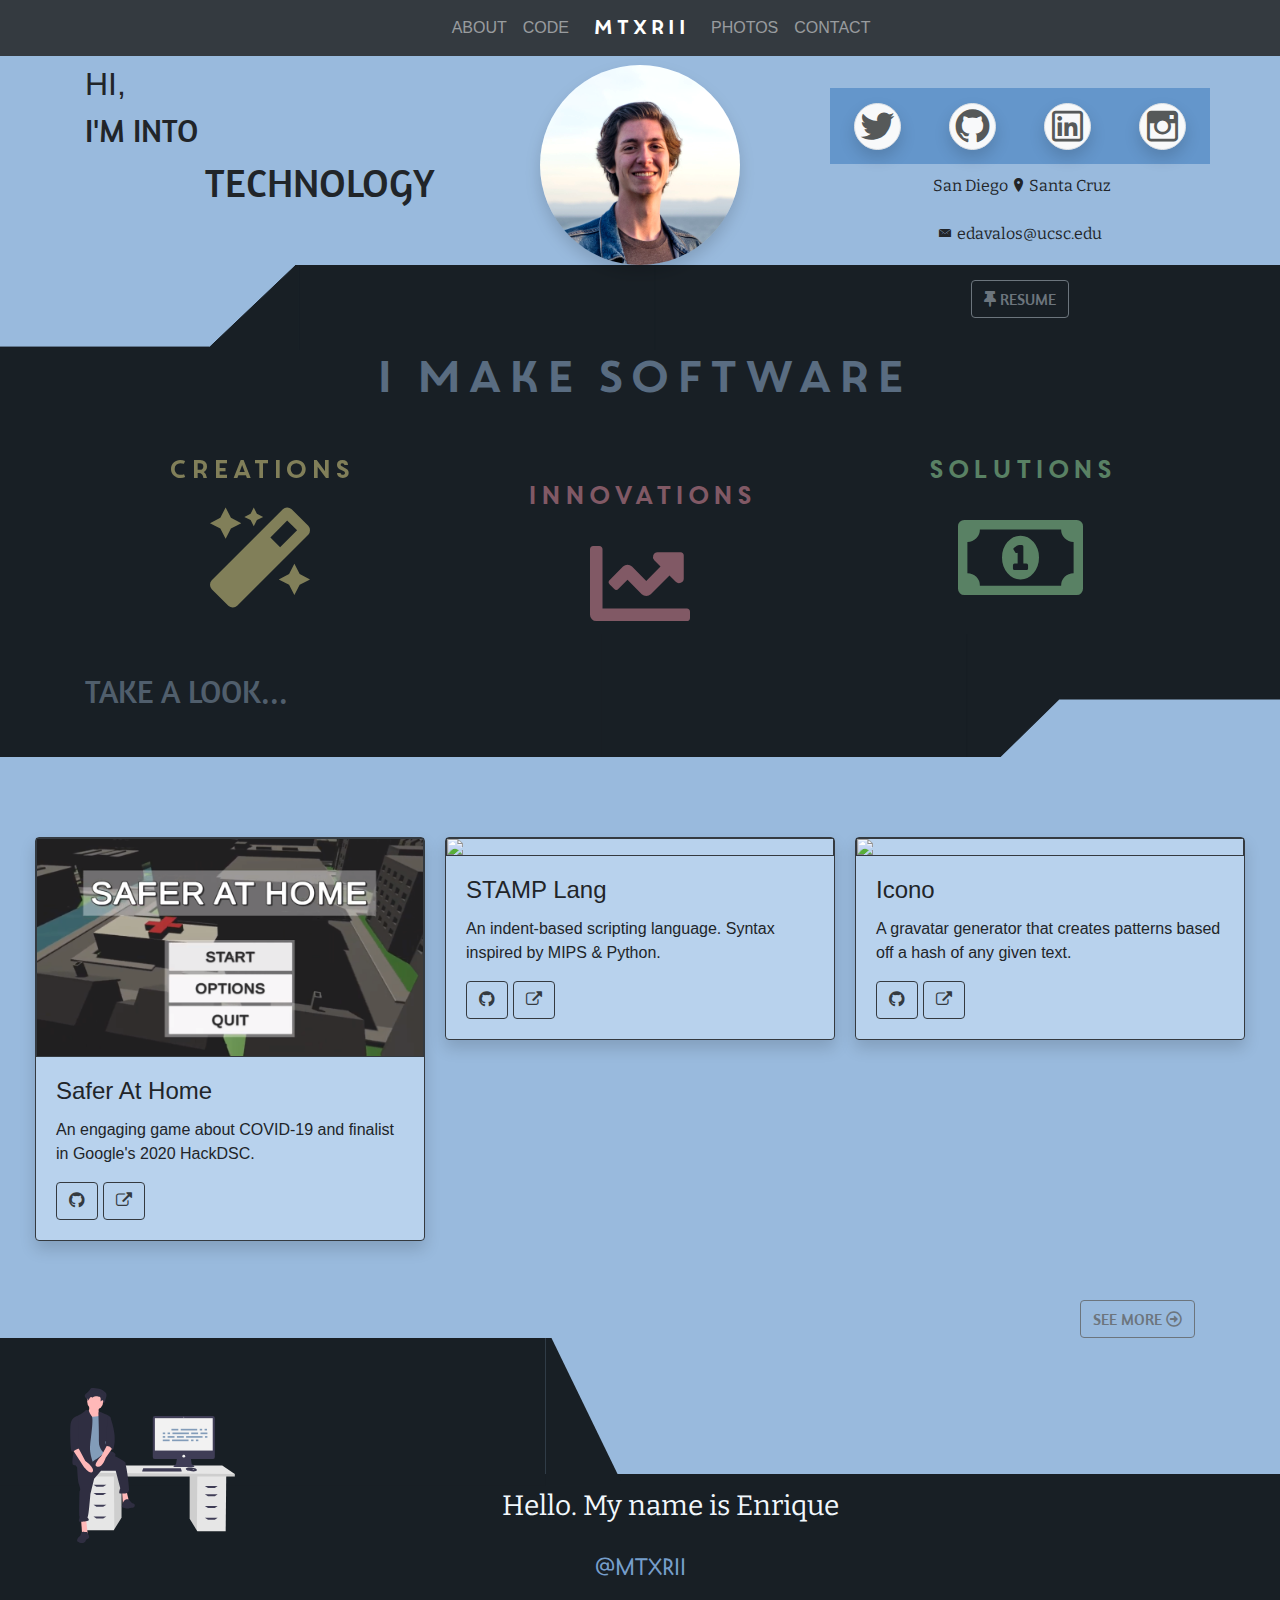
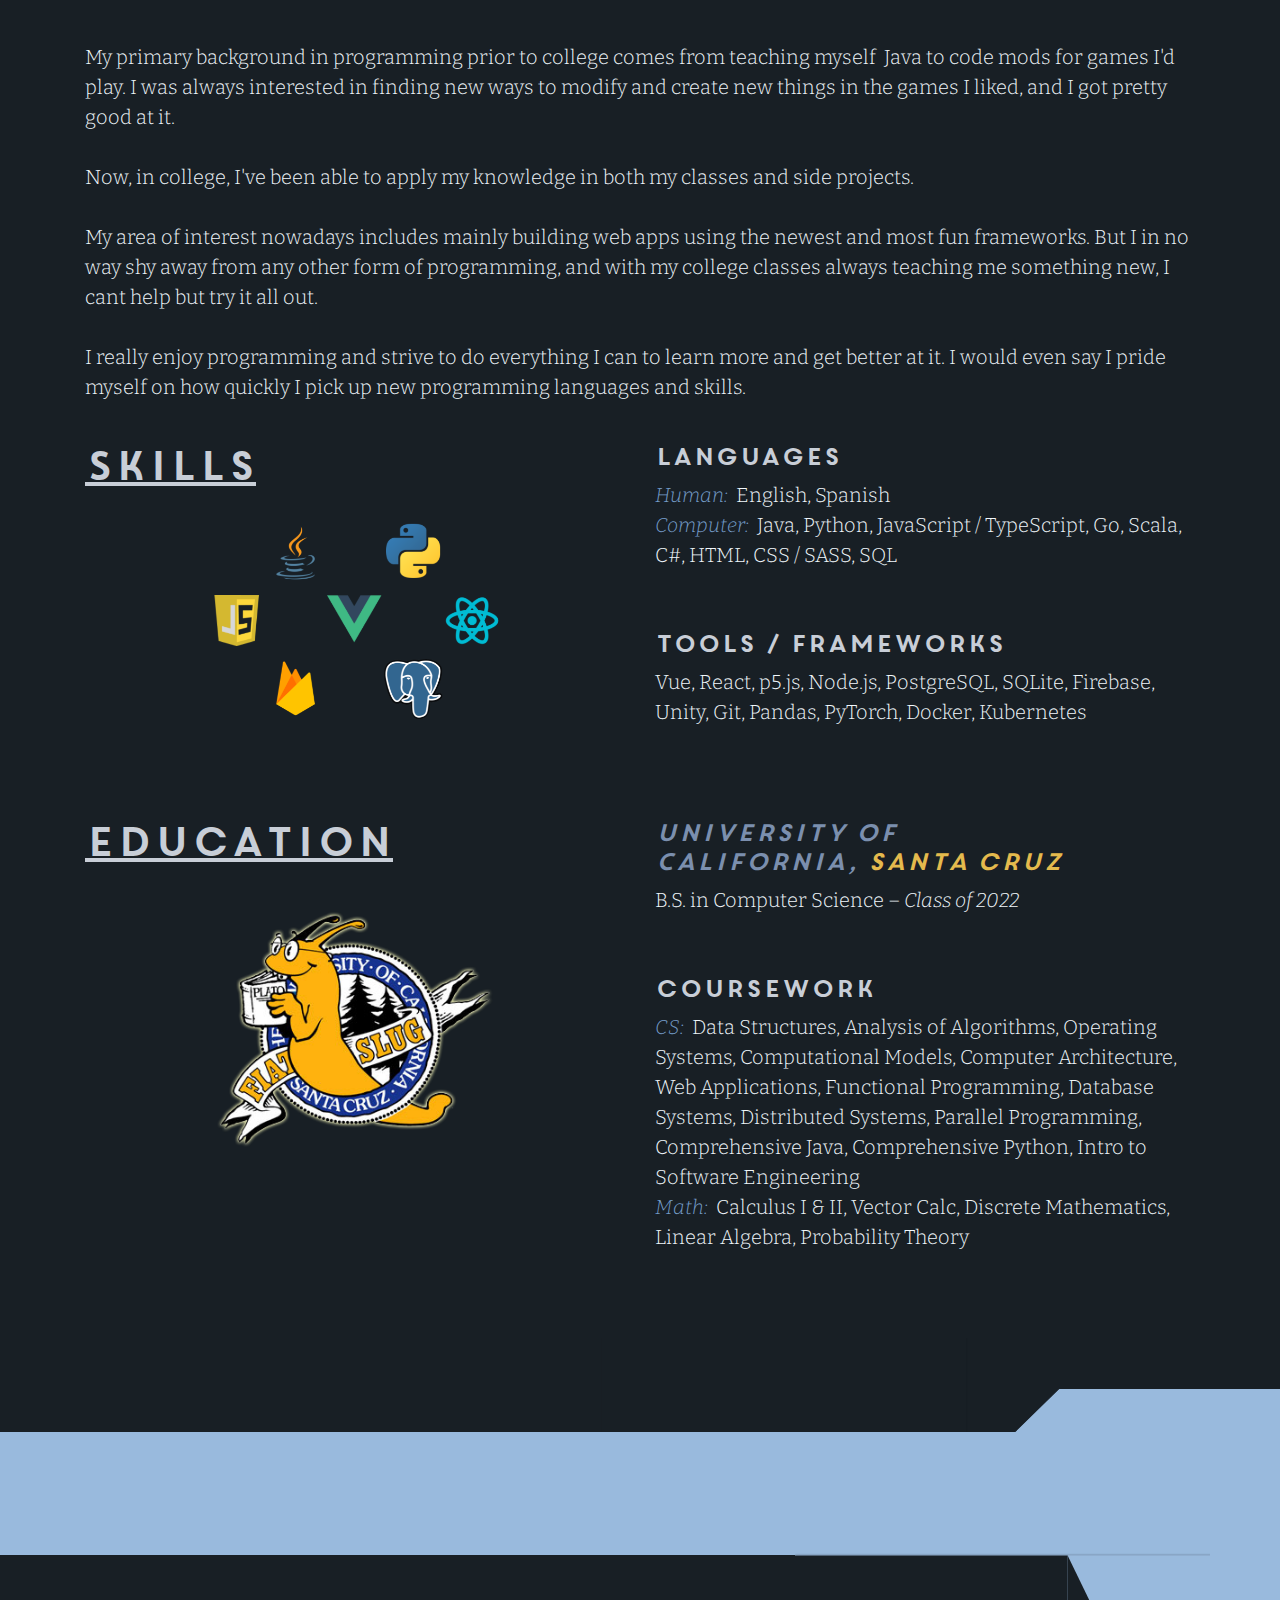
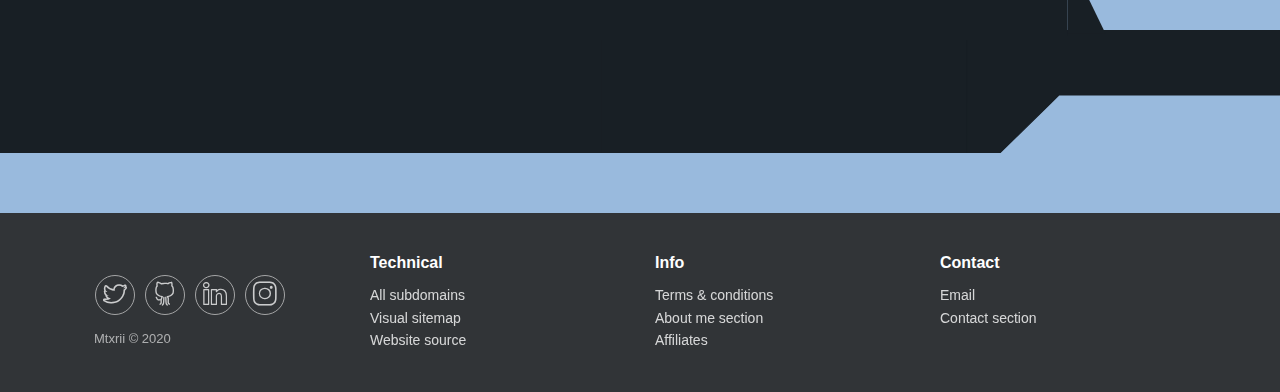
==== commit 2da06fda: "Update index.html" ====
--- a/index.html
+++ b/index.html
@@ -224,7 +224,7 @@
                     <h4 style="color: #7b8fae;font-family: 'Core Circus';"><em>university of California,&nbsp;</em><span style="color: rgb(228,186,77);"><em>santa cruz</em></span><br></h4>
                     <p class="lead" style="color: #f1f7fc;font-family: Bitter, serif;">B.S. in Computer Science&nbsp;– <em>Class of 2022</em><br></p>
                     <h4 style="color: #c8ced7;font-family: 'Core Circus';margin-top: 60px;">coursework</h4>
-                    <p class="lead" style="color: #f1f7fc;font-family: Bitter, serif;"><span style="color: #769ecb;"><em>CS:</em></span>&nbsp; Data Structures, Analysis of Algorithms, Operating Systems, Computational Models, Computer Architecture, Web Applications, Functional Programming, Database Systems, Distributed Systems, Parallel Programming, Comprehensive Java, Comprehensive Python<br><span style="color: #769ecb;"><em>Math:</em></span>&nbsp; Calculus I &amp; II, Discrete Mathematics, Linear Algebra, Probability Theory</p>
+                    <p class="lead" style="color: #f1f7fc;font-family: Bitter, serif;"><span style="color: #769ecb;"><em>CS:</em></span>&nbsp; Data Structures, Analysis of Algorithms, Operating Systems, Computational Models, Computer Architecture, Web Applications, Functional Programming, Database Systems, Distributed Systems, Parallel Programming, Comprehensive Java, Comprehensive Python, Intro to Software Engineering<br><span style="color: #769ecb;"><em>Math:</em></span>&nbsp; Calculus I &amp; II, Vector Calc, Discrete Mathematics, Linear Algebra, Probability Theory</p>
                 </div>
             </div>
         </div>
@@ -259,31 +259,6 @@
             </div>
         </div>
     </div><!-- End: Top margin -->
-    <!-- Start: Current classes -->
-    <div style="background: #181f25;">
-        <div class="container">
-            <div class="row">
-                <div class="col-md-12" style="margin-top: -50px;">
-                    <h2 style="color: #c8ced7;font-family: Bitter, serif;">What I'm Currently Taking</h2>
-                    <h3 style="color: #769ecb;font-family: Bitter, serif;">Fall 2020</h3>
-                </div>
-            </div>
-            <div class="row">
-                <div class="col-md-12">
-                    <ul class="list-group">
-                        <li class="list-group-item d-flex justify-content-center align-items-center" style="background: rgb(24,31,37);"><svg xmlns="http://www.w3.org/2000/svg" width="1em" height="1em" viewBox="0 0 24 24" stroke-width="2" stroke="currentColor" fill="none" stroke-linecap="round" stroke-linejoin="round" class="icon icon-tabler icon-tabler-math" style="font-size: 45px;color: #c8ced7;padding-right: 15px;">
-                                <path stroke="none" d="M0 0h24v24H0z" fill="none"></path>
-                                <path d="M16 13l4 4m0 -4l-4 4"></path>
-                                <path d="M20 5h-7l-4 14l-3 -6h-2"></path>
-                            </svg><span style="font-size: 24px;font-family: 'Decovar Regular24';color: #c8ced7;">Multivariable Calculus<span style="font-size: 24px;font-family: Bitter, serif;color: #757980;">&nbsp; (CSE 23A)</span></span></li>
-                        <li class="list-group-item d-flex justify-content-center align-items-center" style="background: rgb(24,31,37);"><svg xmlns="http://www.w3.org/2000/svg" width="1em" height="1em" viewBox="0 0 16 16" fill="currentColor" class="bi bi-code" style="font-size: 45px;color: #c8ced7;padding-right: 15px;">
-                                <path fill-rule="evenodd" d="M5.854 4.146a.5.5 0 0 1 0 .708L2.707 8l3.147 3.146a.5.5 0 0 1-.708.708l-3.5-3.5a.5.5 0 0 1 0-.708l3.5-3.5a.5.5 0 0 1 .708 0zm4.292 0a.5.5 0 0 0 0 .708L13.293 8l-3.147 3.146a.5.5 0 0 0 .708.708l3.5-3.5a.5.5 0 0 0 0-.708l-3.5-3.5a.5.5 0 0 0-.708 0z"></path>
-                            </svg><span style="font-size: 24px;font-family: 'Decovar Regular24';color: #c8ced7;">Software engineering<span style="font-size: 24px;font-family: Bitter, serif;color: #757980;">&nbsp; (CSE 115A)</span></span></li>
-                    </ul>
-                </div>
-            </div>
-        </div>
-    </div><!-- End: Current classes -->
     <!-- Start: Bottom margin -->
     <div style="background-image: url(&quot;assets/img/Borders/bottom-right.svg&quot;);background-repeat: no-repeat;background-size: auto;background-position: right;background-color: #181f25;">
         <div class="container">
@@ -345,4 +320,4 @@
     <script src="assets/js/script.min.js"></script>
 </body>
 
-</html>+</html>
